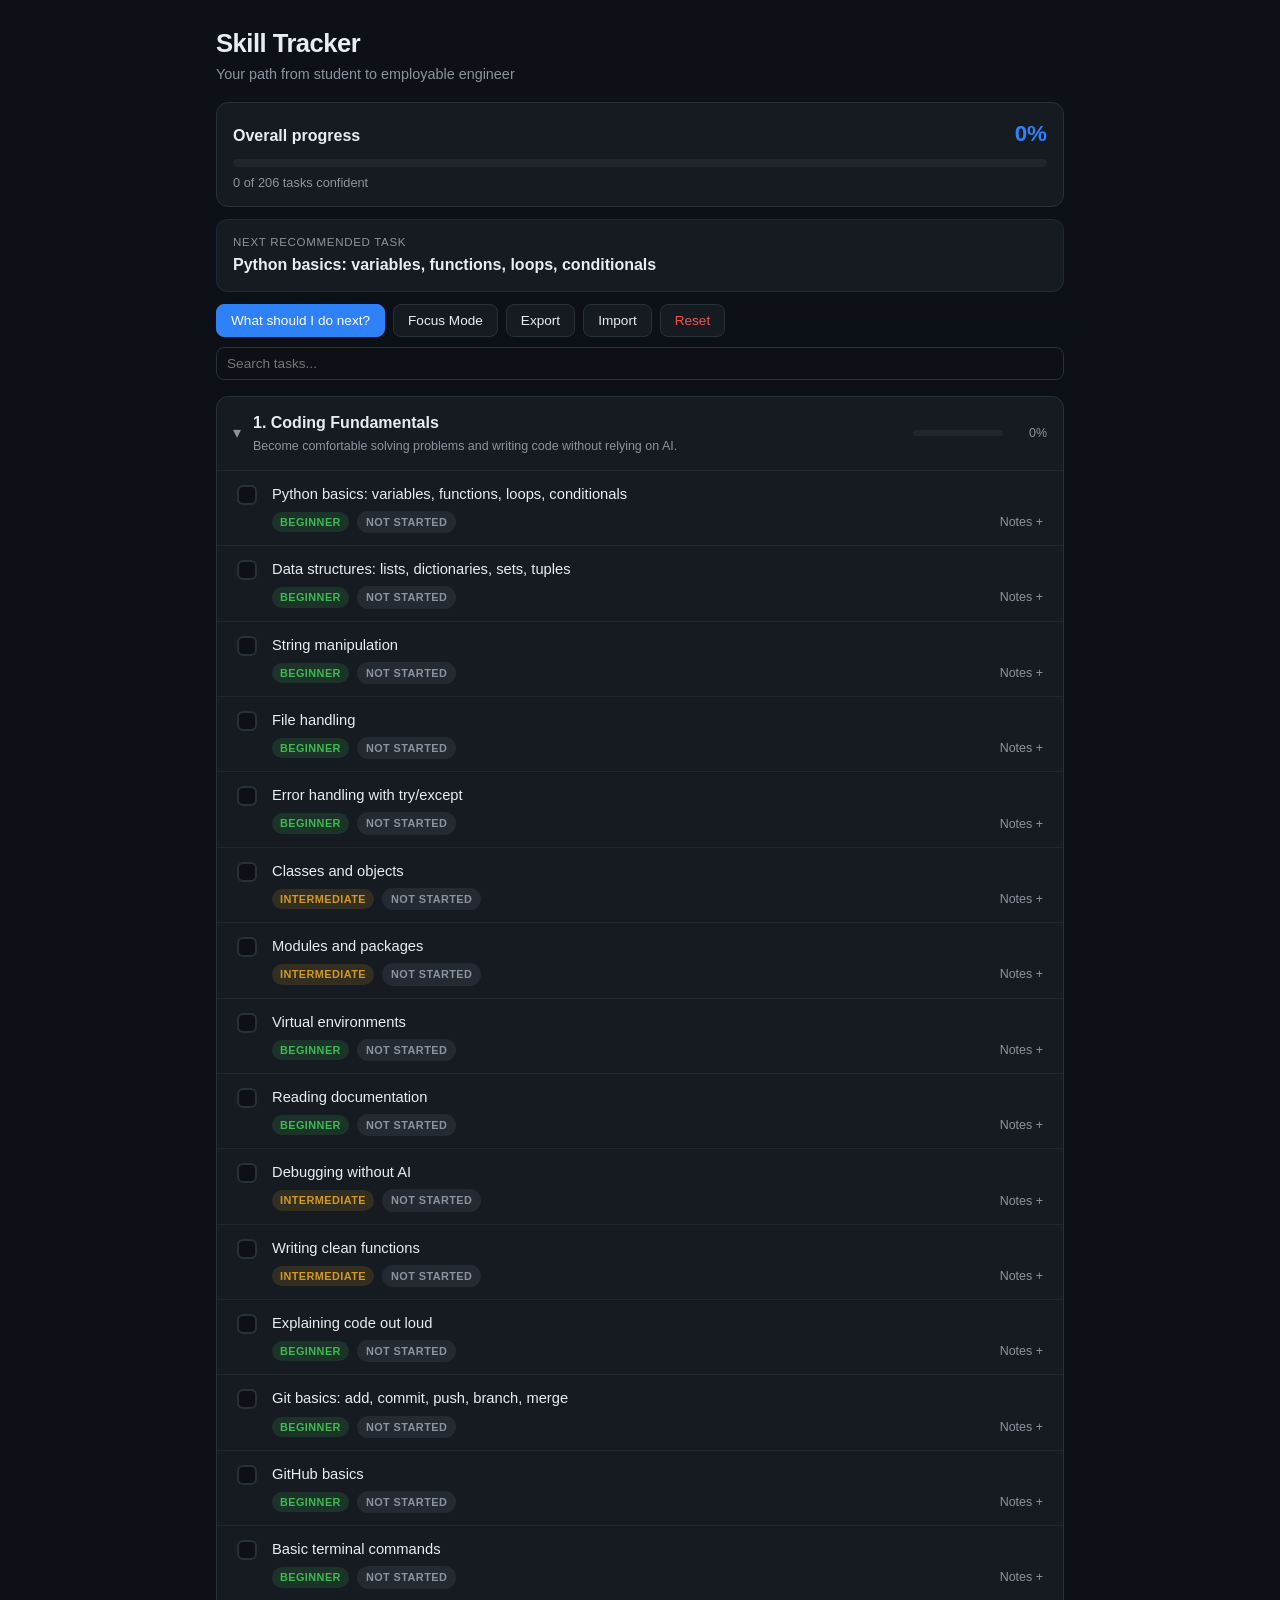
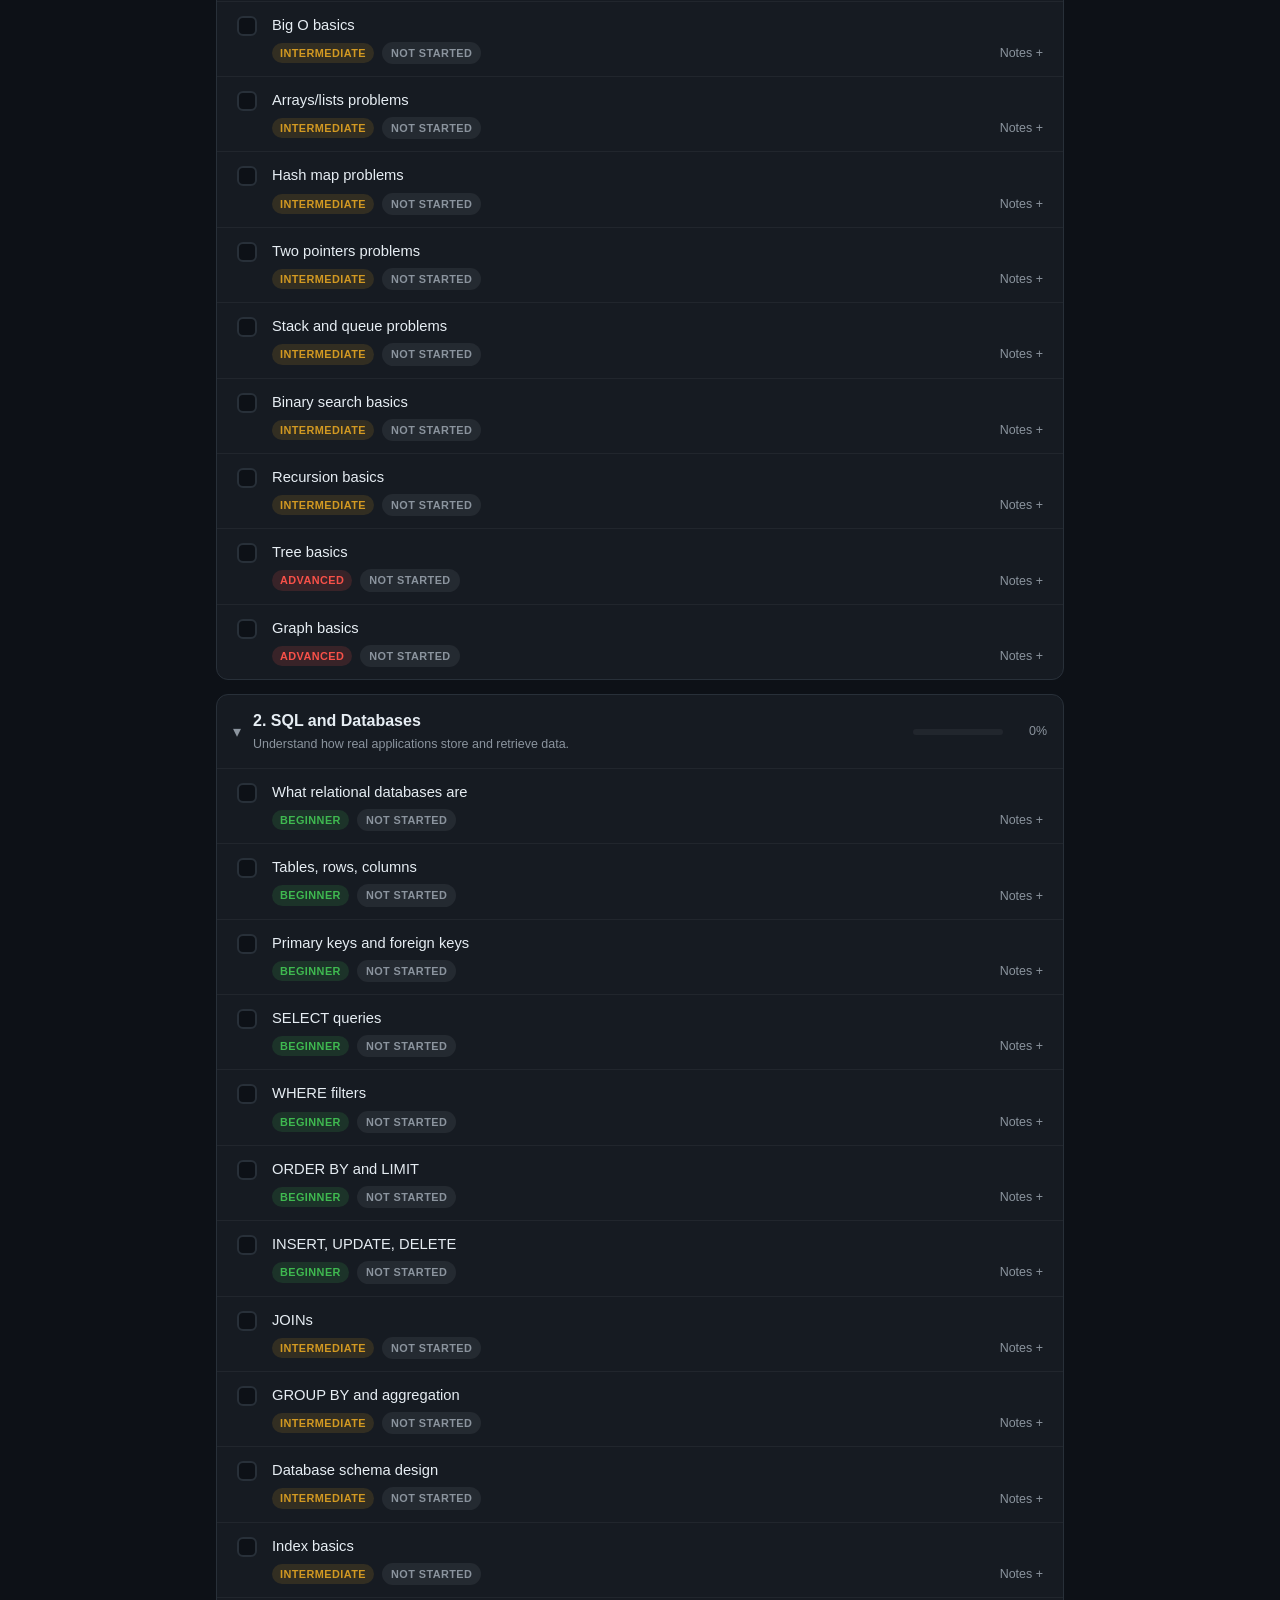
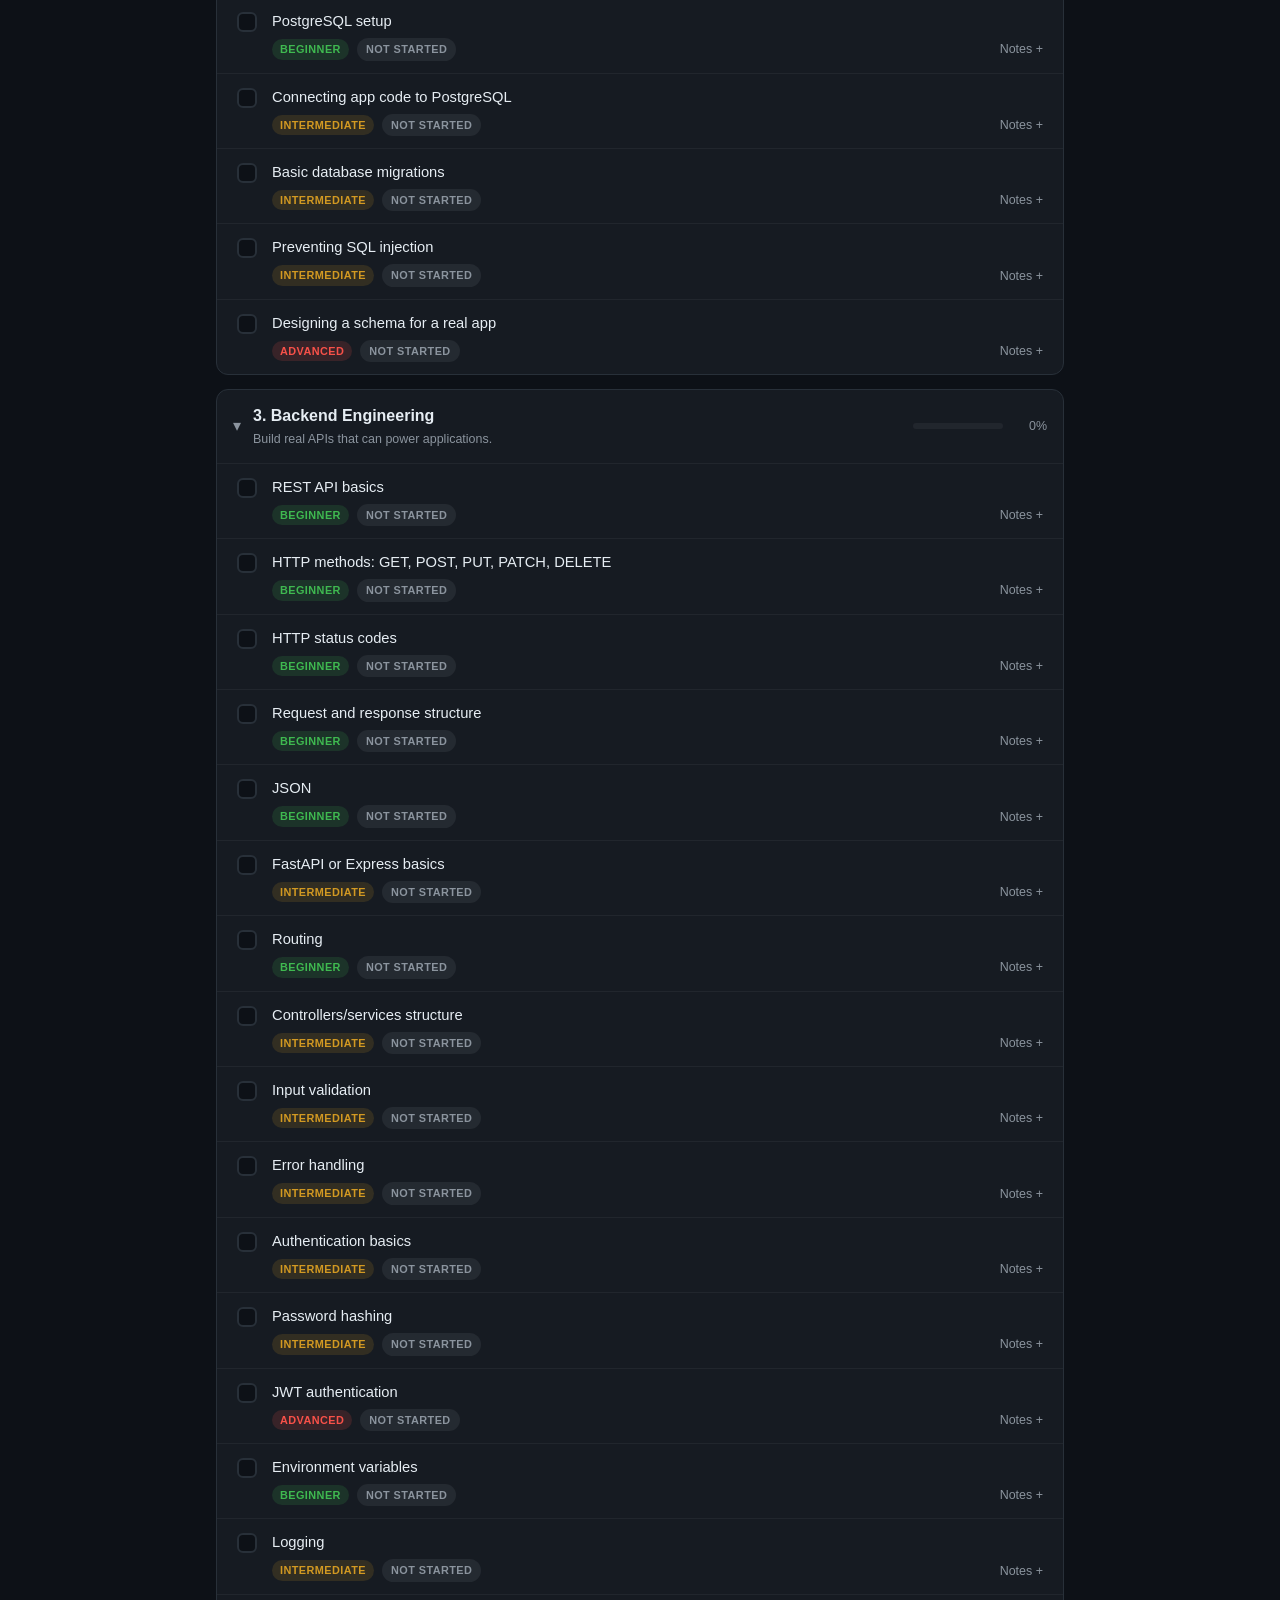
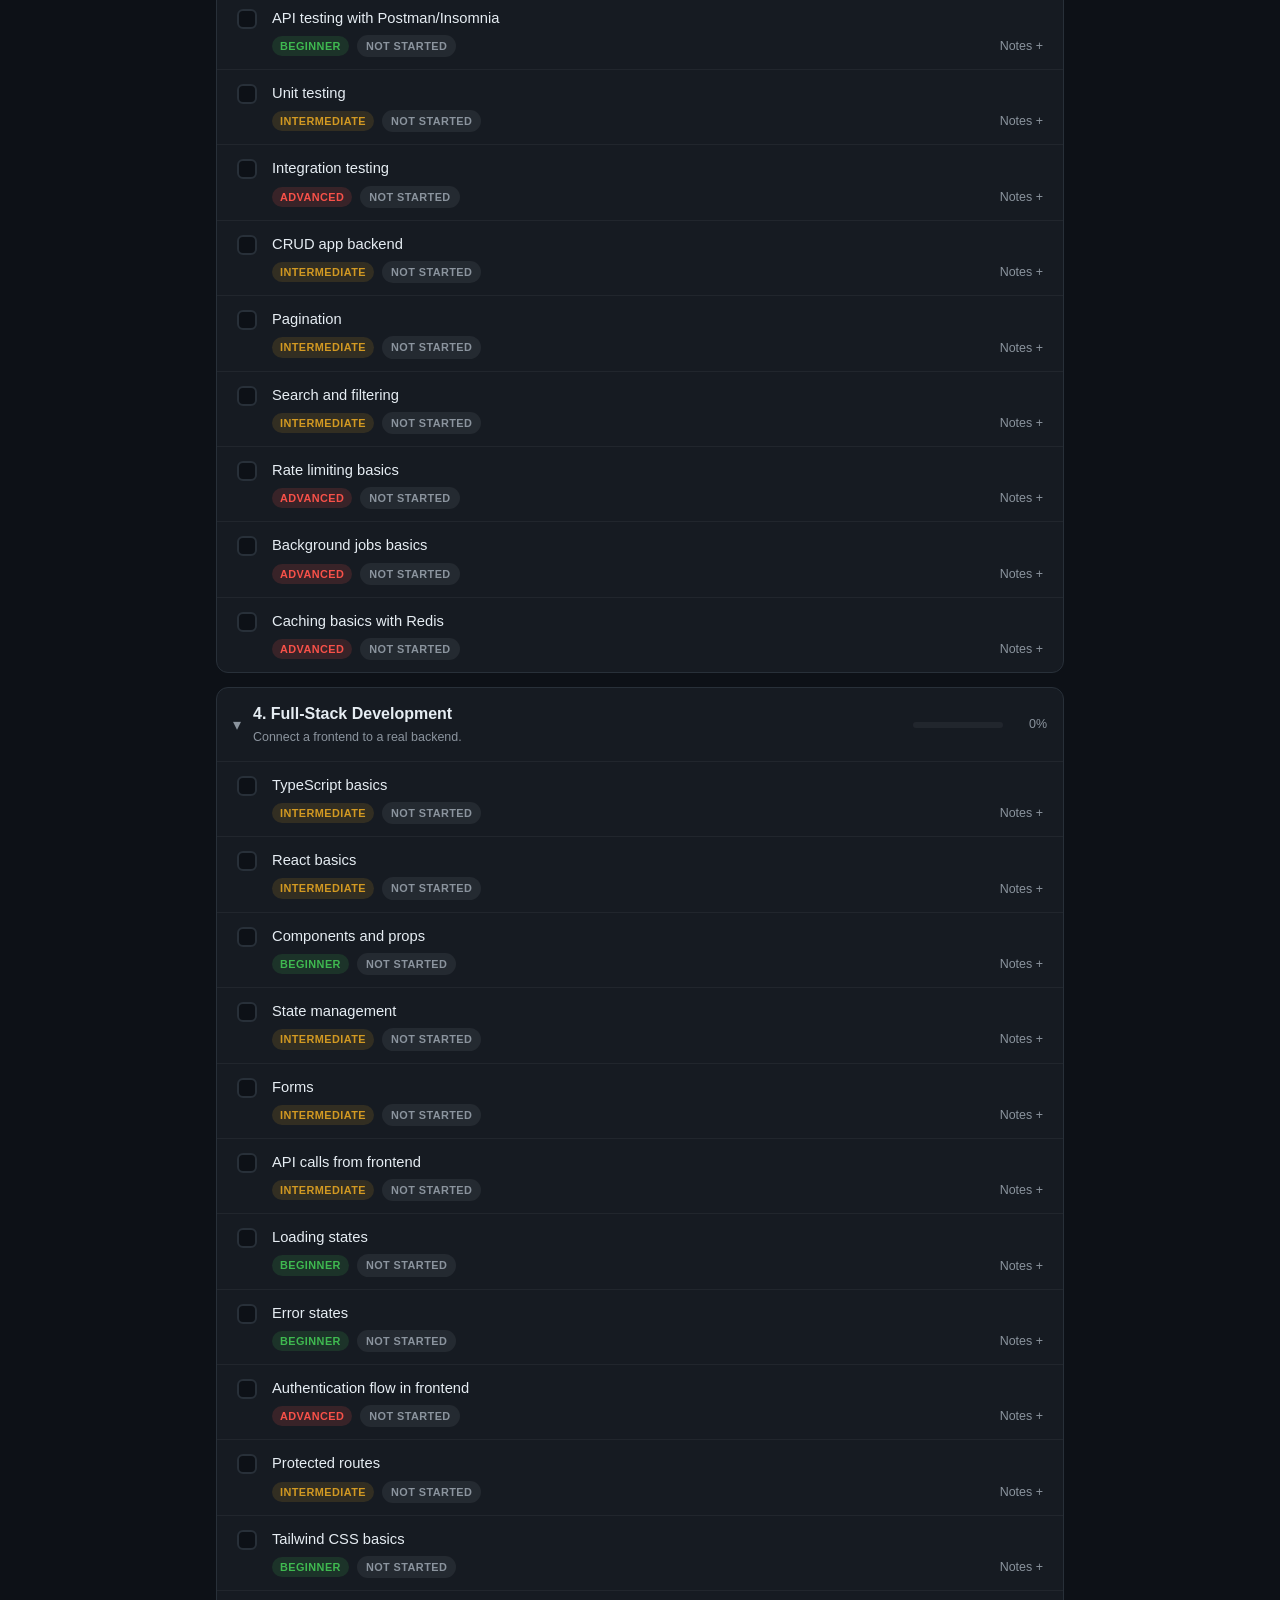
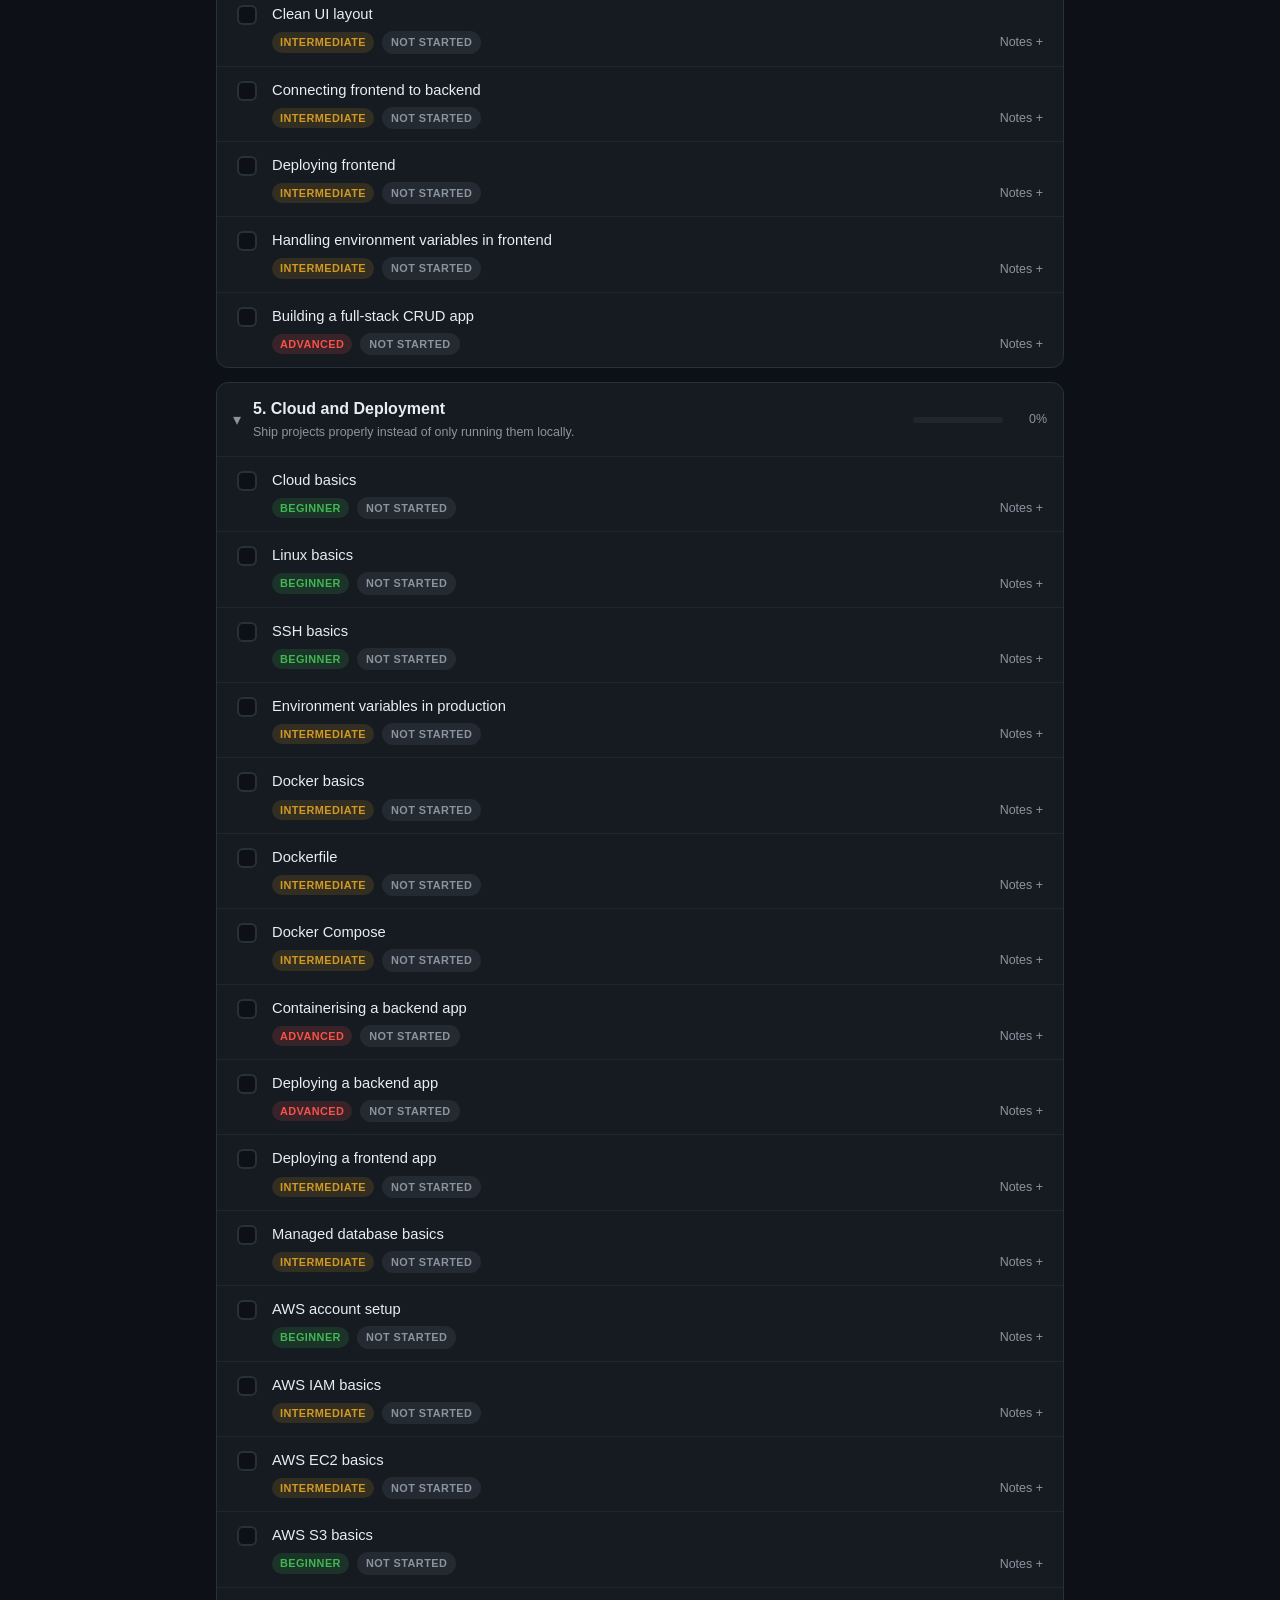
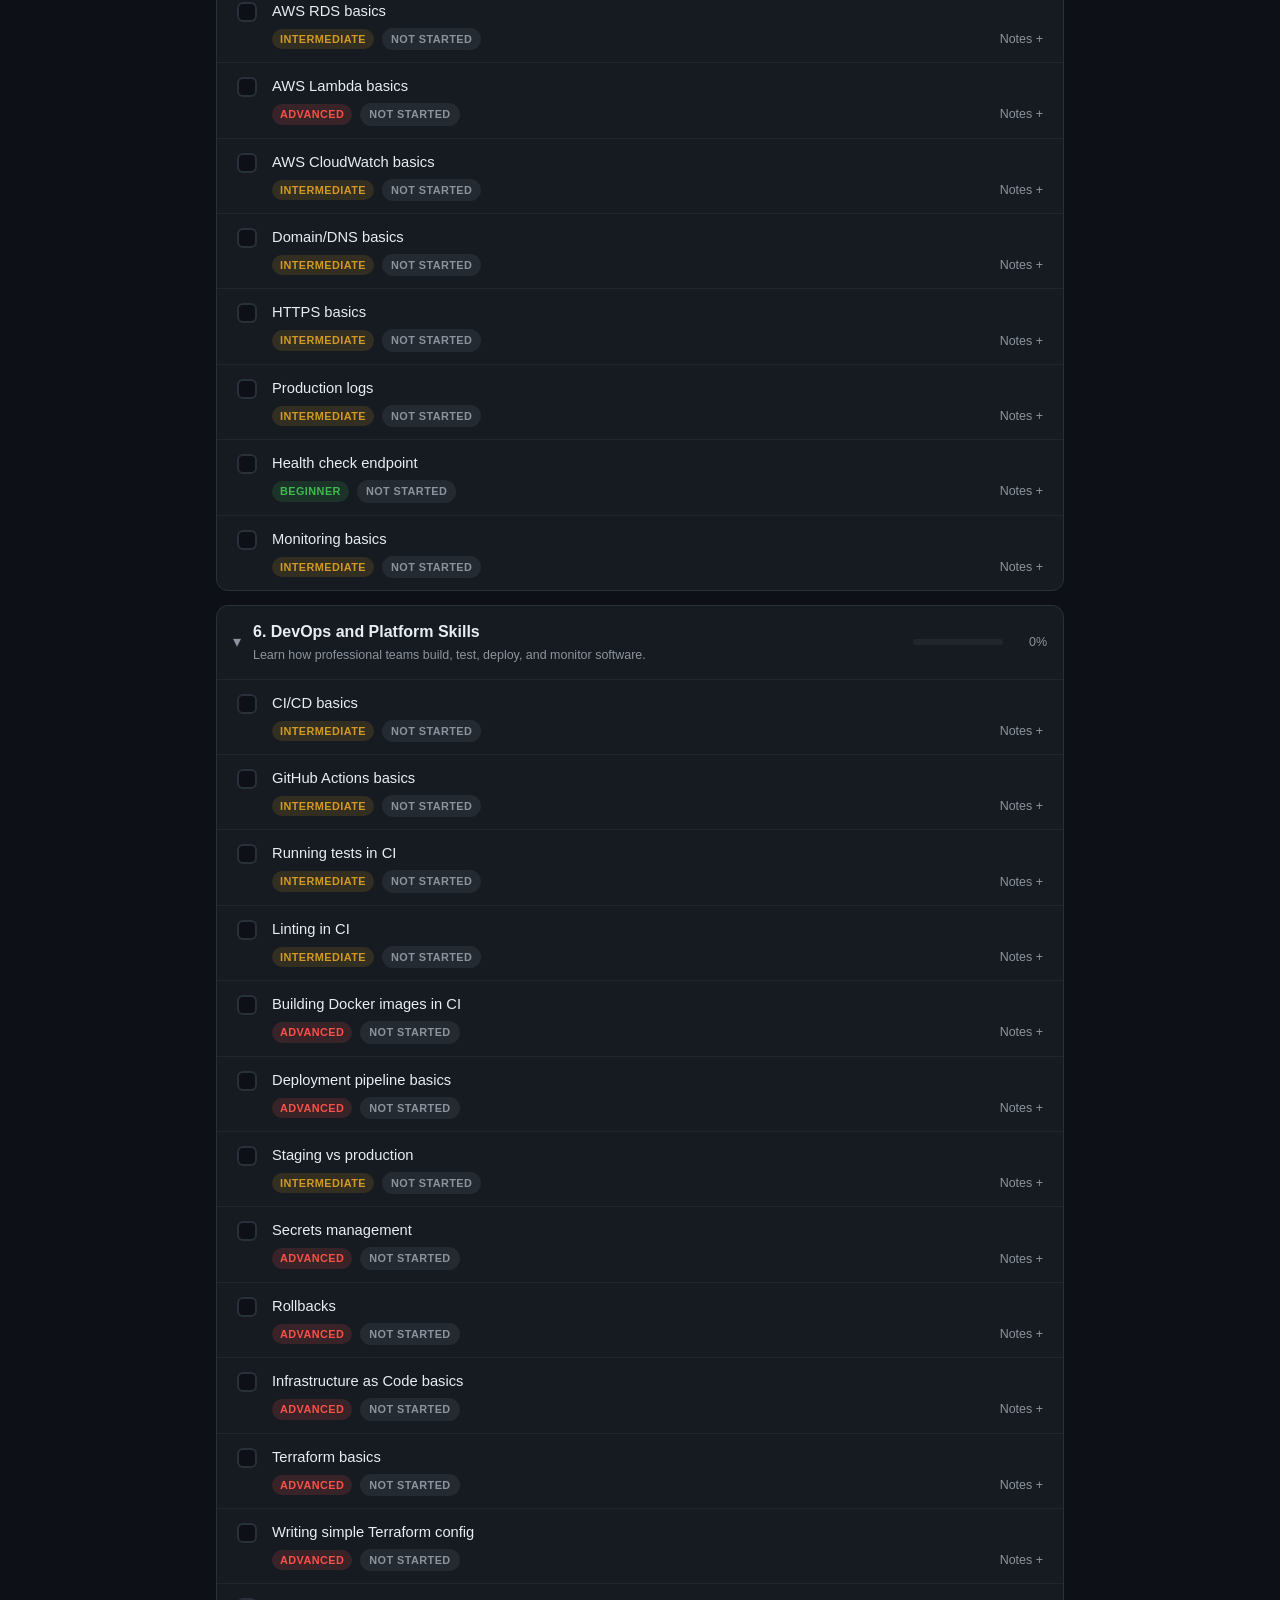
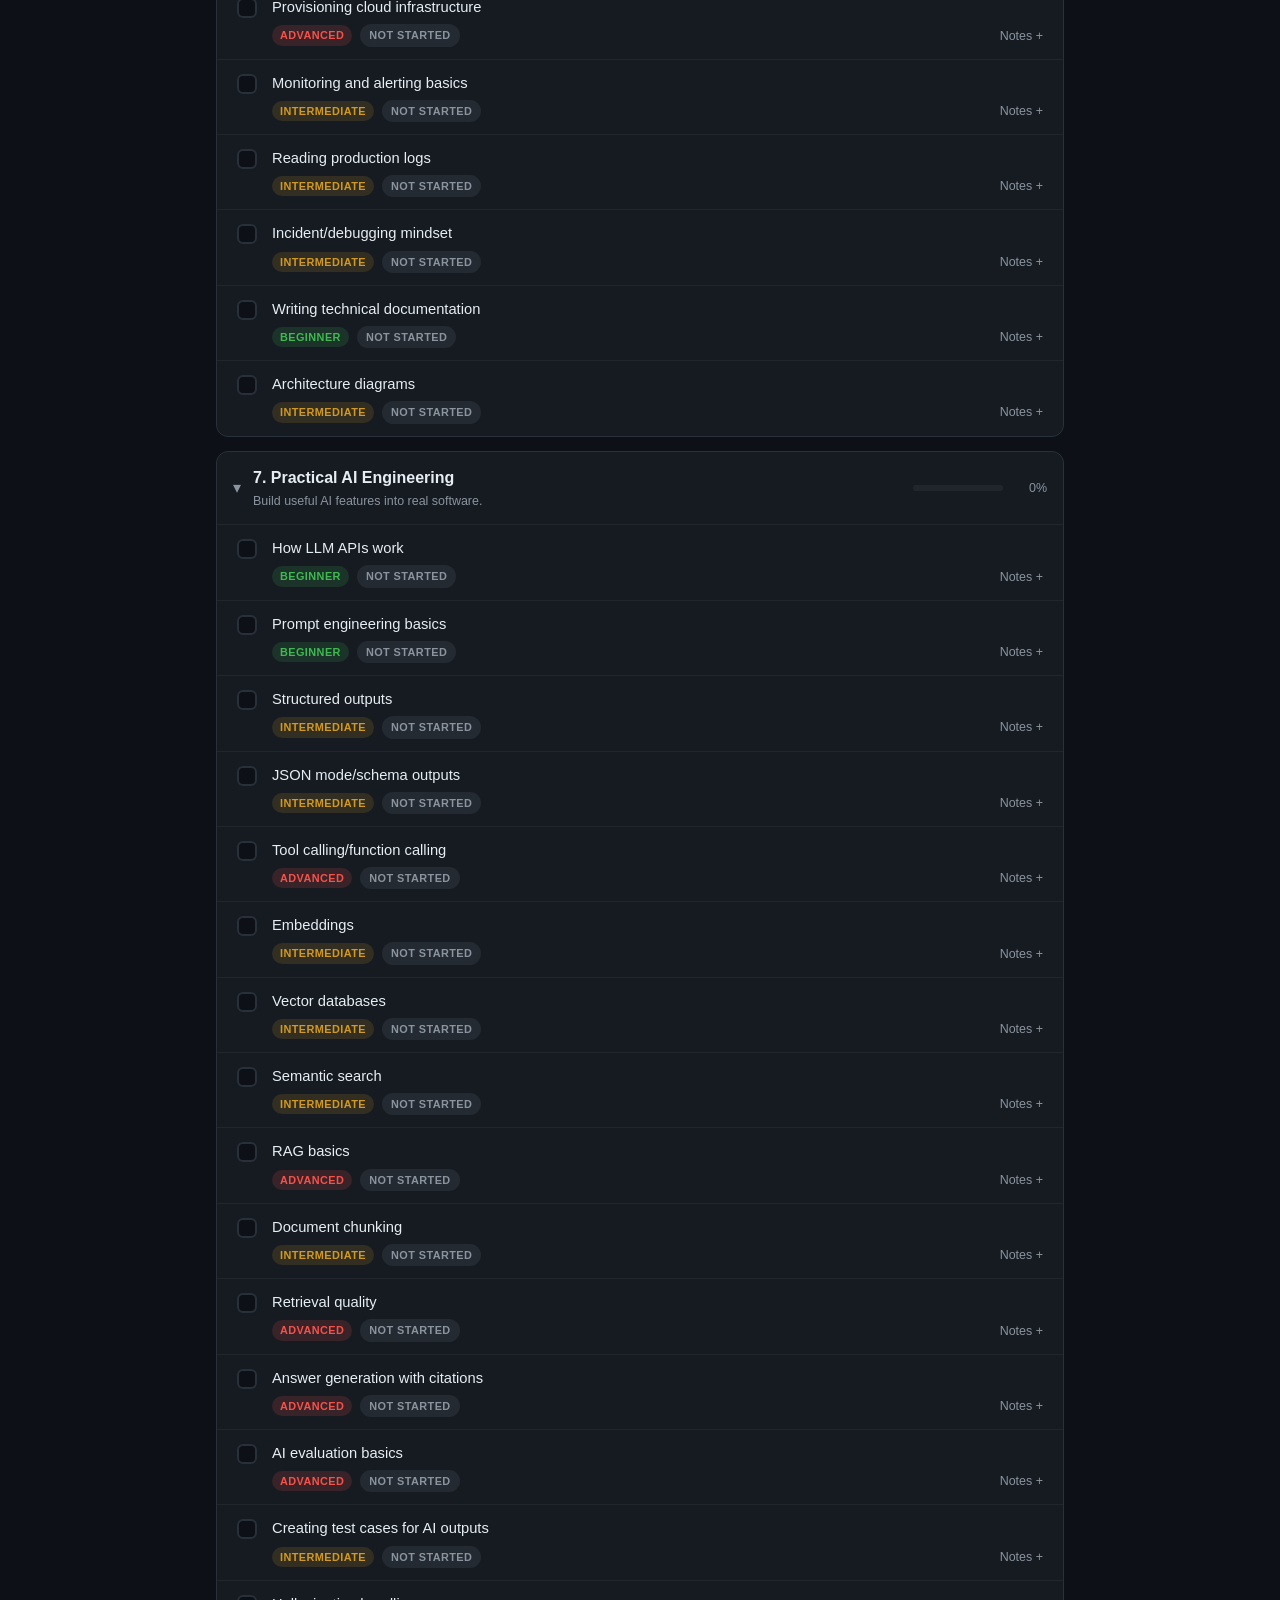
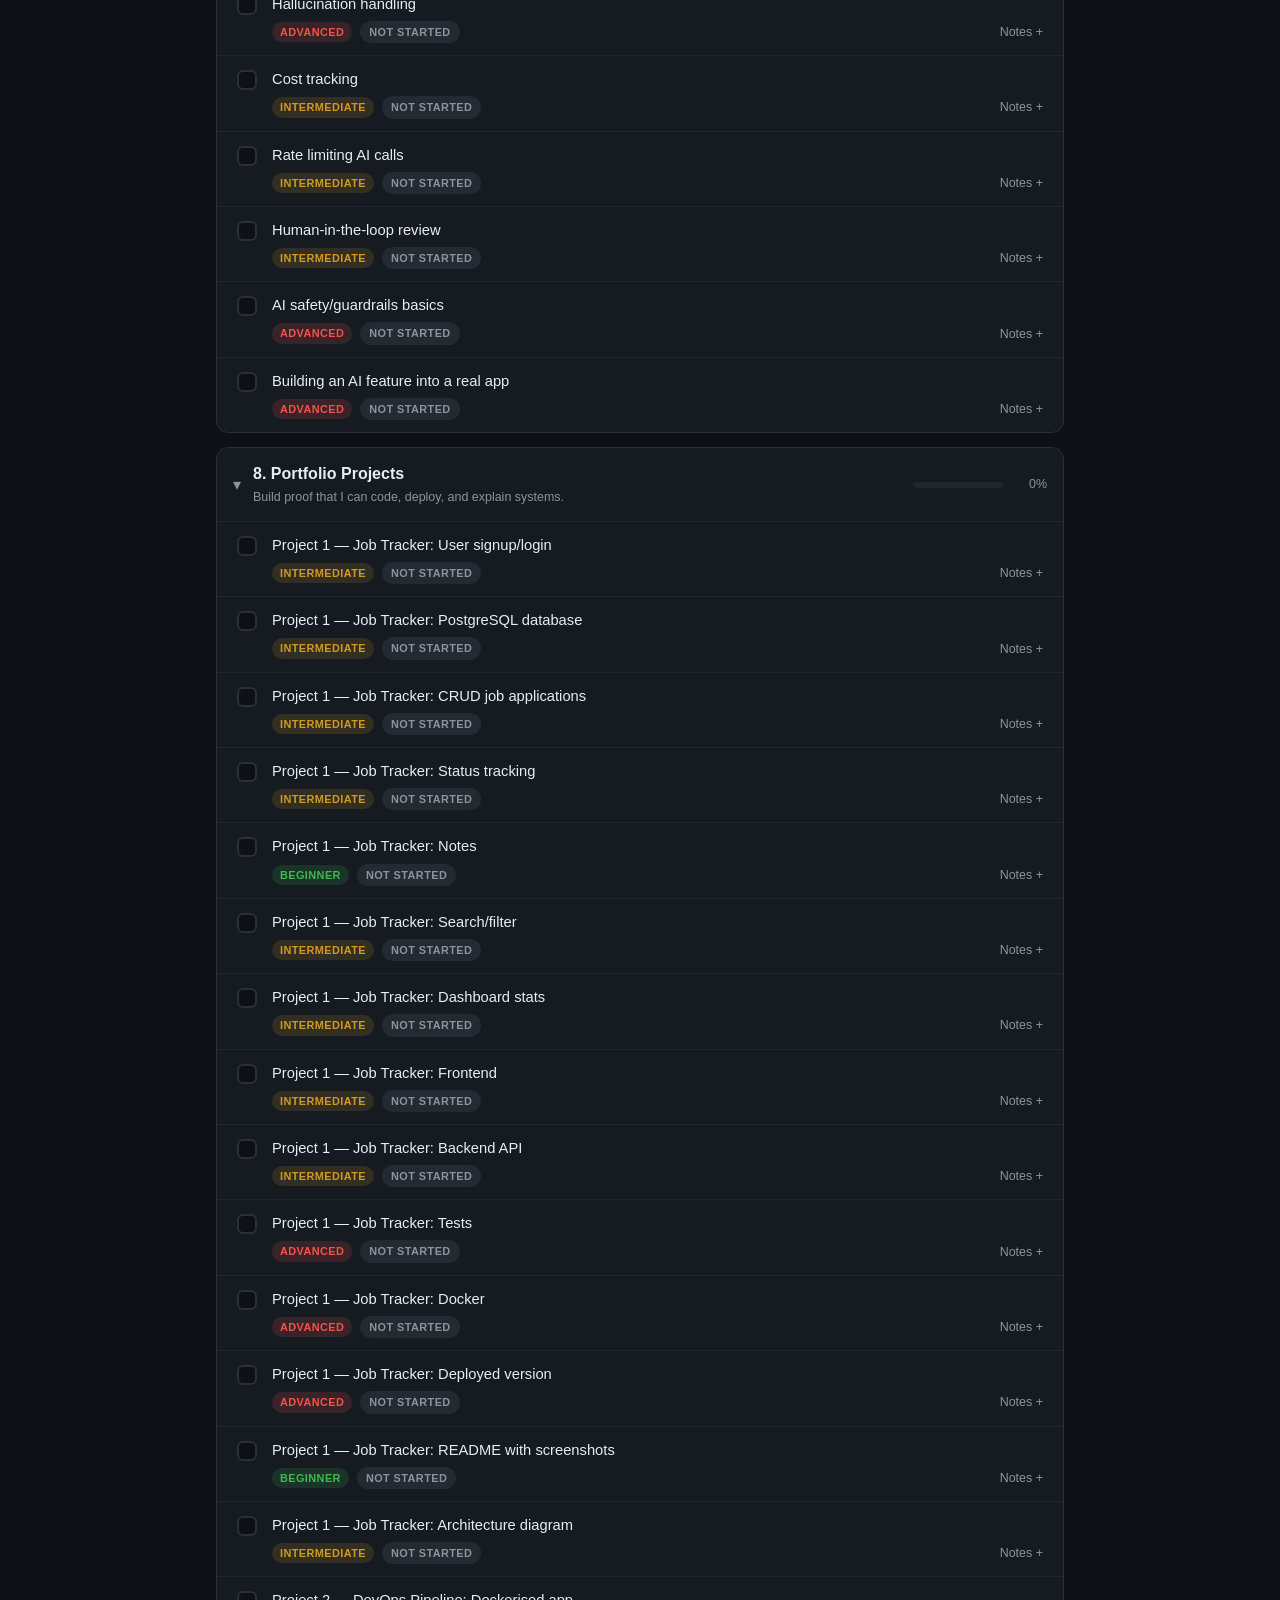
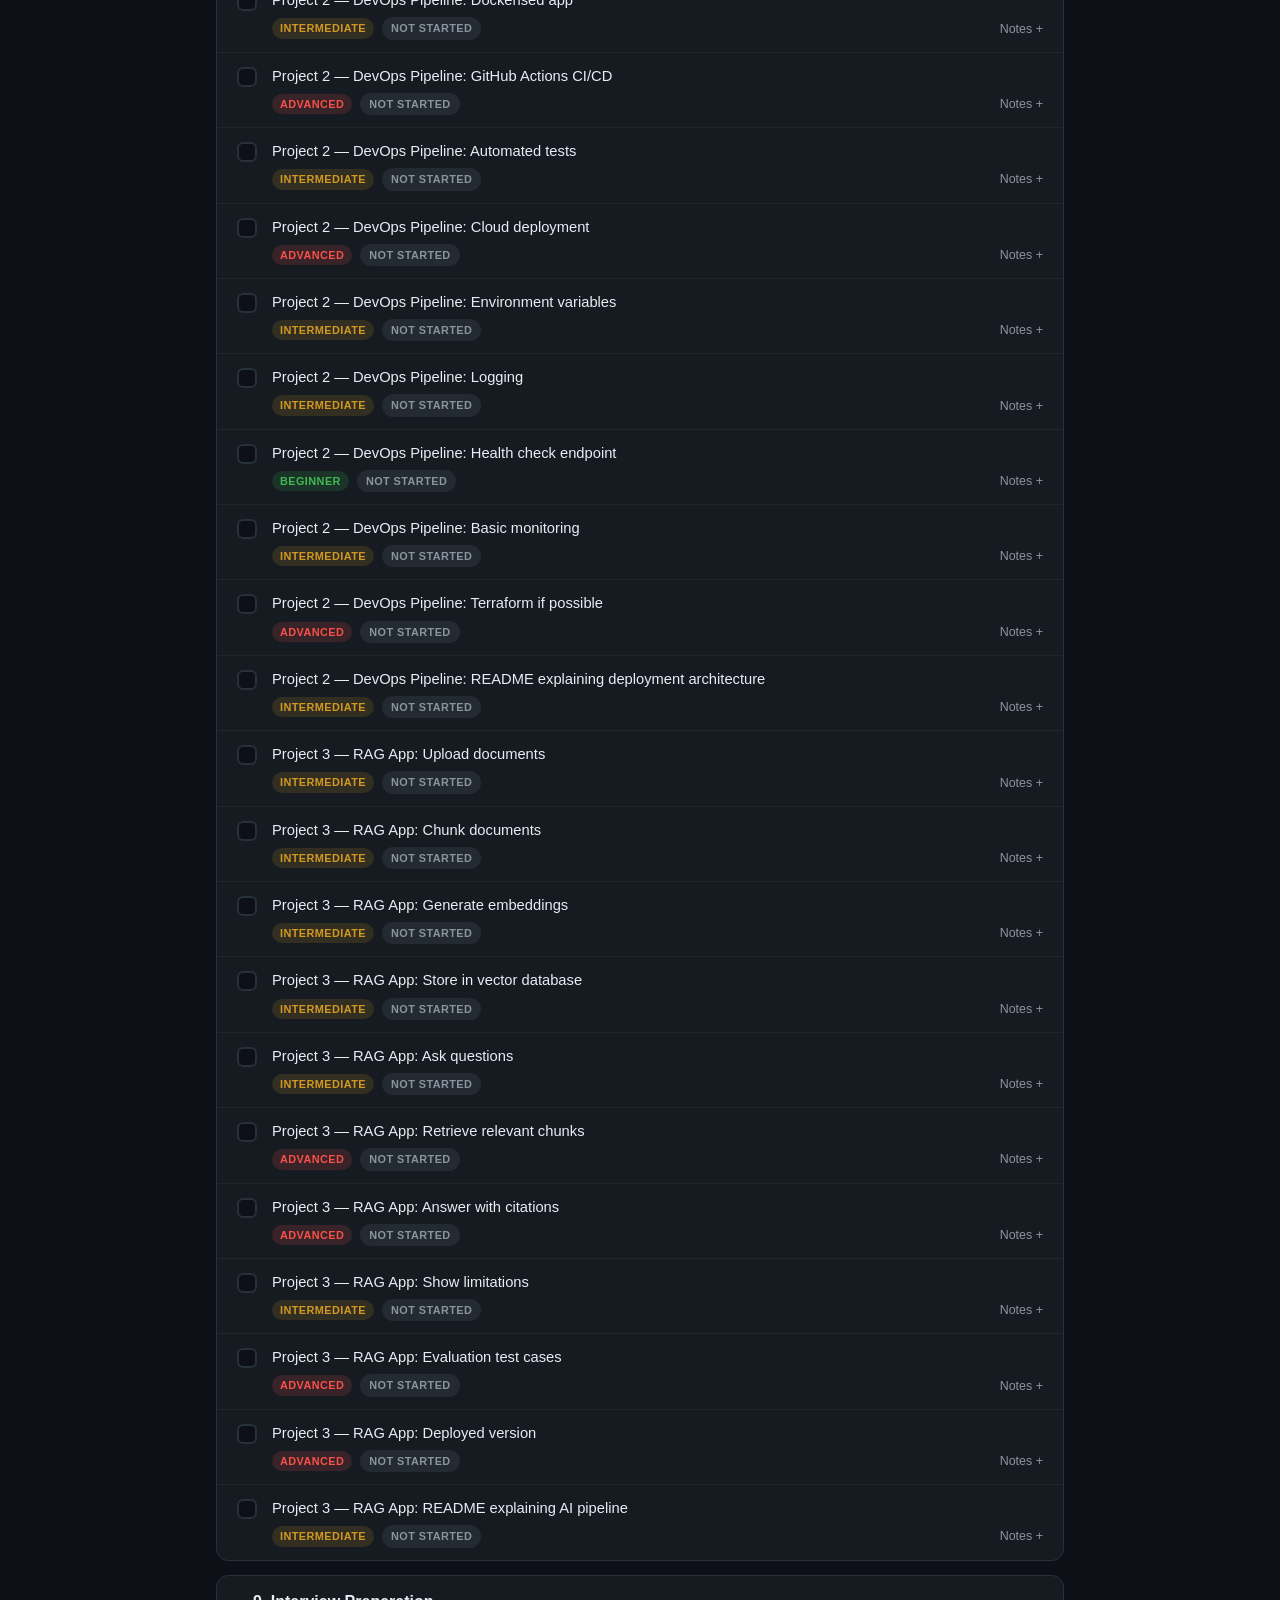
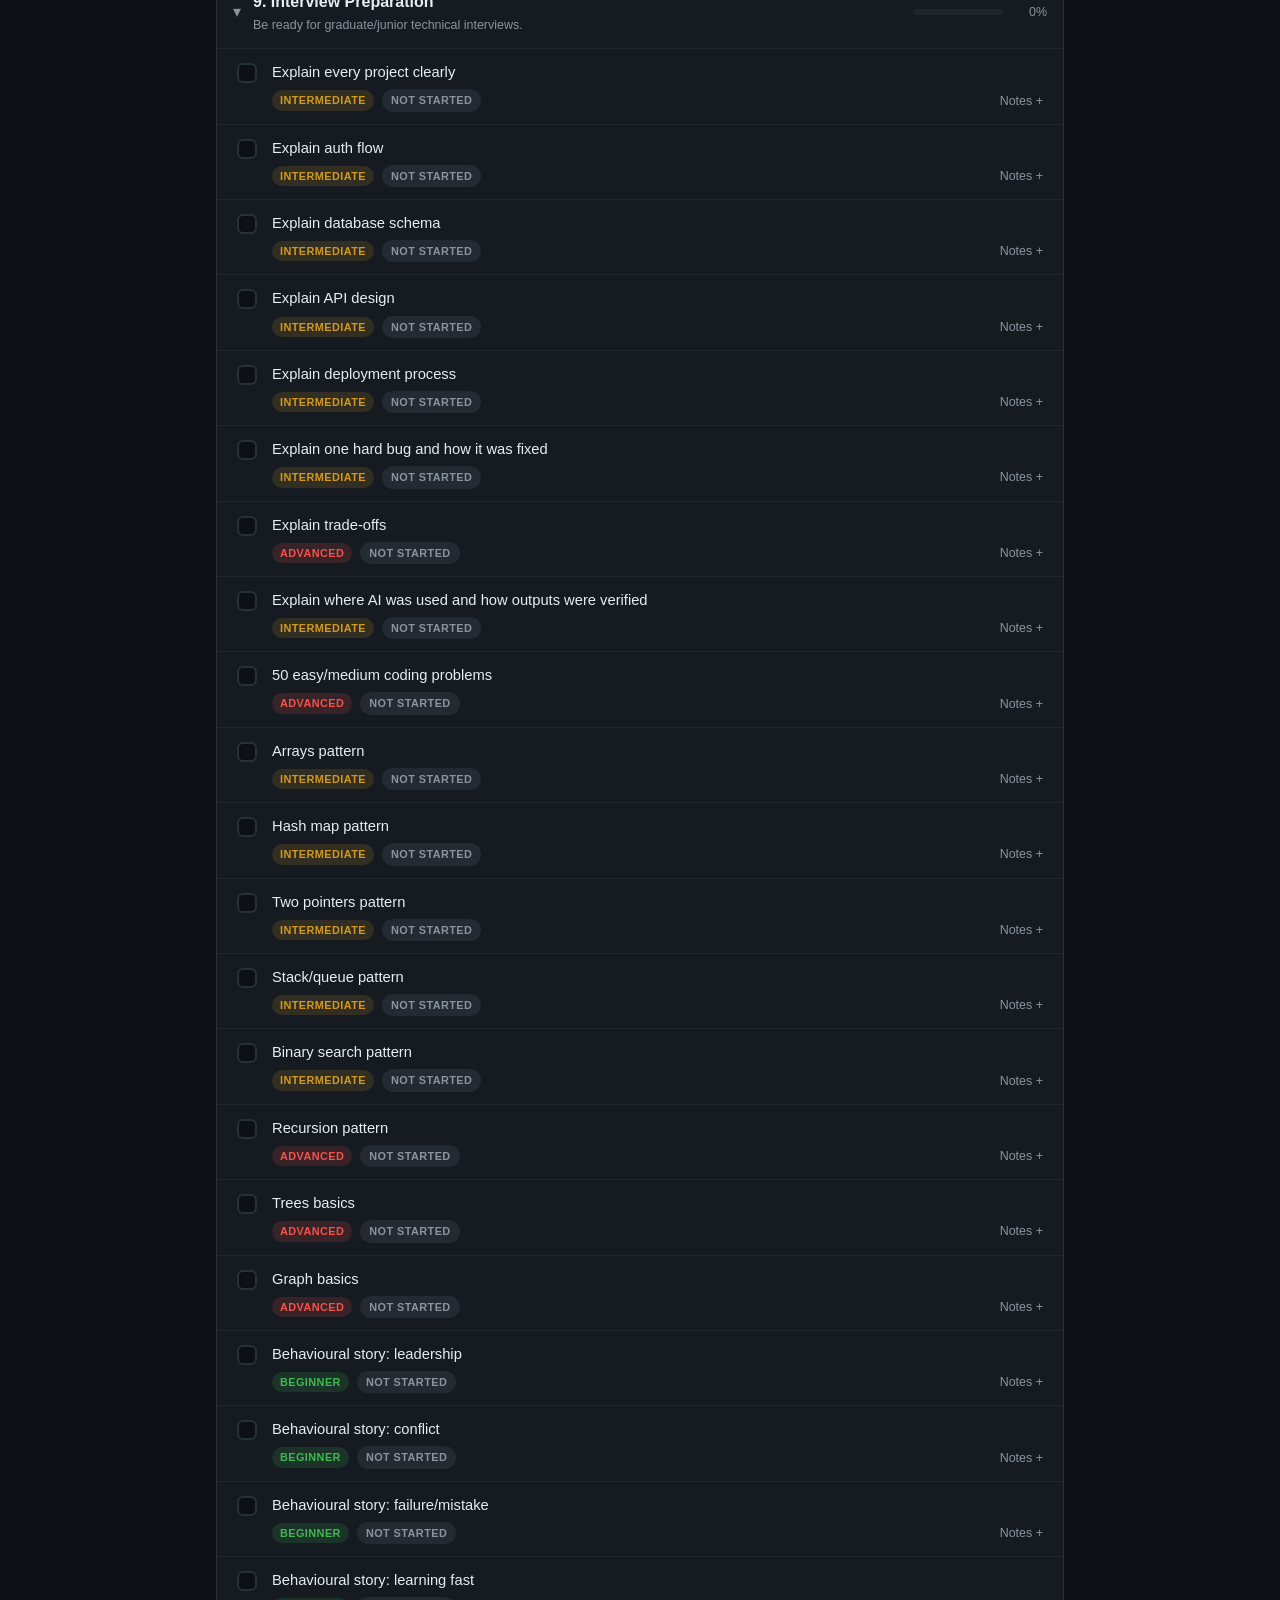
==== index.html @ 2a16c8ee "Add local skill-tracking checklist web app A dependency-free dark-themed static web app (HTML/CSS/JS" ====
<!DOCTYPE html>
<html lang="en">
<head>
  <meta charset="UTF-8" />
  <meta name="viewport" content="width=device-width, initial-scale=1.0" />
  <meta name="theme-color" content="#0d1117" />
  <title>Skill Tracker</title>
  <link rel="stylesheet" href="styles.css" />
</head>
<body>
  <header class="app-header">
    <div class="header-top">
      <h1>Skill Tracker</h1>
      <p class="subtitle">Your path from student to employable engineer</p>
    </div>

    <!-- Overall progress -->
    <div class="overall card">
      <div class="overall-row">
        <span class="overall-label">Overall progress</span>
        <span class="overall-pct" id="overallPct">0%</span>
      </div>
      <div class="progress-track">
        <div class="progress-fill" id="overallFill" style="width:0%"></div>
      </div>
      <div class="overall-meta" id="overallMeta">0 of 0 tasks confident</div>
    </div>

    <!-- Next recommended task -->
    <div class="next-task card" id="nextTaskCard">
      <span class="next-label">Next recommended task</span>
      <span class="next-text" id="nextTaskText">All done! 🎉</span>
    </div>

    <!-- Controls -->
    <div class="controls">
      <button id="btnNext" class="btn btn-primary">What should I do next?</button>
      <button id="btnFocus" class="btn">Focus Mode</button>
      <button id="btnExport" class="btn">Export</button>
      <button id="btnImport" class="btn">Import</button>
      <button id="btnReset" class="btn btn-danger">Reset</button>
      <input type="file" id="importFile" accept="application/json" hidden />
    </div>
    <div class="search-row">
      <input type="search" id="searchInput" class="search-input" placeholder="Search tasks..." />
    </div>
  </header>

  <main id="categories"></main>

  <footer class="app-footer">
    <p>Progress is saved automatically in this browser (localStorage). Use Export to back it up.</p>
  </footer>

  <!-- Toast for small confirmations -->
  <div id="toast" class="toast" hidden></div>

  <script src="data.js"></script>
  <script src="app.js"></script>
</body>
</html>
---- styles.css ----
/* styles.css — clean, modern dark theme for the Skill Tracker */

:root {
  --bg: #0d1117;
  --bg-elevated: #161b22;
  --bg-card: #161b22;
  --bg-input: #0d1117;
  --border: #283039;
  --border-soft: #21262d;
  --text: #e6edf3;
  --text-muted: #8b949e;
  --accent: #2f81f7;
  --accent-soft: rgba(47, 129, 247, 0.15);
  --success: #3fb950;
  --danger: #f85149;

  /* status colours */
  --st-not: #8b949e;
  --st-learning: #d29922;
  --st-practicing: #2f81f7;
  --st-confident: #3fb950;

  /* difficulty colours */
  --diff-beginner: #3fb950;
  --diff-intermediate: #d29922;
  --diff-advanced: #f85149;

  --radius: 12px;
  --radius-sm: 8px;
}

* { box-sizing: border-box; }

html, body {
  margin: 0;
  padding: 0;
  background: var(--bg);
  color: var(--text);
  font-family: -apple-system, BlinkMacSystemFont, "Segoe UI", Roboto, Helvetica, Arial, sans-serif;
  line-height: 1.5;
  -webkit-font-smoothing: antialiased;
}

.app-header {
  max-width: 880px;
  margin: 0 auto;
  padding: 24px 16px 8px;
  position: sticky;
  top: 0;
  background: linear-gradient(var(--bg) 80%, rgba(13,17,23,0));
  z-index: 10;
}

.header-top h1 {
  margin: 0;
  font-size: 1.6rem;
  letter-spacing: -0.02em;
}
.subtitle {
  margin: 2px 0 16px;
  color: var(--text-muted);
  font-size: 0.9rem;
}

.card {
  background: var(--bg-card);
  border: 1px solid var(--border);
  border-radius: var(--radius);
  padding: 14px 16px;
}

/* Overall progress */
.overall { margin-bottom: 12px; }
.overall-row {
  display: flex;
  justify-content: space-between;
  align-items: baseline;
  margin-bottom: 8px;
}
.overall-label { font-weight: 600; }
.overall-pct {
  font-size: 1.4rem;
  font-weight: 700;
  color: var(--accent);
}
.overall-meta {
  margin-top: 6px;
  font-size: 0.8rem;
  color: var(--text-muted);
}

/* Progress bars */
.progress-track {
  height: 8px;
  background: var(--border-soft);
  border-radius: 999px;
  overflow: hidden;
}
.progress-fill {
  height: 100%;
  background: linear-gradient(90deg, var(--accent), var(--success));
  border-radius: 999px;
  transition: width 0.35s ease;
}

/* Next task */
.next-task {
  display: flex;
  flex-direction: column;
  gap: 2px;
  margin-bottom: 12px;
  border-color: var(--accent-soft);
}
.next-label {
  font-size: 0.72rem;
  text-transform: uppercase;
  letter-spacing: 0.06em;
  color: var(--text-muted);
}
.next-text { font-weight: 600; }
.next-task.flash { animation: flash 0.8s ease; }
@keyframes flash {
  0% { border-color: var(--accent); box-shadow: 0 0 0 3px var(--accent-soft); }
  100% { border-color: var(--accent-soft); box-shadow: none; }
}

/* Controls */
.controls {
  display: flex;
  flex-wrap: wrap;
  gap: 8px;
  margin-bottom: 10px;
}
.btn {
  background: var(--bg-elevated);
  color: var(--text);
  border: 1px solid var(--border);
  border-radius: var(--radius-sm);
  padding: 8px 14px;
  font-size: 0.85rem;
  font-weight: 500;
  cursor: pointer;
  transition: background 0.15s, border-color 0.15s, transform 0.05s;
}
.btn:hover { background: #1f2630; border-color: #3a434e; }
.btn:active { transform: translateY(1px); }
.btn-primary {
  background: var(--accent);
  border-color: var(--accent);
  color: #fff;
}
.btn-primary:hover { background: #4a93f8; }
.btn-danger { color: var(--danger); }
.btn-danger:hover { border-color: var(--danger); }
.btn.active { background: var(--accent-soft); border-color: var(--accent); color: var(--text); }

.search-row { margin-bottom: 8px; }
.search-input,
.text-input,
.status-select {
  background: var(--bg-input);
  border: 1px solid var(--border);
  color: var(--text);
  border-radius: var(--radius-sm);
  padding: 8px 10px;
  font-size: 0.85rem;
  font-family: inherit;
  width: 100%;
}
.search-input:focus,
.text-input:focus,
.status-select:focus {
  outline: none;
  border-color: var(--accent);
}

/* Main */
main {
  max-width: 880px;
  margin: 0 auto;
  padding: 0 16px 40px;
}

/* Category */
.category {
  border: 1px solid var(--border);
  border-radius: var(--radius);
  margin-bottom: 14px;
  overflow: hidden;
  background: var(--bg-card);
}
.cat-header {
  display: flex;
  align-items: center;
  gap: 12px;
  padding: 14px 16px;
  cursor: pointer;
  user-select: none;
}
.cat-header:hover { background: #1b212a; }
.cat-caret {
  transition: transform 0.2s;
  color: var(--text-muted);
  flex-shrink: 0;
}
.category.collapsed .cat-caret { transform: rotate(-90deg); }
.cat-title-wrap { flex: 1; min-width: 0; }
.cat-title {
  font-weight: 600;
  font-size: 1rem;
}
.cat-goal {
  font-size: 0.78rem;
  color: var(--text-muted);
  margin-top: 2px;
}
.cat-progress-wrap {
  display: flex;
  align-items: center;
  gap: 10px;
  flex-shrink: 0;
}
.cat-progress-bar {
  width: 90px;
  height: 6px;
  background: var(--border-soft);
  border-radius: 999px;
  overflow: hidden;
}
.cat-progress-fill {
  height: 100%;
  background: linear-gradient(90deg, var(--accent), var(--success));
  border-radius: 999px;
  transition: width 0.35s ease;
}
.cat-pct {
  font-size: 0.78rem;
  color: var(--text-muted);
  min-width: 34px;
  text-align: right;
}

.cat-body {
  border-top: 1px solid var(--border-soft);
}
.category.collapsed .cat-body { display: none; }

/* Item */
.item {
  padding: 12px 16px;
  border-bottom: 1px solid var(--border-soft);
}
.item:last-child { border-bottom: none; }
.item.done .item-task { color: var(--text-muted); text-decoration: line-through; }
.item.hidden { display: none; }

.item-main {
  display: flex;
  align-items: flex-start;
  gap: 12px;
}
.item-check {
  appearance: none;
  -webkit-appearance: none;
  width: 20px;
  height: 20px;
  border: 2px solid var(--border);
  border-radius: 6px;
  cursor: pointer;
  flex-shrink: 0;
  margin-top: 2px;
  position: relative;
  background: var(--bg-input);
  transition: background 0.15s, border-color 0.15s;
}
.item-check:checked {
  background: var(--success);
  border-color: var(--success);
}
.item-check:checked::after {
  content: "";
  position: absolute;
  left: 5px;
  top: 1px;
  width: 5px;
  height: 10px;
  border: solid #0d1117;
  border-width: 0 2px 2px 0;
  transform: rotate(45deg);
}
.item-content { flex: 1; min-width: 0; }
.item-task { font-size: 0.92rem; }

.item-tags {
  display: flex;
  align-items: center;
  gap: 8px;
  margin-top: 6px;
  flex-wrap: wrap;
}

.badge {
  font-size: 0.68rem;
  font-weight: 600;
  padding: 2px 8px;
  border-radius: 999px;
  text-transform: uppercase;
  letter-spacing: 0.04em;
  white-space: nowrap;
}
.diff-Beginner { background: rgba(63,185,80,0.15); color: var(--diff-beginner); }
.diff-Intermediate { background: rgba(210,153,34,0.15); color: var(--diff-intermediate); }
.diff-Advanced { background: rgba(248,81,73,0.15); color: var(--diff-advanced); }

.status-badge { border: 1px solid transparent; }
.status-NotStarted { background: rgba(139,148,158,0.12); color: var(--st-not); }
.status-Learning { background: rgba(210,153,34,0.15); color: var(--st-learning); }
.status-Practicing { background: rgba(47,129,247,0.15); color: var(--st-practicing); }
.status-Confident { background: rgba(63,185,80,0.15); color: var(--st-confident); }

.btn-expand {
  background: none;
  border: none;
  color: var(--text-muted);
  font-size: 0.78rem;
  cursor: pointer;
  padding: 2px 4px;
  margin-left: auto;
}
.btn-expand:hover { color: var(--text); }

/* Item details (notes, status, link) */
.item-details {
  margin-top: 10px;
  padding-top: 10px;
  border-top: 1px dashed var(--border-soft);
  display: grid;
  gap: 8px;
}
.item-details.collapsed { display: none; }
.field-label {
  font-size: 0.72rem;
  color: var(--text-muted);
  margin-bottom: 3px;
  display: block;
}
.detail-row { display: flex; gap: 10px; flex-wrap: wrap; }
.detail-row > div { flex: 1; min-width: 160px; }
.notes-input { min-height: 54px; resize: vertical; }
.resource-link {
  font-size: 0.8rem;
  color: var(--accent);
  margin-top: 4px;
  word-break: break-all;
  display: inline-block;
}

/* Focus mode */
body.focus-mode .category { display: none; }
body.focus-mode .category.focus-visible { display: block; }
body.focus-mode .item:not(.focus-item) { display: none; }
body.focus-mode .cat-body { display: block !important; }
.focus-banner {
  display: none;
  max-width: 880px;
  margin: 0 auto 12px;
  padding: 10px 16px;
  background: var(--accent-soft);
  border: 1px solid var(--accent);
  border-radius: var(--radius-sm);
  font-size: 0.85rem;
  align-items: center;
  justify-content: space-between;
  gap: 10px;
}
body.focus-mode .focus-banner { display: flex; }

/* Toast */
.toast {
  position: fixed;
  bottom: 20px;
  left: 50%;
  transform: translateX(-50%);
  background: var(--bg-elevated);
  border: 1px solid var(--border);
  color: var(--text);
  padding: 10px 18px;
  border-radius: var(--radius-sm);
  font-size: 0.85rem;
  box-shadow: 0 6px 24px rgba(0,0,0,0.4);
  z-index: 50;
  animation: toastIn 0.2s ease;
}
@keyframes toastIn {
  from { opacity: 0; transform: translate(-50%, 8px); }
  to { opacity: 1; transform: translate(-50%, 0); }
}

.app-footer {
  max-width: 880px;
  margin: 0 auto;
  padding: 0 16px 40px;
  color: var(--text-muted);
  font-size: 0.78rem;
  text-align: center;
}

.weekly-reset {
  margin: 4px 16px 12px;
  display: flex;
  justify-content: flex-end;
}

@media (max-width: 560px) {
  .cat-goal { display: none; }
  .cat-progress-bar { width: 56px; }
  .overall-pct { font-size: 1.2rem; }
}
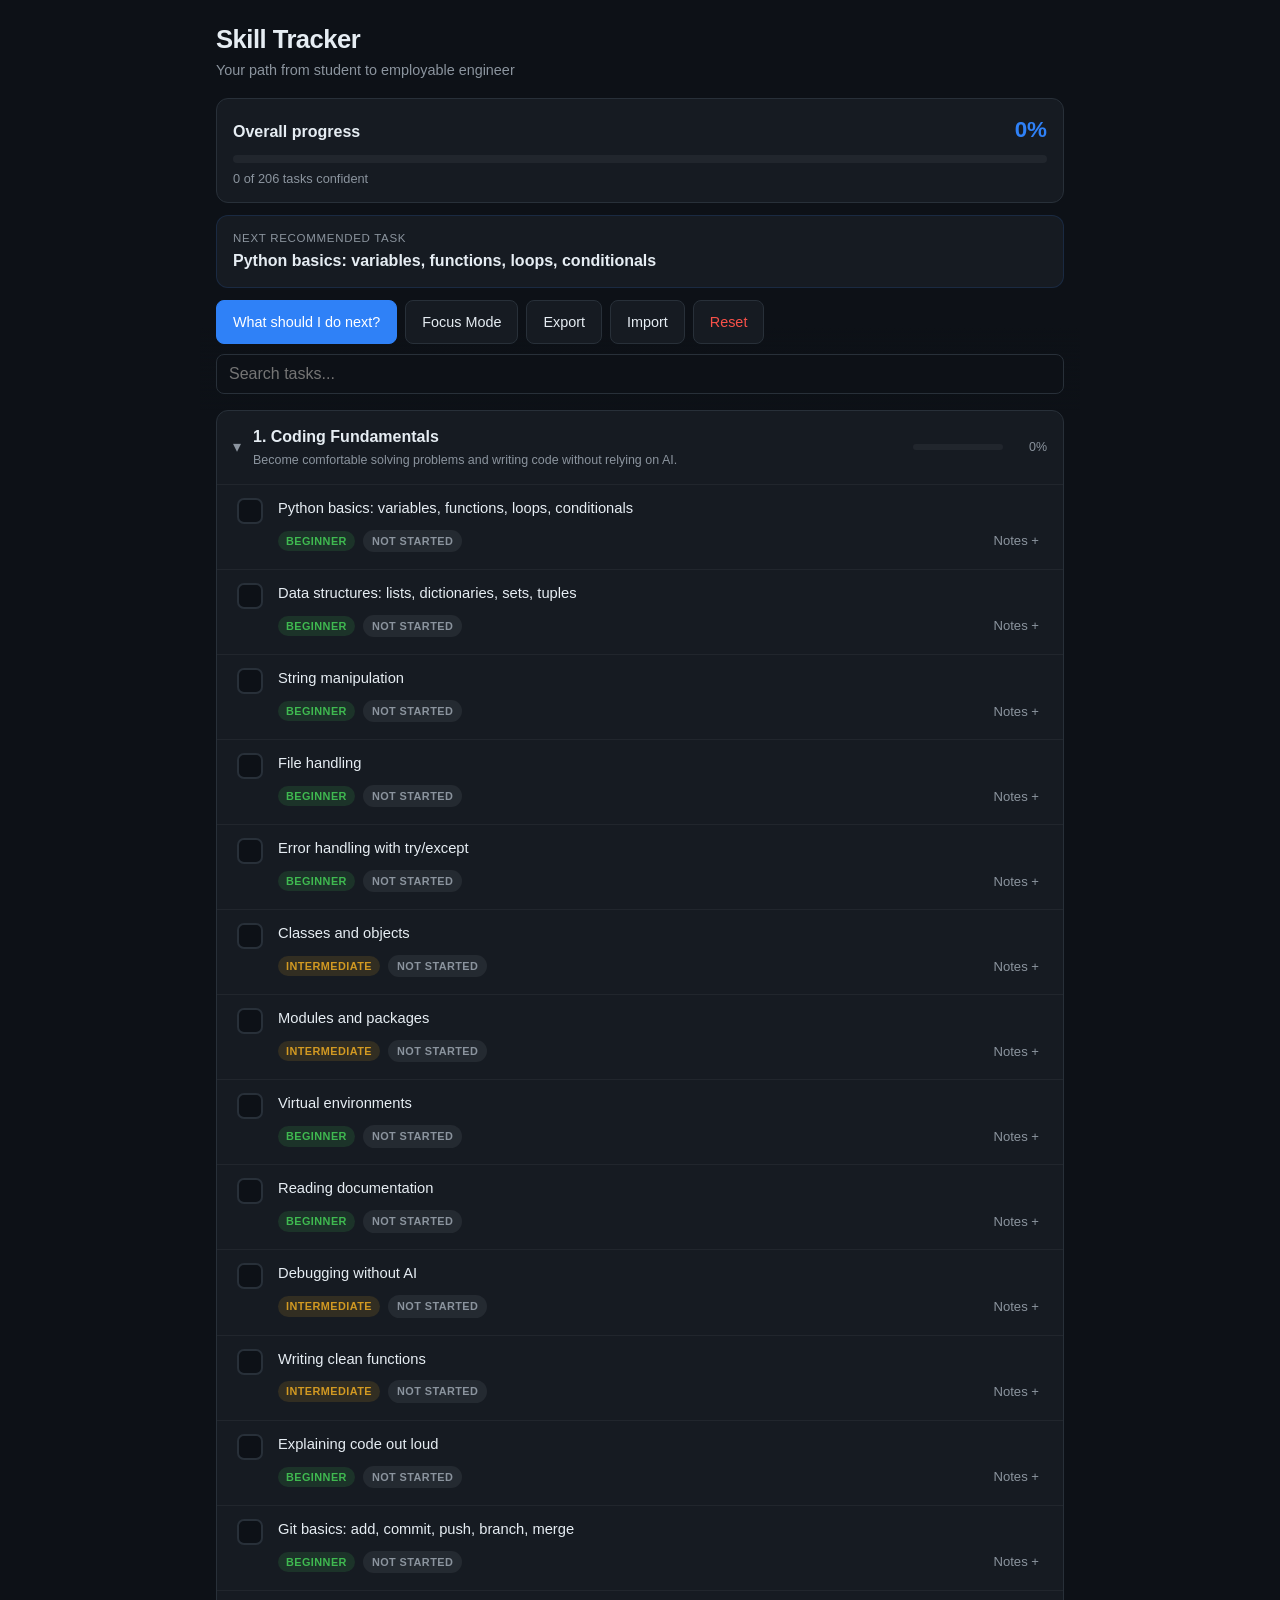
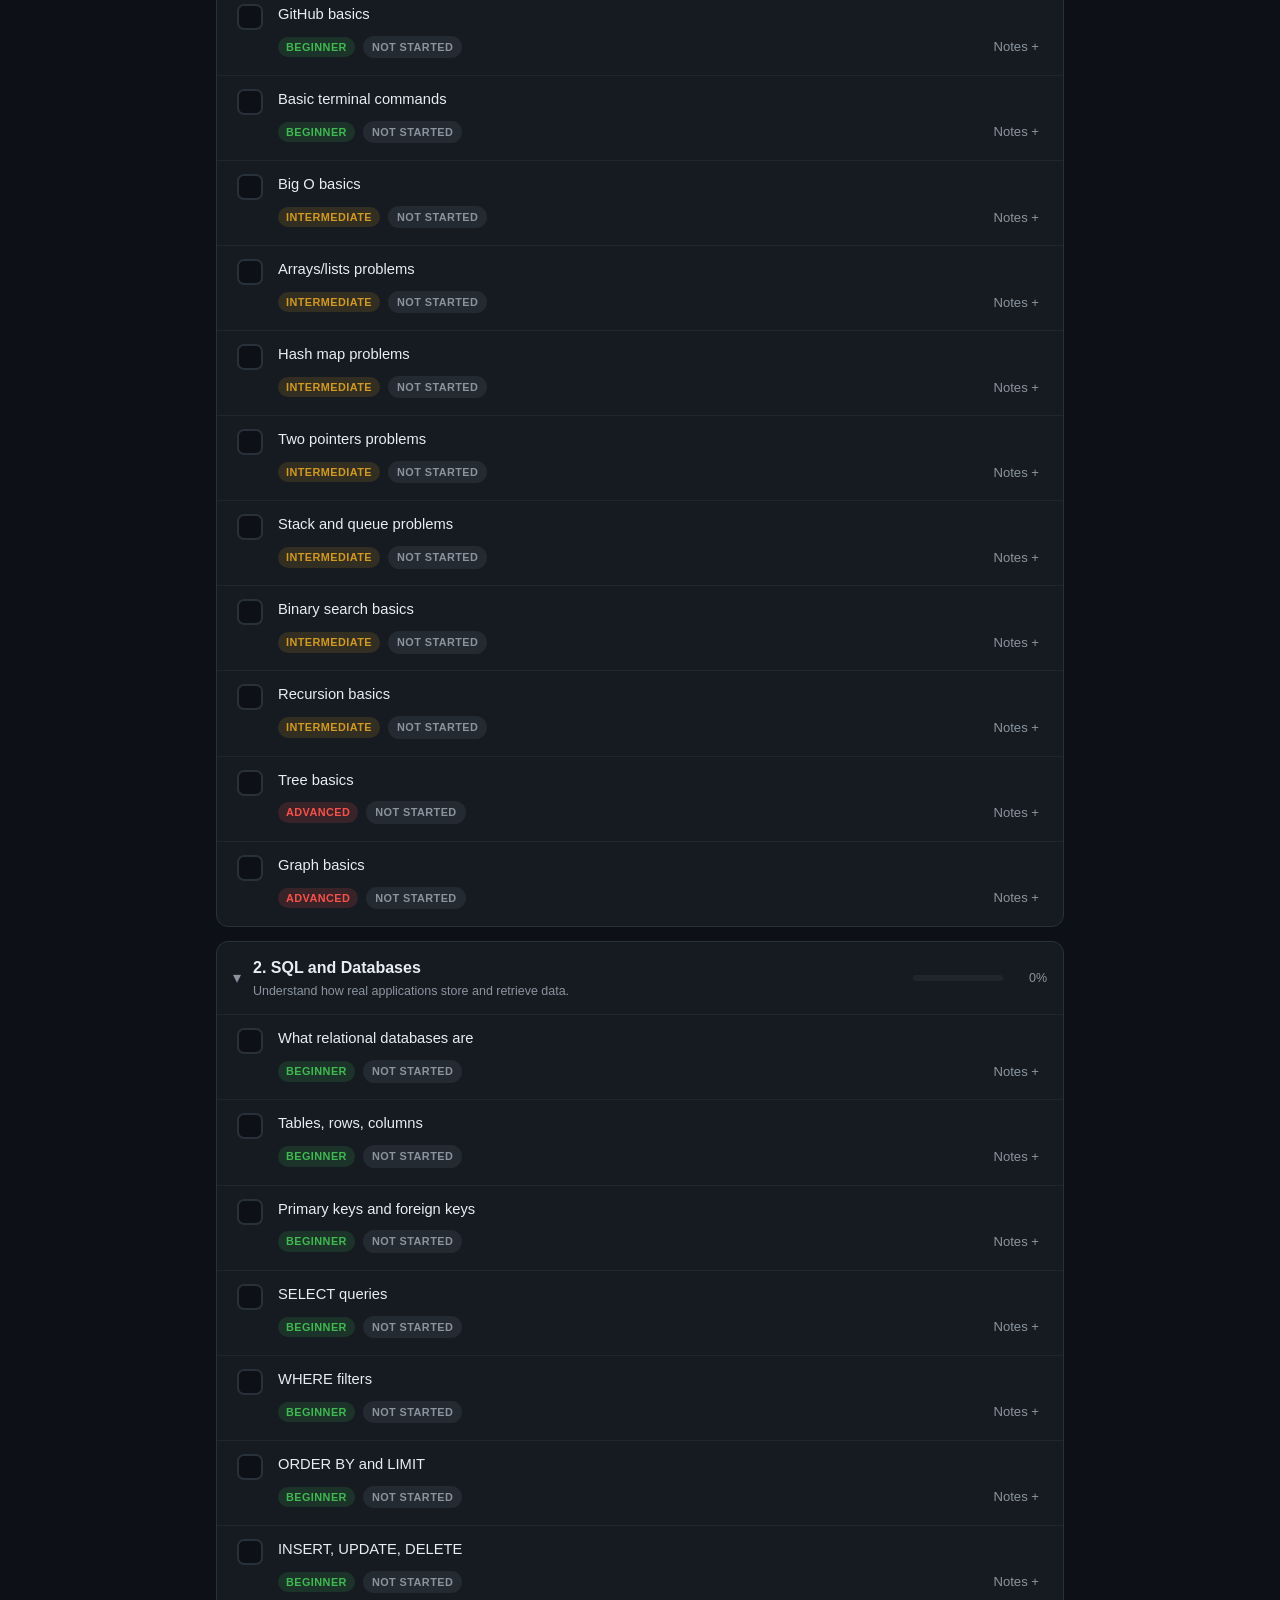
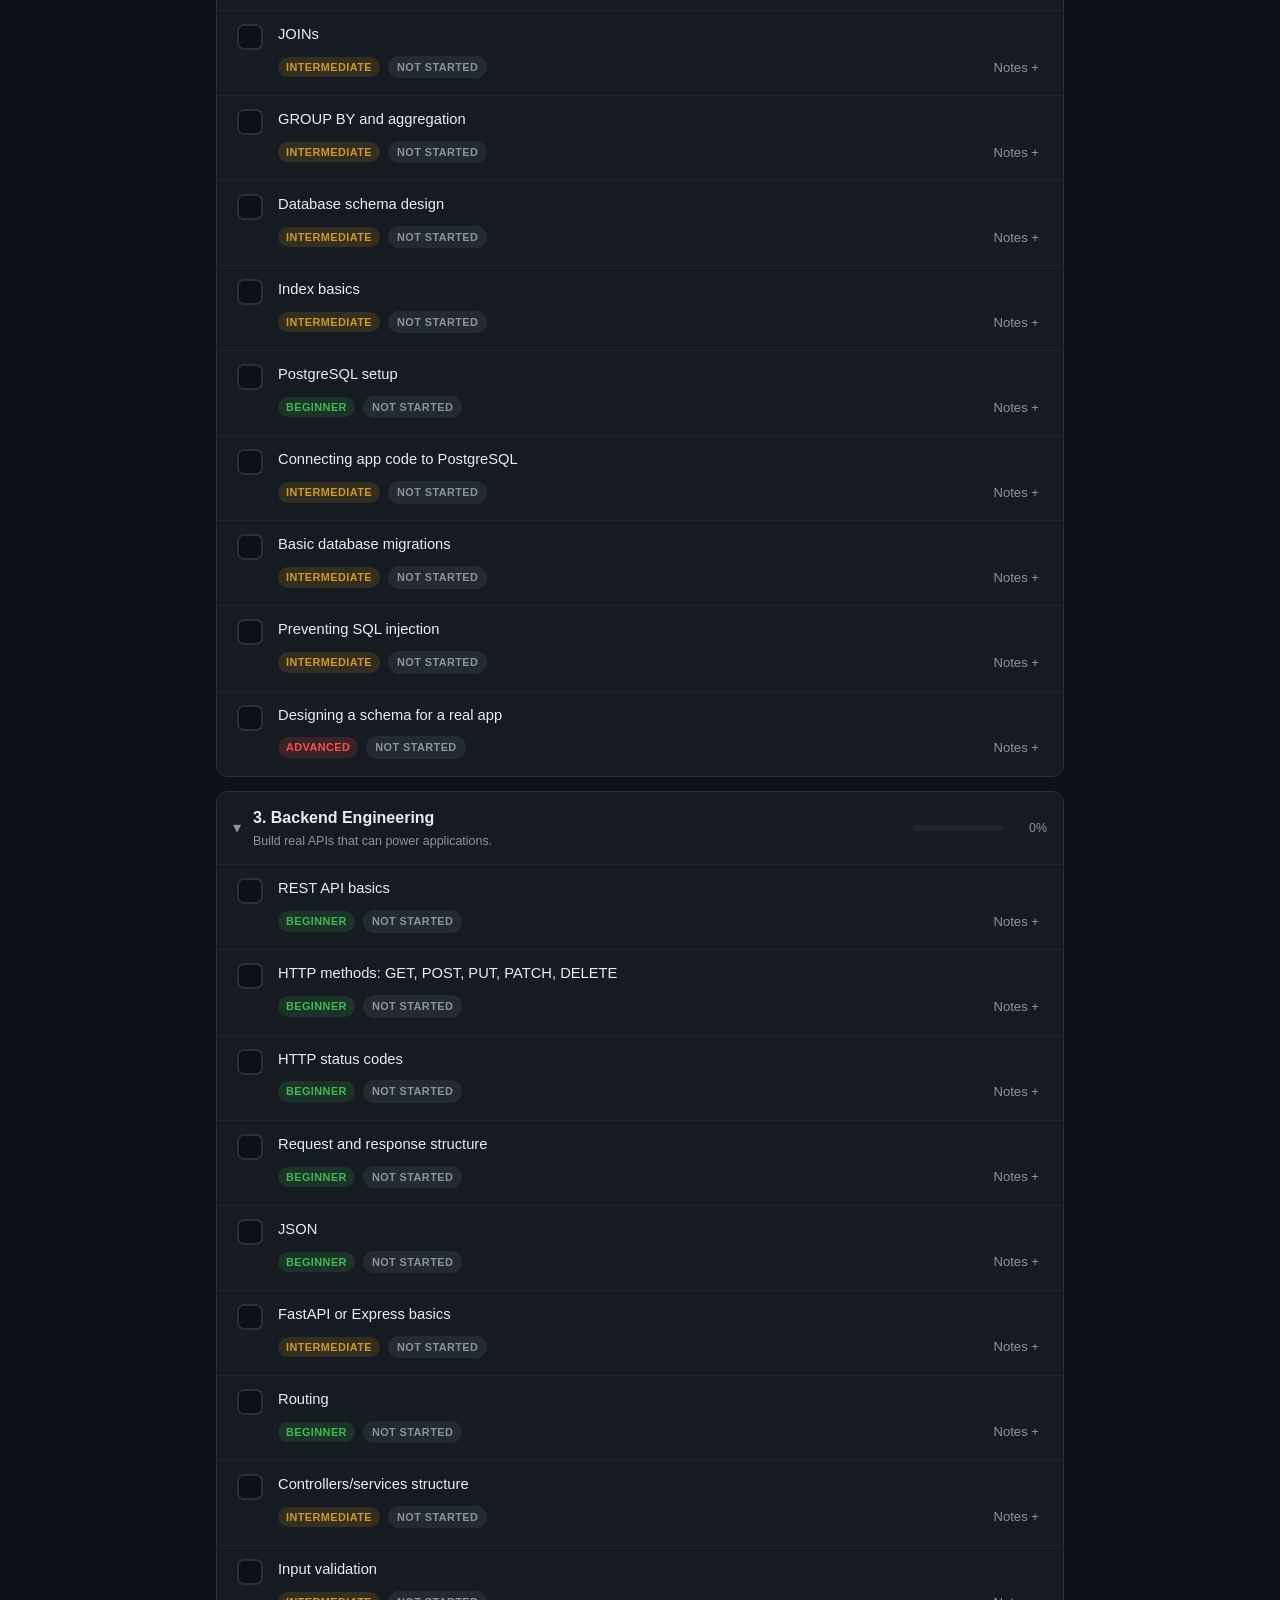
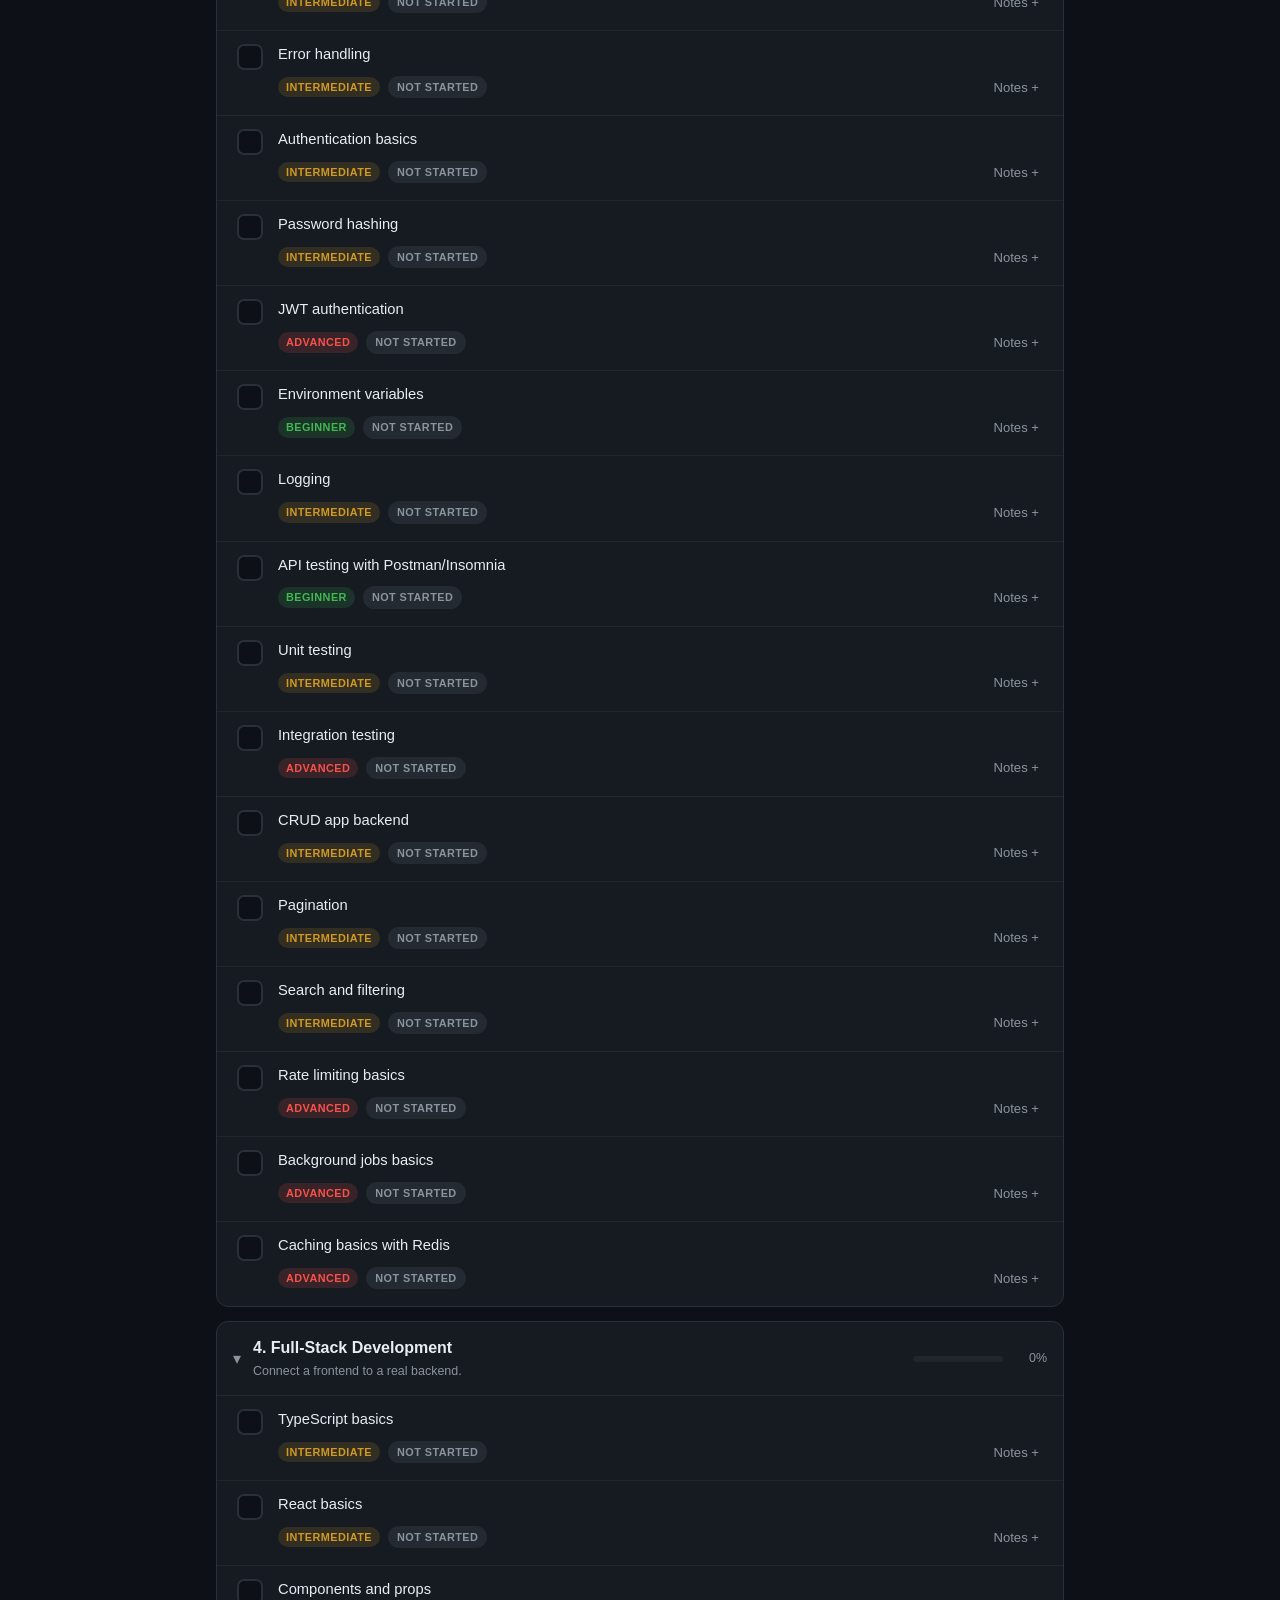
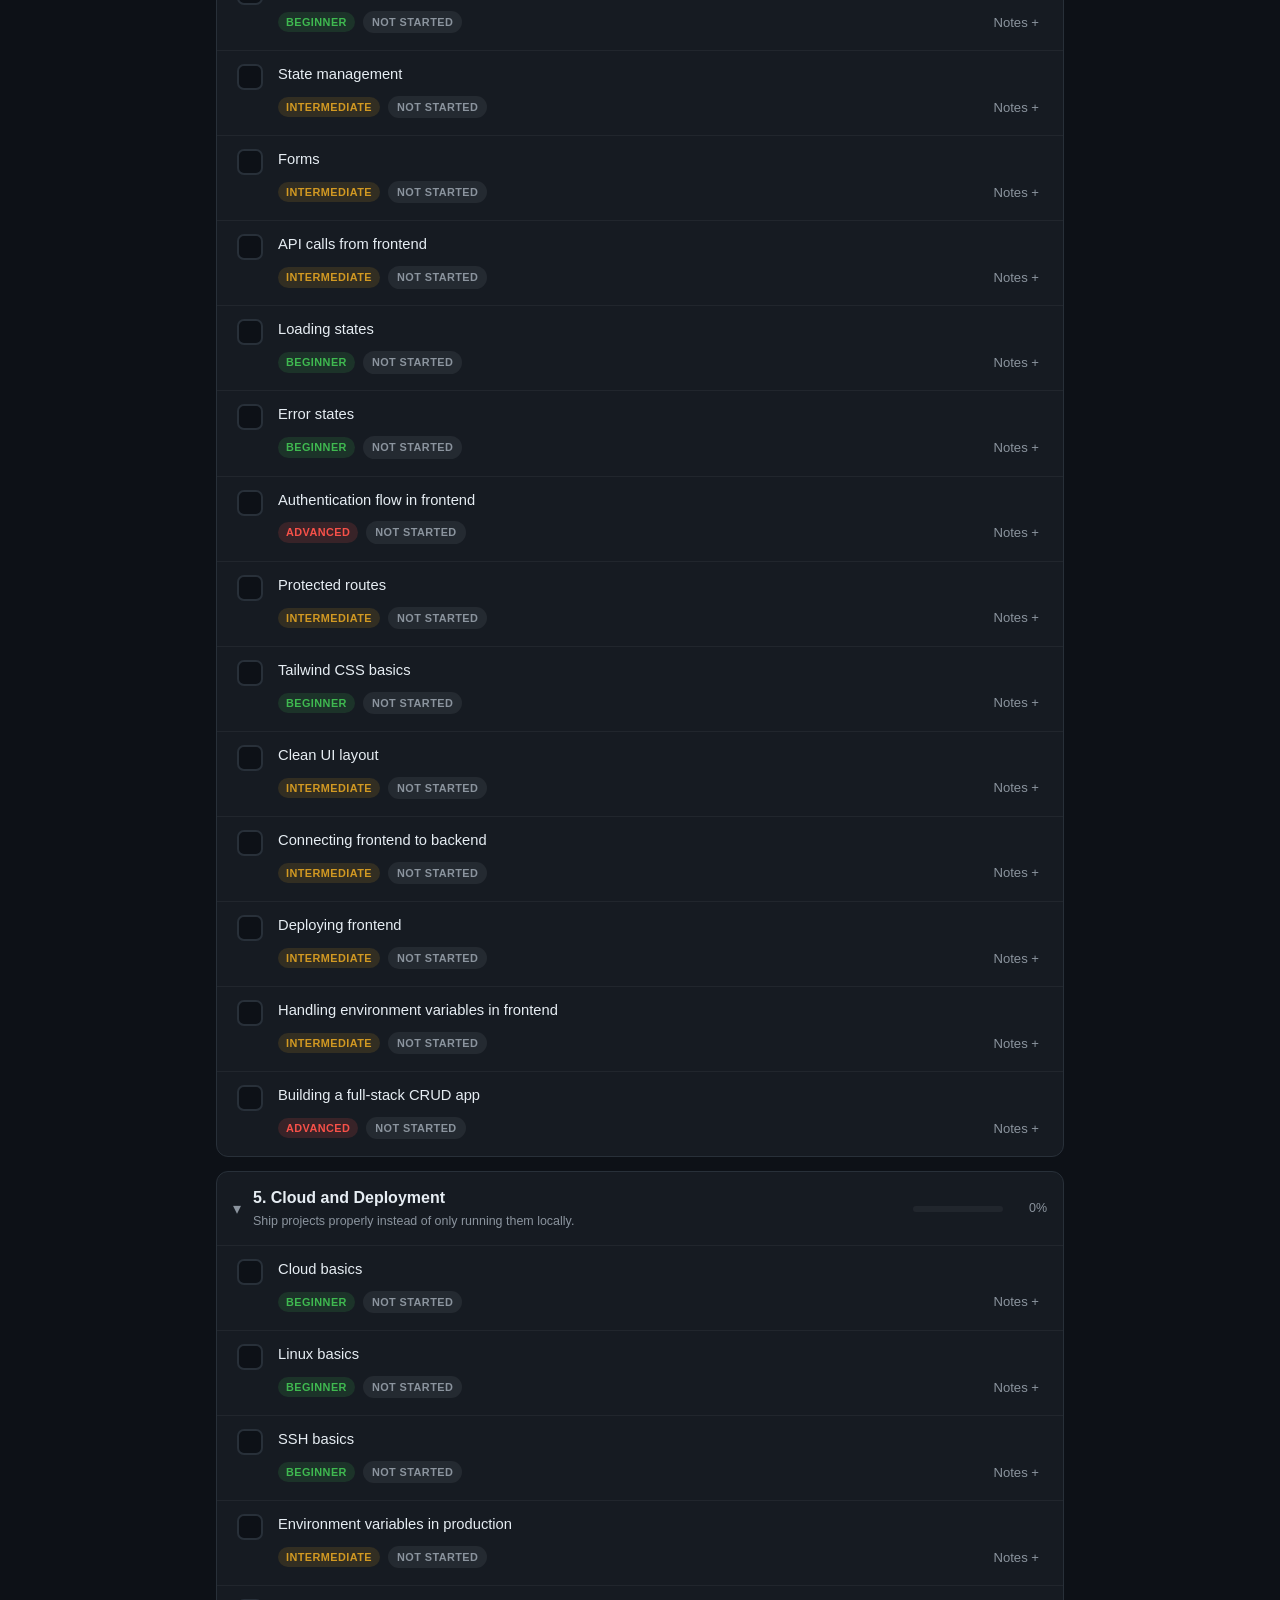
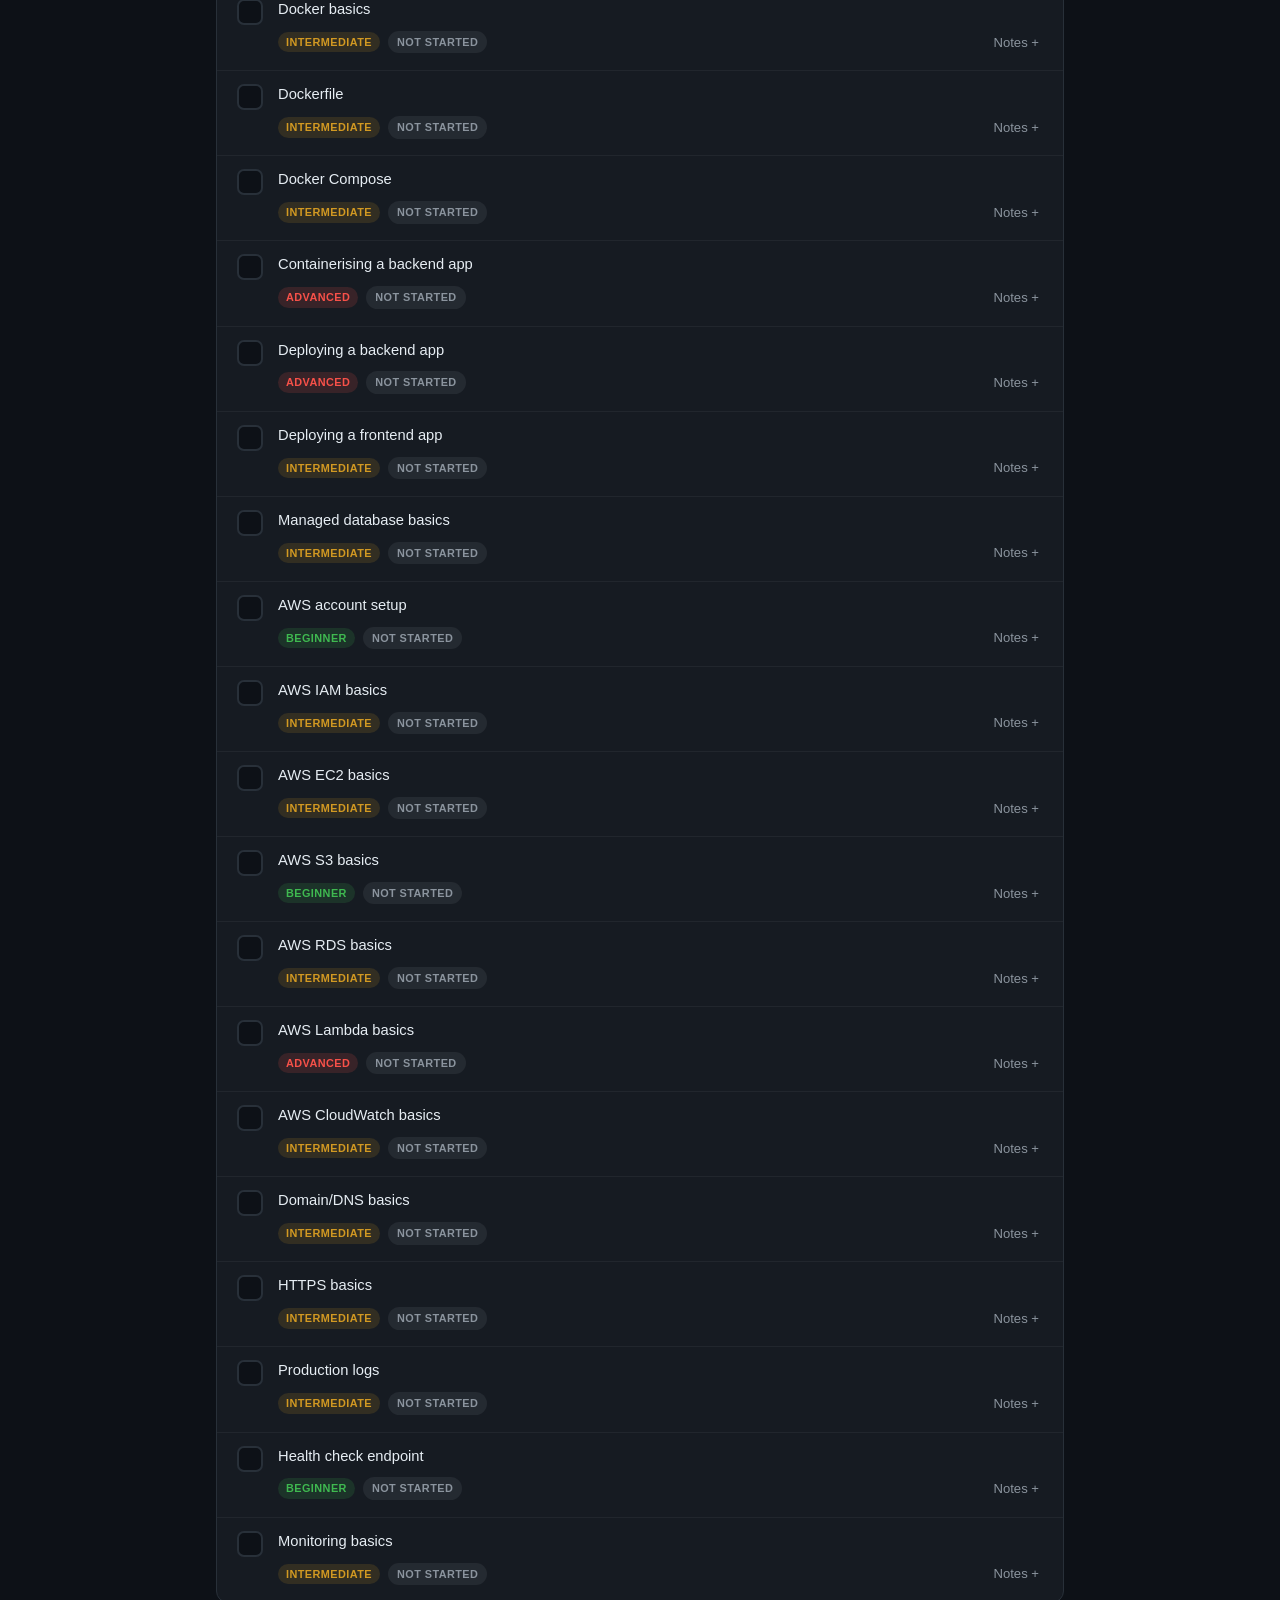
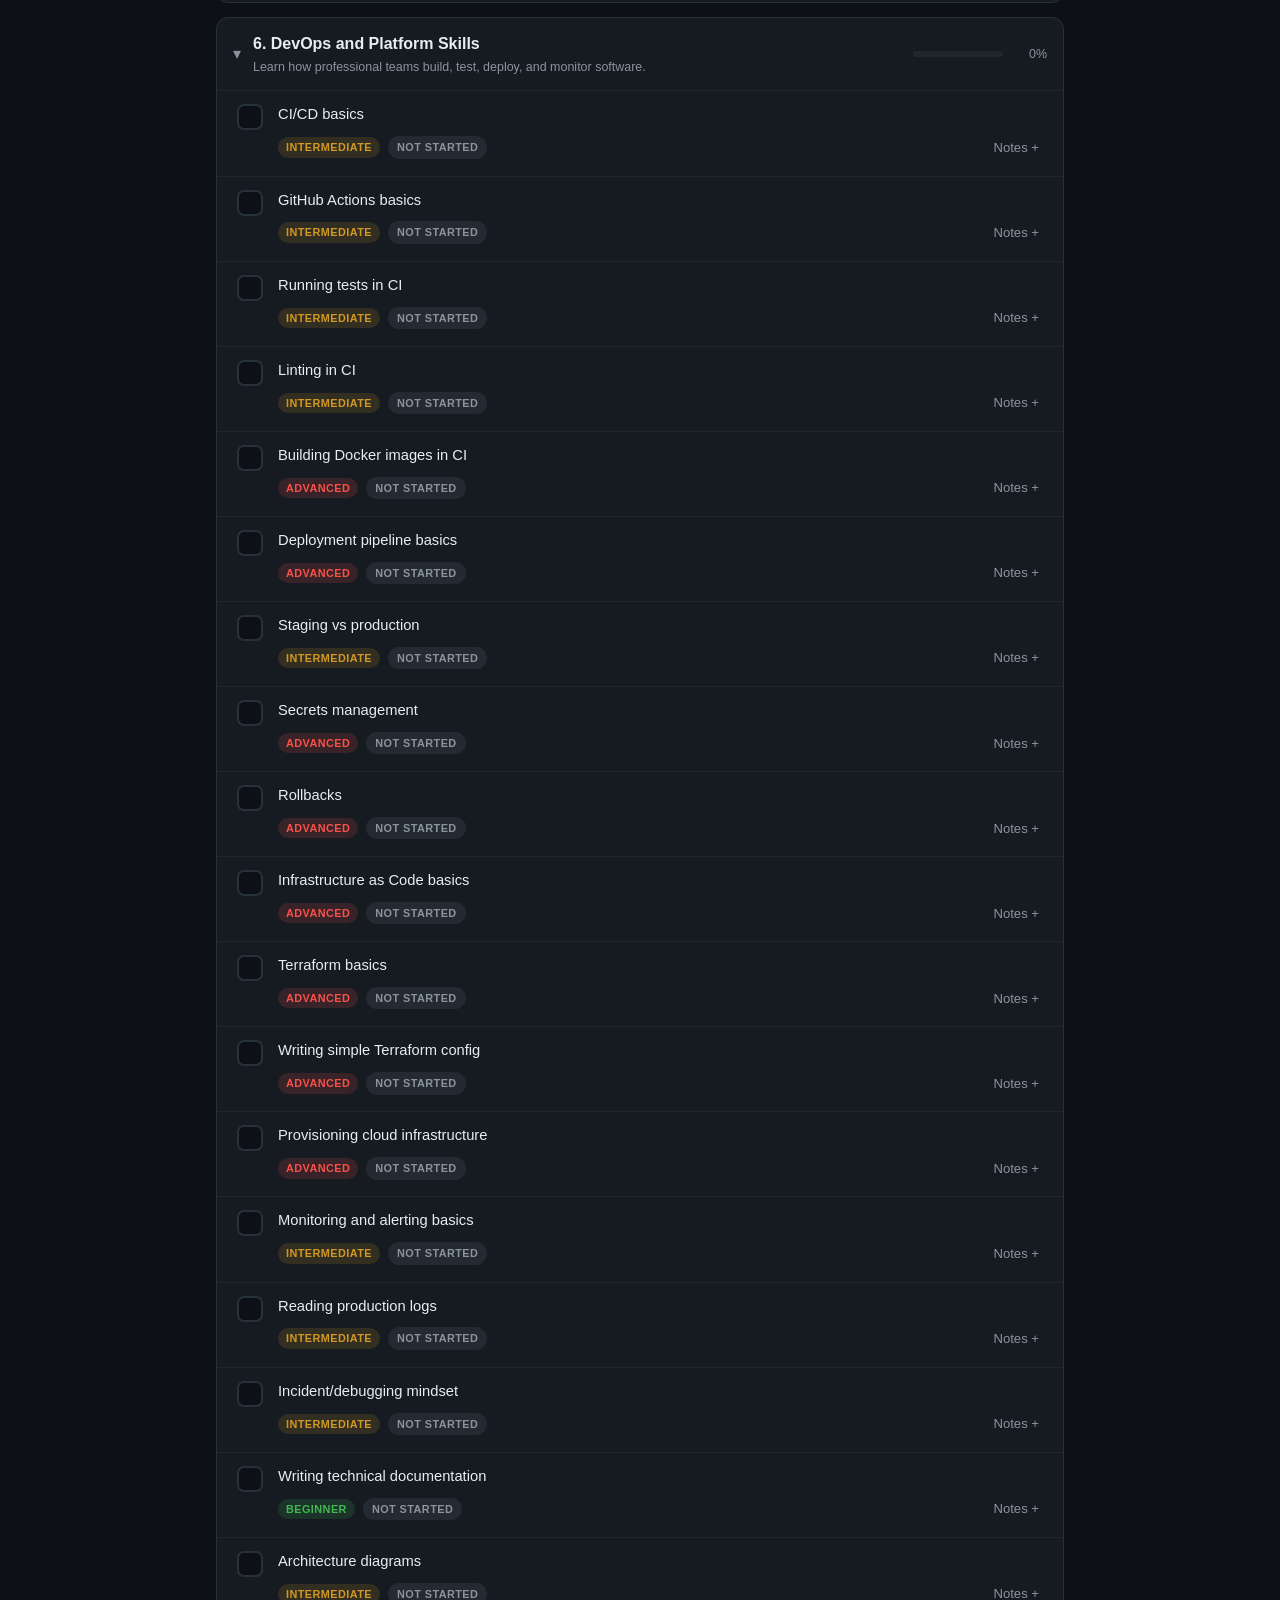
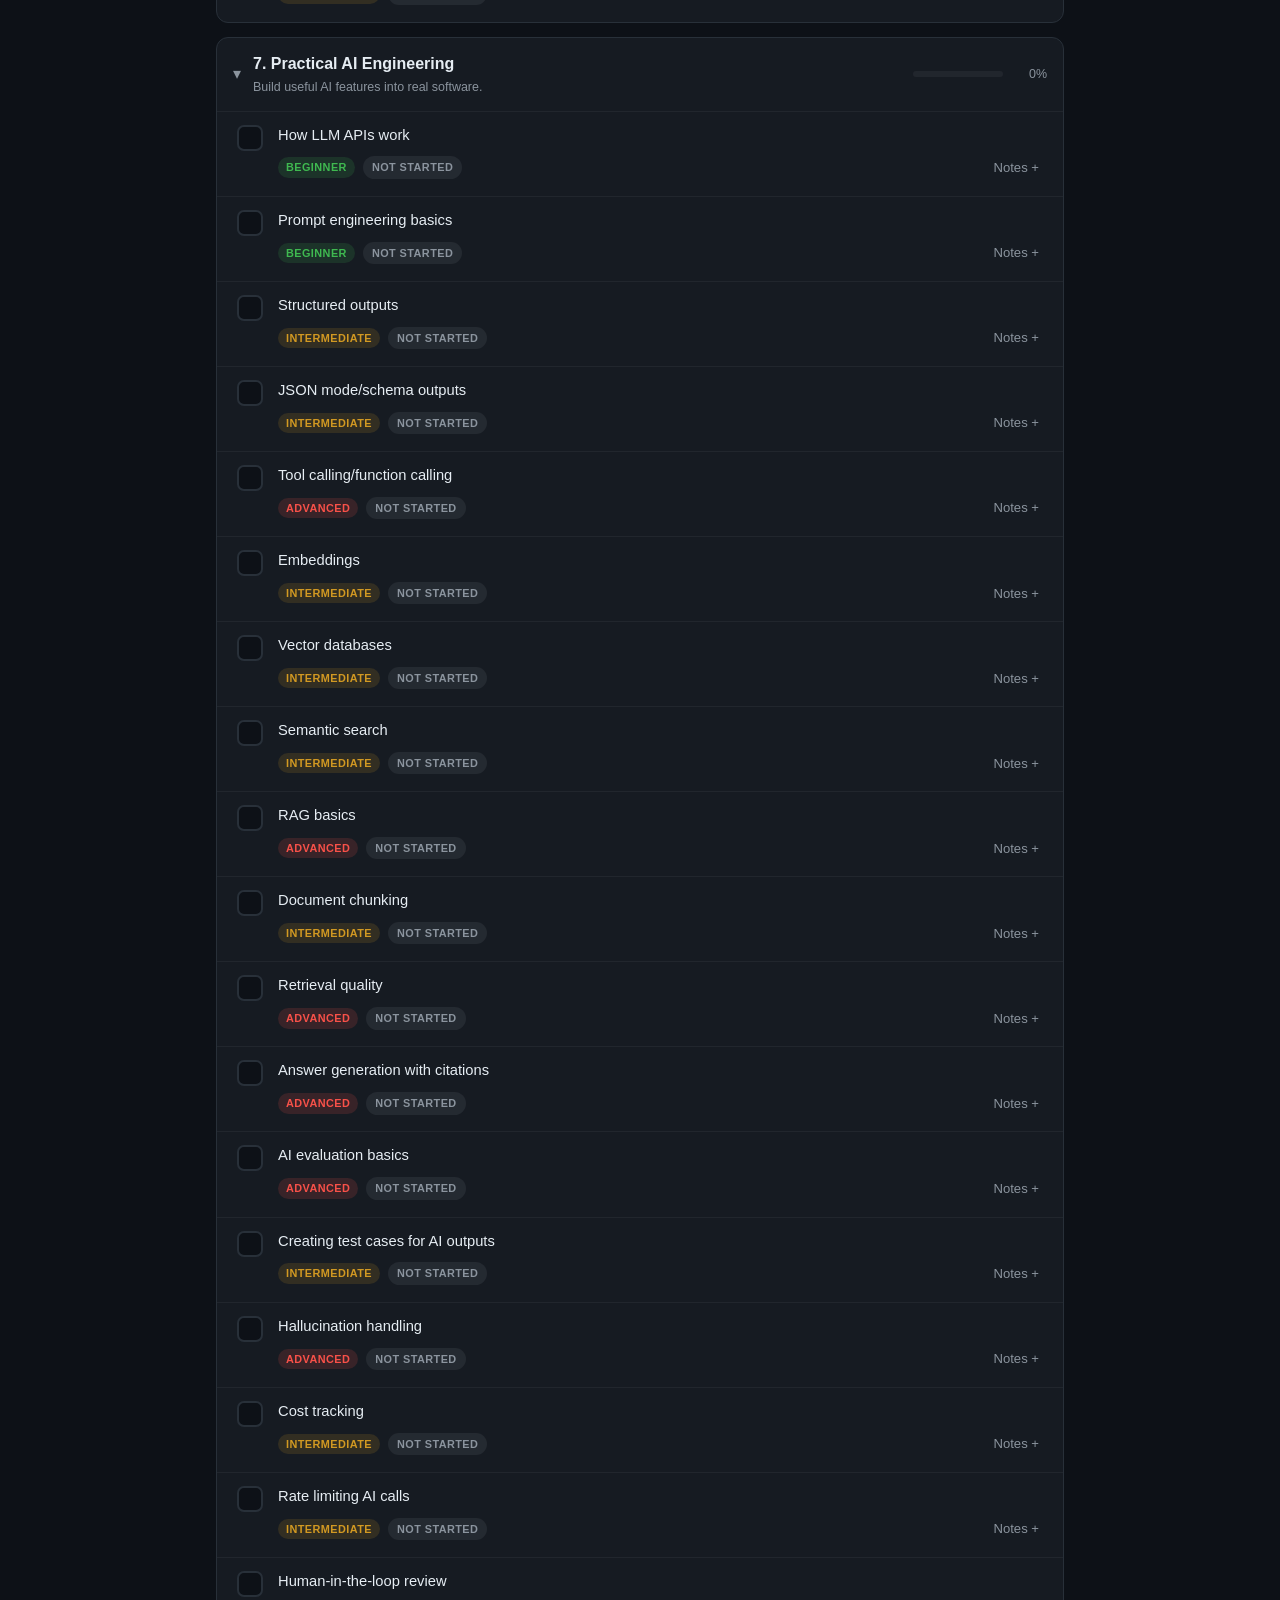
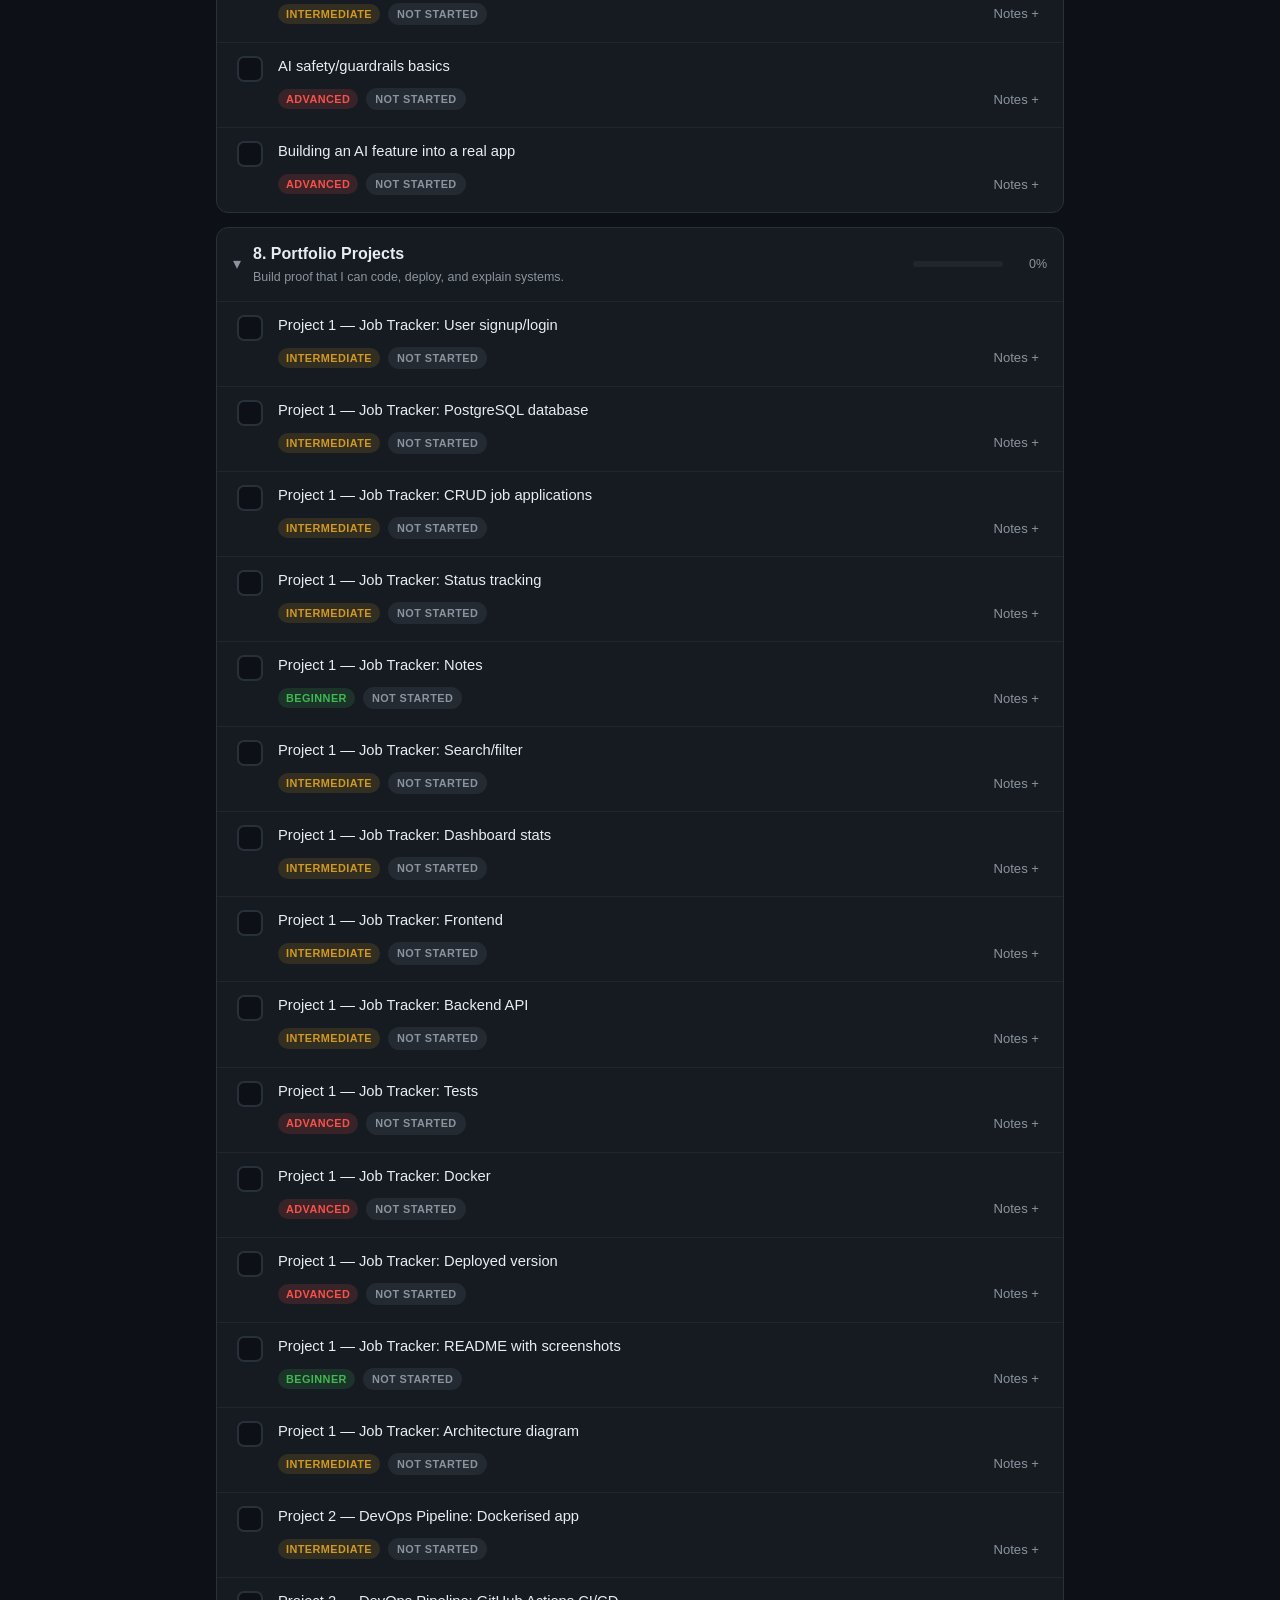
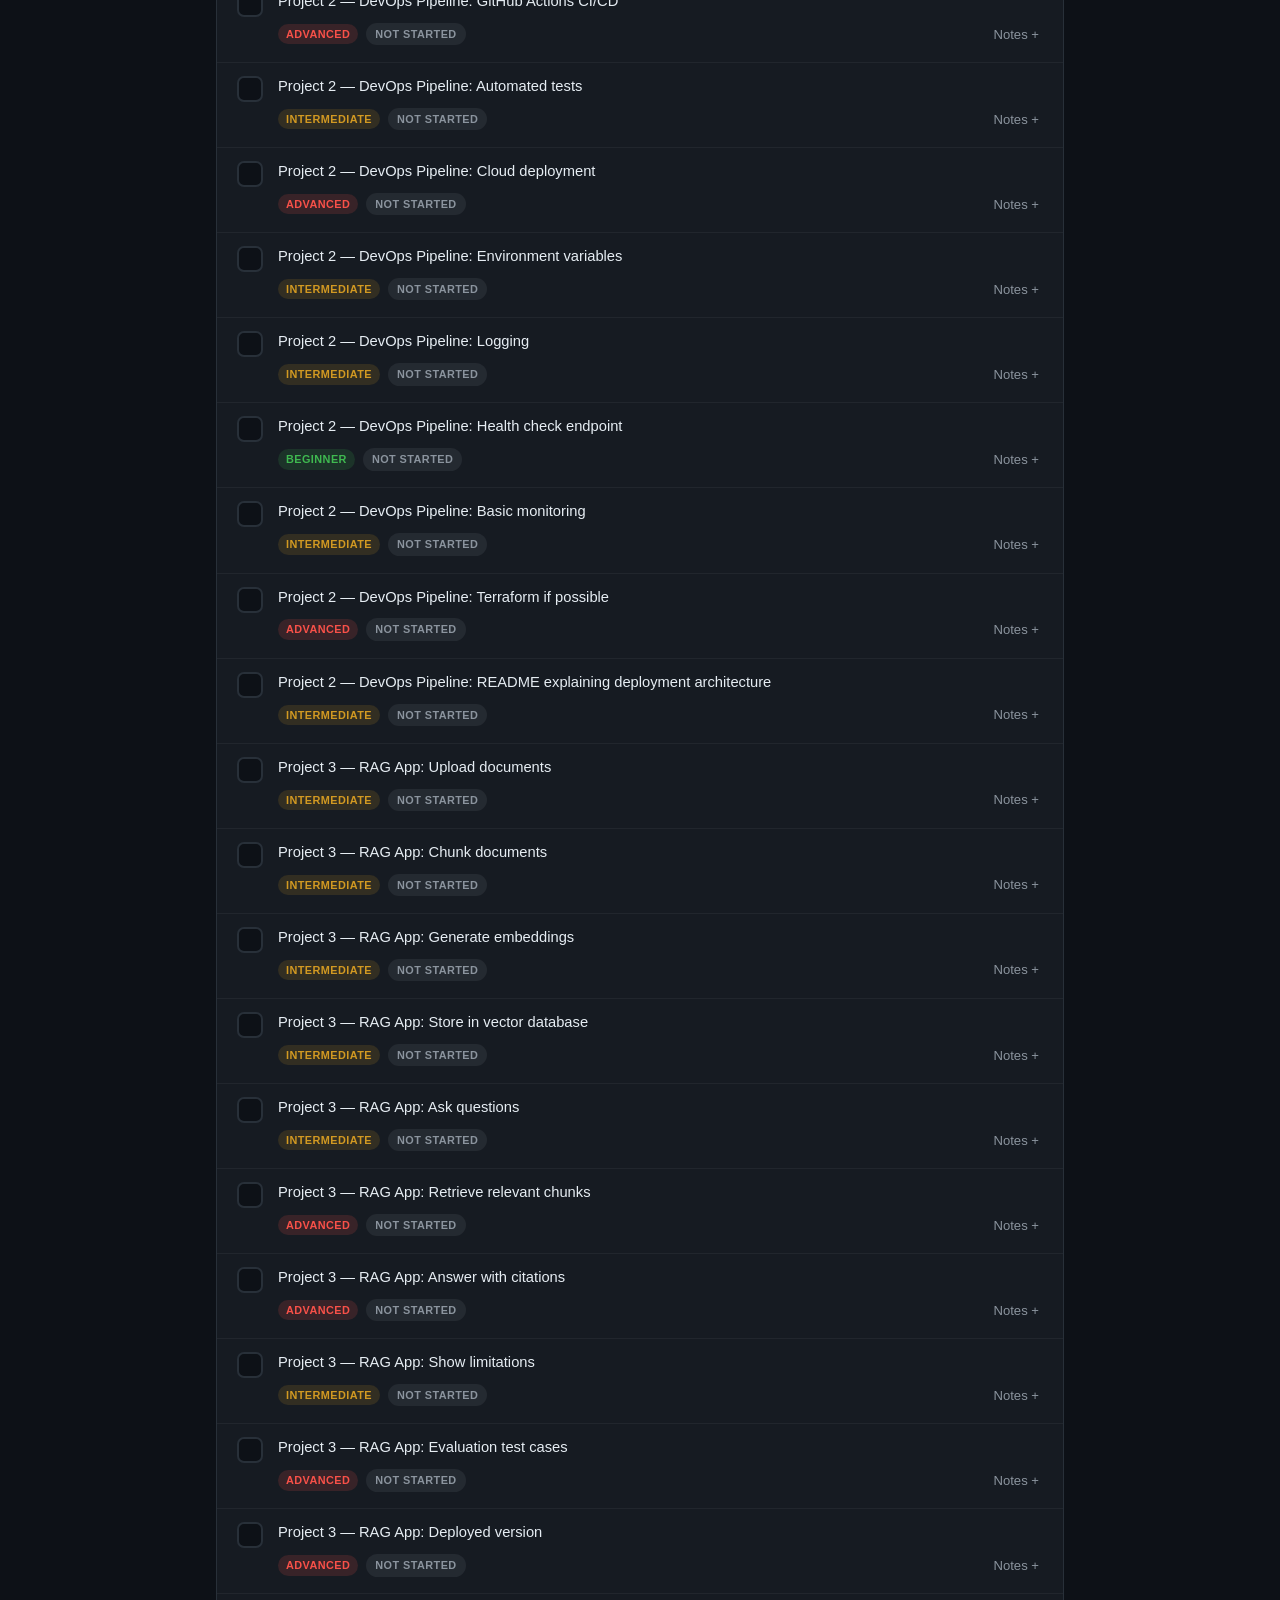
==== commit d7277e10: "Make tracker reliable on iPhone: self-contained index.html + mobile polish - index.html is now a sin" ====
--- a/index.html
+++ b/index.html
@@ -2,10 +2,468 @@
 <html lang="en">
 <head>
   <meta charset="UTF-8" />
-  <meta name="viewport" content="width=device-width, initial-scale=1.0" />
+  <!-- Responsive + iOS notch support. viewport-fit=cover lets us use safe-area insets. -->
+  <meta name="viewport" content="width=device-width, initial-scale=1.0, viewport-fit=cover" />
   <meta name="theme-color" content="#0d1117" />
+  <!-- iOS "Add to Home Screen" support -->
+  <meta name="apple-mobile-web-app-capable" content="yes" />
+  <meta name="apple-mobile-web-app-status-bar-style" content="black-translucent" />
+  <meta name="apple-mobile-web-app-title" content="Skill Tracker" />
+  <meta name="mobile-web-app-capable" content="yes" />
   <title>Skill Tracker</title>
-  <link rel="stylesheet" href="styles.css" />
+  <style>
+/* styles.css — clean, modern dark theme for the Skill Tracker */
+
+:root {
+  --bg: #0d1117;
+  --bg-elevated: #161b22;
+  --bg-card: #161b22;
+  --bg-input: #0d1117;
+  --border: #283039;
+  --border-soft: #21262d;
+  --text: #e6edf3;
+  --text-muted: #8b949e;
+  --accent: #2f81f7;
+  --accent-soft: rgba(47, 129, 247, 0.15);
+  --success: #3fb950;
+  --danger: #f85149;
+
+  /* status colours */
+  --st-not: #8b949e;
+  --st-learning: #d29922;
+  --st-practicing: #2f81f7;
+  --st-confident: #3fb950;
+
+  /* difficulty colours */
+  --diff-beginner: #3fb950;
+  --diff-intermediate: #d29922;
+  --diff-advanced: #f85149;
+
+  --radius: 12px;
+  --radius-sm: 8px;
+}
+
+* { box-sizing: border-box; }
+
+html, body {
+  margin: 0;
+  padding: 0;
+  background: var(--bg);
+  color: var(--text);
+  font-family: -apple-system, BlinkMacSystemFont, "Segoe UI", Roboto, Helvetica, Arial, sans-serif;
+  line-height: 1.5;
+  -webkit-font-smoothing: antialiased;
+  /* Stop iOS from auto-resizing text on rotate */
+  -webkit-text-size-adjust: 100%;
+  text-size-adjust: 100%;
+}
+
+.app-header {
+  max-width: 880px;
+  margin: 0 auto;
+  /* Add the notch / status-bar safe area on top + sides (iPhone) */
+  padding: calc(20px + env(safe-area-inset-top)) calc(16px + env(safe-area-inset-right)) 8px calc(16px + env(safe-area-inset-left));
+  position: sticky;
+  top: 0;
+  background: linear-gradient(var(--bg) 80%, rgba(13,17,23,0));
+  z-index: 10;
+}
+
+.header-top h1 {
+  margin: 0;
+  font-size: 1.6rem;
+  letter-spacing: -0.02em;
+}
+.subtitle {
+  margin: 2px 0 16px;
+  color: var(--text-muted);
+  font-size: 0.9rem;
+}
+
+.card {
+  background: var(--bg-card);
+  border: 1px solid var(--border);
+  border-radius: var(--radius);
+  padding: 14px 16px;
+}
+
+/* Overall progress */
+.overall { margin-bottom: 12px; }
+.overall-row {
+  display: flex;
+  justify-content: space-between;
+  align-items: baseline;
+  margin-bottom: 8px;
+}
+.overall-label { font-weight: 600; }
+.overall-pct {
+  font-size: 1.4rem;
+  font-weight: 700;
+  color: var(--accent);
+}
+.overall-meta {
+  margin-top: 6px;
+  font-size: 0.8rem;
+  color: var(--text-muted);
+}
+
+/* Progress bars */
+.progress-track {
+  height: 8px;
+  background: var(--border-soft);
+  border-radius: 999px;
+  overflow: hidden;
+}
+.progress-fill {
+  height: 100%;
+  background: linear-gradient(90deg, var(--accent), var(--success));
+  border-radius: 999px;
+  transition: width 0.35s ease;
+}
+
+/* Next task */
+.next-task {
+  display: flex;
+  flex-direction: column;
+  gap: 2px;
+  margin-bottom: 12px;
+  border-color: var(--accent-soft);
+}
+.next-label {
+  font-size: 0.72rem;
+  text-transform: uppercase;
+  letter-spacing: 0.06em;
+  color: var(--text-muted);
+}
+.next-text { font-weight: 600; }
+.next-task.flash { animation: flash 0.8s ease; }
+@keyframes flash {
+  0% { border-color: var(--accent); box-shadow: 0 0 0 3px var(--accent-soft); }
+  100% { border-color: var(--accent-soft); box-shadow: none; }
+}
+
+/* Controls */
+.controls {
+  display: flex;
+  flex-wrap: wrap;
+  gap: 8px;
+  margin-bottom: 10px;
+}
+.btn {
+  background: var(--bg-elevated);
+  color: var(--text);
+  border: 1px solid var(--border);
+  border-radius: var(--radius-sm);
+  padding: 10px 16px;
+  min-height: 44px; /* comfortable iPhone tap target */
+  font-size: 0.9rem;
+  font-weight: 500;
+  cursor: pointer;
+  transition: background 0.15s, border-color 0.15s, transform 0.05s;
+  -webkit-tap-highlight-color: transparent;
+  touch-action: manipulation; /* remove 300ms tap delay on iOS */
+}
+.btn:hover { background: #1f2630; border-color: #3a434e; }
+.btn:active { transform: translateY(1px); }
+.btn-primary {
+  background: var(--accent);
+  border-color: var(--accent);
+  color: #fff;
+}
+.btn-primary:hover { background: #4a93f8; }
+.btn-danger { color: var(--danger); }
+.btn-danger:hover { border-color: var(--danger); }
+.btn.active { background: var(--accent-soft); border-color: var(--accent); color: var(--text); }
+
+.search-row { margin-bottom: 8px; }
+.search-input,
+.text-input,
+.status-select {
+  background: var(--bg-input);
+  border: 1px solid var(--border);
+  color: var(--text);
+  border-radius: var(--radius-sm);
+  padding: 10px 12px;
+  /* 16px is the magic number: iOS Safari zooms the page when you focus an
+     input smaller than 16px, which feels broken. Keep all inputs at 16px. */
+  font-size: 16px;
+  font-family: inherit;
+  width: 100%;
+  -webkit-appearance: none;
+  appearance: none;
+}
+.status-select {
+  /* keep the native dropdown chevron usable on the select */
+  -webkit-appearance: menulist;
+  appearance: menulist;
+}
+.search-input:focus,
+.text-input:focus,
+.status-select:focus {
+  outline: none;
+  border-color: var(--accent);
+}
+
+/* Main */
+main {
+  max-width: 880px;
+  margin: 0 auto;
+  padding: 0 calc(16px + env(safe-area-inset-right)) 40px calc(16px + env(safe-area-inset-left));
+}
+
+/* Category */
+.category {
+  border: 1px solid var(--border);
+  border-radius: var(--radius);
+  margin-bottom: 14px;
+  overflow: hidden;
+  background: var(--bg-card);
+}
+.cat-header {
+  display: flex;
+  align-items: center;
+  gap: 12px;
+  padding: 14px 16px;
+  cursor: pointer;
+  user-select: none;
+}
+.cat-header:hover { background: #1b212a; }
+.cat-caret {
+  transition: transform 0.2s;
+  color: var(--text-muted);
+  flex-shrink: 0;
+}
+.category.collapsed .cat-caret { transform: rotate(-90deg); }
+.cat-title-wrap { flex: 1; min-width: 0; }
+.cat-title {
+  font-weight: 600;
+  font-size: 1rem;
+}
+.cat-goal {
+  font-size: 0.78rem;
+  color: var(--text-muted);
+  margin-top: 2px;
+}
+.cat-progress-wrap {
+  display: flex;
+  align-items: center;
+  gap: 10px;
+  flex-shrink: 0;
+}
+.cat-progress-bar {
+  width: 90px;
+  height: 6px;
+  background: var(--border-soft);
+  border-radius: 999px;
+  overflow: hidden;
+}
+.cat-progress-fill {
+  height: 100%;
+  background: linear-gradient(90deg, var(--accent), var(--success));
+  border-radius: 999px;
+  transition: width 0.35s ease;
+}
+.cat-pct {
+  font-size: 0.78rem;
+  color: var(--text-muted);
+  min-width: 34px;
+  text-align: right;
+}
+
+.cat-body {
+  border-top: 1px solid var(--border-soft);
+}
+.category.collapsed .cat-body { display: none; }
+
+/* Item */
+.item {
+  padding: 12px 16px;
+  border-bottom: 1px solid var(--border-soft);
+}
+.item:last-child { border-bottom: none; }
+.item.done .item-task { color: var(--text-muted); text-decoration: line-through; }
+.item.hidden { display: none; }
+
+.item-main {
+  display: flex;
+  align-items: flex-start;
+  gap: 12px;
+}
+.item-check {
+  appearance: none;
+  -webkit-appearance: none;
+  width: 26px;
+  height: 26px;
+  border: 2px solid var(--border);
+  border-radius: 7px;
+  cursor: pointer;
+  flex-shrink: 0;
+  margin-top: 1px;
+  position: relative;
+  background: var(--bg-input);
+  transition: background 0.15s, border-color 0.15s;
+  -webkit-tap-highlight-color: transparent;
+  touch-action: manipulation;
+}
+.item-check:checked {
+  background: var(--success);
+  border-color: var(--success);
+}
+.item-check:checked::after {
+  content: "";
+  position: absolute;
+  left: 8px;
+  top: 3px;
+  width: 6px;
+  height: 12px;
+  border: solid #0d1117;
+  border-width: 0 2.5px 2.5px 0;
+  transform: rotate(45deg);
+}
+.item-content { flex: 1; min-width: 0; }
+.item-task { font-size: 0.92rem; }
+
+.item-tags {
+  display: flex;
+  align-items: center;
+  gap: 8px;
+  margin-top: 6px;
+  flex-wrap: wrap;
+}
+
+.badge {
+  font-size: 0.68rem;
+  font-weight: 600;
+  padding: 2px 8px;
+  border-radius: 999px;
+  text-transform: uppercase;
+  letter-spacing: 0.04em;
+  white-space: nowrap;
+}
+.diff-Beginner { background: rgba(63,185,80,0.15); color: var(--diff-beginner); }
+.diff-Intermediate { background: rgba(210,153,34,0.15); color: var(--diff-intermediate); }
+.diff-Advanced { background: rgba(248,81,73,0.15); color: var(--diff-advanced); }
+
+.status-badge { border: 1px solid transparent; }
+.status-NotStarted { background: rgba(139,148,158,0.12); color: var(--st-not); }
+.status-Learning { background: rgba(210,153,34,0.15); color: var(--st-learning); }
+.status-Practicing { background: rgba(47,129,247,0.15); color: var(--st-practicing); }
+.status-Confident { background: rgba(63,185,80,0.15); color: var(--st-confident); }
+
+.btn-expand {
+  background: none;
+  border: none;
+  color: var(--text-muted);
+  font-size: 0.82rem;
+  cursor: pointer;
+  padding: 6px 8px;
+  min-height: 32px;
+  margin-left: auto;
+  -webkit-tap-highlight-color: transparent;
+  touch-action: manipulation;
+}
+.btn-expand:hover { color: var(--text); }
+
+/* Item details (notes, status, link) */
+.item-details {
+  margin-top: 10px;
+  padding-top: 10px;
+  border-top: 1px dashed var(--border-soft);
+  display: grid;
+  gap: 8px;
+}
+.item-details.collapsed { display: none; }
+.field-label {
+  font-size: 0.72rem;
+  color: var(--text-muted);
+  margin-bottom: 3px;
+  display: block;
+}
+.detail-row { display: flex; gap: 10px; flex-wrap: wrap; }
+.detail-row > div { flex: 1; min-width: 160px; }
+.notes-input { min-height: 54px; resize: vertical; }
+.resource-link {
+  font-size: 0.8rem;
+  color: var(--accent);
+  margin-top: 4px;
+  word-break: break-all;
+  display: inline-block;
+}
+
+/* Focus mode */
+body.focus-mode .category { display: none; }
+body.focus-mode .category.focus-visible { display: block; }
+body.focus-mode .item:not(.focus-item) { display: none; }
+body.focus-mode .cat-body { display: block !important; }
+.focus-banner {
+  display: none;
+  max-width: 880px;
+  margin: 0 auto 12px;
+  padding: 10px 16px;
+  background: var(--accent-soft);
+  border: 1px solid var(--accent);
+  border-radius: var(--radius-sm);
+  font-size: 0.85rem;
+  align-items: center;
+  justify-content: space-between;
+  gap: 10px;
+}
+body.focus-mode .focus-banner { display: flex; }
+
+/* Toast */
+.toast {
+  position: fixed;
+  bottom: 20px;
+  left: 50%;
+  transform: translateX(-50%);
+  background: var(--bg-elevated);
+  border: 1px solid var(--border);
+  color: var(--text);
+  padding: 10px 18px;
+  border-radius: var(--radius-sm);
+  font-size: 0.85rem;
+  box-shadow: 0 6px 24px rgba(0,0,0,0.4);
+  z-index: 50;
+  animation: toastIn 0.2s ease;
+}
+@keyframes toastIn {
+  from { opacity: 0; transform: translate(-50%, 8px); }
+  to { opacity: 1; transform: translate(-50%, 0); }
+}
+
+.app-footer {
+  max-width: 880px;
+  margin: 0 auto;
+  padding: 0 16px calc(40px + env(safe-area-inset-bottom));
+  color: var(--text-muted);
+  font-size: 0.78rem;
+  text-align: center;
+}
+
+.weekly-reset {
+  margin: 4px 16px 12px;
+  display: flex;
+  justify-content: flex-end;
+}
+
+@media (max-width: 560px) {
+  .cat-goal { display: none; }
+  .cat-progress-bar { width: 56px; }
+  .overall-pct { font-size: 1.2rem; }
+  /* On phones, let the primary action span the row and others share evenly */
+  .controls { gap: 8px; }
+  #btnNext { flex: 1 0 100%; }
+  .controls .btn:not(#btnNext) { flex: 1 1 auto; }
+  .item-task { font-size: 0.95rem; }
+  .header-top h1 { font-size: 1.4rem; }
+}
+
+/* Respect users who reduce motion */
+@media (prefers-reduced-motion: reduce) {
+  * { transition: none !important; animation: none !important; scroll-behavior: auto !important; }
+}
+
+  </style>
 </head>
 <body>
   <header class="app-header">
@@ -54,8 +512,900 @@
 
   <!-- Toast for small confirmations -->
   <div id="toast" class="toast" hidden></div>
-
-  <script src="data.js"></script>
-  <script src="app.js"></script>
+  <script>
+/*
+ * data.js
+ * -------
+ * The complete learning path for the Skill Tracker.
+ *
+ * The order of categories and the order of items inside each category
+ * defines the recommended learning sequence (first -> last). This order is
+ * used by the "What should I do next?" feature and "Focus Mode", so it should
+ * not be reordered casually.
+ *
+ * Each item has:
+ *   - task:       short description of the skill/task
+ *   - difficulty: "Beginner" | "Intermediate" | "Advanced"
+ *
+ * "type" on a category:
+ *   - "skills"   : normal learn-and-track items
+ *   - "project"  : a portfolio project (items are required features)
+ *   - "weekly"   : recurring weekly discipline checklist
+ *
+ * Item IDs are generated from category + item index at runtime (see app.js),
+ * so saved progress stays stable as long as the order here is preserved.
+ */
+
+const LEARNING_PATH = [
+  {
+    name: "1. Coding Fundamentals",
+    goal: "Become comfortable solving problems and writing code without relying on AI.",
+    type: "skills",
+    items: [
+      { task: "Python basics: variables, functions, loops, conditionals", difficulty: "Beginner" },
+      { task: "Data structures: lists, dictionaries, sets, tuples", difficulty: "Beginner" },
+      { task: "String manipulation", difficulty: "Beginner" },
+      { task: "File handling", difficulty: "Beginner" },
+      { task: "Error handling with try/except", difficulty: "Beginner" },
+      { task: "Classes and objects", difficulty: "Intermediate" },
+      { task: "Modules and packages", difficulty: "Intermediate" },
+      { task: "Virtual environments", difficulty: "Beginner" },
+      { task: "Reading documentation", difficulty: "Beginner" },
+      { task: "Debugging without AI", difficulty: "Intermediate" },
+      { task: "Writing clean functions", difficulty: "Intermediate" },
+      { task: "Explaining code out loud", difficulty: "Beginner" },
+      { task: "Git basics: add, commit, push, branch, merge", difficulty: "Beginner" },
+      { task: "GitHub basics", difficulty: "Beginner" },
+      { task: "Basic terminal commands", difficulty: "Beginner" },
+      { task: "Big O basics", difficulty: "Intermediate" },
+      { task: "Arrays/lists problems", difficulty: "Intermediate" },
+      { task: "Hash map problems", difficulty: "Intermediate" },
+      { task: "Two pointers problems", difficulty: "Intermediate" },
+      { task: "Stack and queue problems", difficulty: "Intermediate" },
+      { task: "Binary search basics", difficulty: "Intermediate" },
+      { task: "Recursion basics", difficulty: "Intermediate" },
+      { task: "Tree basics", difficulty: "Advanced" },
+      { task: "Graph basics", difficulty: "Advanced" }
+    ]
+  },
+  {
+    name: "2. SQL and Databases",
+    goal: "Understand how real applications store and retrieve data.",
+    type: "skills",
+    items: [
+      { task: "What relational databases are", difficulty: "Beginner" },
+      { task: "Tables, rows, columns", difficulty: "Beginner" },
+      { task: "Primary keys and foreign keys", difficulty: "Beginner" },
+      { task: "SELECT queries", difficulty: "Beginner" },
+      { task: "WHERE filters", difficulty: "Beginner" },
+      { task: "ORDER BY and LIMIT", difficulty: "Beginner" },
+      { task: "INSERT, UPDATE, DELETE", difficulty: "Beginner" },
+      { task: "JOINs", difficulty: "Intermediate" },
+      { task: "GROUP BY and aggregation", difficulty: "Intermediate" },
+      { task: "Database schema design", difficulty: "Intermediate" },
+      { task: "Index basics", difficulty: "Intermediate" },
+      { task: "PostgreSQL setup", difficulty: "Beginner" },
+      { task: "Connecting app code to PostgreSQL", difficulty: "Intermediate" },
+      { task: "Basic database migrations", difficulty: "Intermediate" },
+      { task: "Preventing SQL injection", difficulty: "Intermediate" },
+      { task: "Designing a schema for a real app", difficulty: "Advanced" }
+    ]
+  },
+  {
+    name: "3. Backend Engineering",
+    goal: "Build real APIs that can power applications.",
+    type: "skills",
+    items: [
+      { task: "REST API basics", difficulty: "Beginner" },
+      { task: "HTTP methods: GET, POST, PUT, PATCH, DELETE", difficulty: "Beginner" },
+      { task: "HTTP status codes", difficulty: "Beginner" },
+      { task: "Request and response structure", difficulty: "Beginner" },
+      { task: "JSON", difficulty: "Beginner" },
+      { task: "FastAPI or Express basics", difficulty: "Intermediate" },
+      { task: "Routing", difficulty: "Beginner" },
+      { task: "Controllers/services structure", difficulty: "Intermediate" },
+      { task: "Input validation", difficulty: "Intermediate" },
+      { task: "Error handling", difficulty: "Intermediate" },
+      { task: "Authentication basics", difficulty: "Intermediate" },
+      { task: "Password hashing", difficulty: "Intermediate" },
+      { task: "JWT authentication", difficulty: "Advanced" },
+      { task: "Environment variables", difficulty: "Beginner" },
+      { task: "Logging", difficulty: "Intermediate" },
+      { task: "API testing with Postman/Insomnia", difficulty: "Beginner" },
+      { task: "Unit testing", difficulty: "Intermediate" },
+      { task: "Integration testing", difficulty: "Advanced" },
+      { task: "CRUD app backend", difficulty: "Intermediate" },
+      { task: "Pagination", difficulty: "Intermediate" },
+      { task: "Search and filtering", difficulty: "Intermediate" },
+      { task: "Rate limiting basics", difficulty: "Advanced" },
+      { task: "Background jobs basics", difficulty: "Advanced" },
+      { task: "Caching basics with Redis", difficulty: "Advanced" }
+    ]
+  },
+  {
+    name: "4. Full-Stack Development",
+    goal: "Connect a frontend to a real backend.",
+    type: "skills",
+    items: [
+      { task: "TypeScript basics", difficulty: "Intermediate" },
+      { task: "React basics", difficulty: "Intermediate" },
+      { task: "Components and props", difficulty: "Beginner" },
+      { task: "State management", difficulty: "Intermediate" },
+      { task: "Forms", difficulty: "Intermediate" },
+      { task: "API calls from frontend", difficulty: "Intermediate" },
+      { task: "Loading states", difficulty: "Beginner" },
+      { task: "Error states", difficulty: "Beginner" },
+      { task: "Authentication flow in frontend", difficulty: "Advanced" },
+      { task: "Protected routes", difficulty: "Intermediate" },
+      { task: "Tailwind CSS basics", difficulty: "Beginner" },
+      { task: "Clean UI layout", difficulty: "Intermediate" },
+      { task: "Connecting frontend to backend", difficulty: "Intermediate" },
+      { task: "Deploying frontend", difficulty: "Intermediate" },
+      { task: "Handling environment variables in frontend", difficulty: "Intermediate" },
+      { task: "Building a full-stack CRUD app", difficulty: "Advanced" }
+    ]
+  },
+  {
+    name: "5. Cloud and Deployment",
+    goal: "Ship projects properly instead of only running them locally.",
+    type: "skills",
+    items: [
+      { task: "Cloud basics", difficulty: "Beginner" },
+      { task: "Linux basics", difficulty: "Beginner" },
+      { task: "SSH basics", difficulty: "Beginner" },
+      { task: "Environment variables in production", difficulty: "Intermediate" },
+      { task: "Docker basics", difficulty: "Intermediate" },
+      { task: "Dockerfile", difficulty: "Intermediate" },
+      { task: "Docker Compose", difficulty: "Intermediate" },
+      { task: "Containerising a backend app", difficulty: "Advanced" },
+      { task: "Deploying a backend app", difficulty: "Advanced" },
+      { task: "Deploying a frontend app", difficulty: "Intermediate" },
+      { task: "Managed database basics", difficulty: "Intermediate" },
+      { task: "AWS account setup", difficulty: "Beginner" },
+      { task: "AWS IAM basics", difficulty: "Intermediate" },
+      { task: "AWS EC2 basics", difficulty: "Intermediate" },
+      { task: "AWS S3 basics", difficulty: "Beginner" },
+      { task: "AWS RDS basics", difficulty: "Intermediate" },
+      { task: "AWS Lambda basics", difficulty: "Advanced" },
+      { task: "AWS CloudWatch basics", difficulty: "Intermediate" },
+      { task: "Domain/DNS basics", difficulty: "Intermediate" },
+      { task: "HTTPS basics", difficulty: "Intermediate" },
+      { task: "Production logs", difficulty: "Intermediate" },
+      { task: "Health check endpoint", difficulty: "Beginner" },
+      { task: "Monitoring basics", difficulty: "Intermediate" }
+    ]
+  },
+  {
+    name: "6. DevOps and Platform Skills",
+    goal: "Learn how professional teams build, test, deploy, and monitor software.",
+    type: "skills",
+    items: [
+      { task: "CI/CD basics", difficulty: "Intermediate" },
+      { task: "GitHub Actions basics", difficulty: "Intermediate" },
+      { task: "Running tests in CI", difficulty: "Intermediate" },
+      { task: "Linting in CI", difficulty: "Intermediate" },
+      { task: "Building Docker images in CI", difficulty: "Advanced" },
+      { task: "Deployment pipeline basics", difficulty: "Advanced" },
+      { task: "Staging vs production", difficulty: "Intermediate" },
+      { task: "Secrets management", difficulty: "Advanced" },
+      { task: "Rollbacks", difficulty: "Advanced" },
+      { task: "Infrastructure as Code basics", difficulty: "Advanced" },
+      { task: "Terraform basics", difficulty: "Advanced" },
+      { task: "Writing simple Terraform config", difficulty: "Advanced" },
+      { task: "Provisioning cloud infrastructure", difficulty: "Advanced" },
+      { task: "Monitoring and alerting basics", difficulty: "Intermediate" },
+      { task: "Reading production logs", difficulty: "Intermediate" },
+      { task: "Incident/debugging mindset", difficulty: "Intermediate" },
+      { task: "Writing technical documentation", difficulty: "Beginner" },
+      { task: "Architecture diagrams", difficulty: "Intermediate" }
+    ]
+  },
+  {
+    name: "7. Practical AI Engineering",
+    goal: "Build useful AI features into real software.",
+    type: "skills",
+    items: [
+      { task: "How LLM APIs work", difficulty: "Beginner" },
+      { task: "Prompt engineering basics", difficulty: "Beginner" },
+      { task: "Structured outputs", difficulty: "Intermediate" },
+      { task: "JSON mode/schema outputs", difficulty: "Intermediate" },
+      { task: "Tool calling/function calling", difficulty: "Advanced" },
+      { task: "Embeddings", difficulty: "Intermediate" },
+      { task: "Vector databases", difficulty: "Intermediate" },
+      { task: "Semantic search", difficulty: "Intermediate" },
+      { task: "RAG basics", difficulty: "Advanced" },
+      { task: "Document chunking", difficulty: "Intermediate" },
+      { task: "Retrieval quality", difficulty: "Advanced" },
+      { task: "Answer generation with citations", difficulty: "Advanced" },
+      { task: "AI evaluation basics", difficulty: "Advanced" },
+      { task: "Creating test cases for AI outputs", difficulty: "Intermediate" },
+      { task: "Hallucination handling", difficulty: "Advanced" },
+      { task: "Cost tracking", difficulty: "Intermediate" },
+      { task: "Rate limiting AI calls", difficulty: "Intermediate" },
+      { task: "Human-in-the-loop review", difficulty: "Intermediate" },
+      { task: "AI safety/guardrails basics", difficulty: "Advanced" },
+      { task: "Building an AI feature into a real app", difficulty: "Advanced" }
+    ]
+  },
+  {
+    name: "8. Portfolio Projects",
+    goal: "Build proof that I can code, deploy, and explain systems.",
+    type: "skills",
+    items: [
+      // Project 1: Full-stack Job Application Tracker
+      { task: "Project 1 — Job Tracker: User signup/login", difficulty: "Intermediate" },
+      { task: "Project 1 — Job Tracker: PostgreSQL database", difficulty: "Intermediate" },
+      { task: "Project 1 — Job Tracker: CRUD job applications", difficulty: "Intermediate" },
+      { task: "Project 1 — Job Tracker: Status tracking", difficulty: "Intermediate" },
+      { task: "Project 1 — Job Tracker: Notes", difficulty: "Beginner" },
+      { task: "Project 1 — Job Tracker: Search/filter", difficulty: "Intermediate" },
+      { task: "Project 1 — Job Tracker: Dashboard stats", difficulty: "Intermediate" },
+      { task: "Project 1 — Job Tracker: Frontend", difficulty: "Intermediate" },
+      { task: "Project 1 — Job Tracker: Backend API", difficulty: "Intermediate" },
+      { task: "Project 1 — Job Tracker: Tests", difficulty: "Advanced" },
+      { task: "Project 1 — Job Tracker: Docker", difficulty: "Advanced" },
+      { task: "Project 1 — Job Tracker: Deployed version", difficulty: "Advanced" },
+      { task: "Project 1 — Job Tracker: README with screenshots", difficulty: "Beginner" },
+      { task: "Project 1 — Job Tracker: Architecture diagram", difficulty: "Intermediate" },
+      // Project 2: Cloud/DevOps Deployment Pipeline
+      { task: "Project 2 — DevOps Pipeline: Dockerised app", difficulty: "Intermediate" },
+      { task: "Project 2 — DevOps Pipeline: GitHub Actions CI/CD", difficulty: "Advanced" },
+      { task: "Project 2 — DevOps Pipeline: Automated tests", difficulty: "Intermediate" },
+      { task: "Project 2 — DevOps Pipeline: Cloud deployment", difficulty: "Advanced" },
+      { task: "Project 2 — DevOps Pipeline: Environment variables", difficulty: "Intermediate" },
+      { task: "Project 2 — DevOps Pipeline: Logging", difficulty: "Intermediate" },
+      { task: "Project 2 — DevOps Pipeline: Health check endpoint", difficulty: "Beginner" },
+      { task: "Project 2 — DevOps Pipeline: Basic monitoring", difficulty: "Intermediate" },
+      { task: "Project 2 — DevOps Pipeline: Terraform if possible", difficulty: "Advanced" },
+      { task: "Project 2 — DevOps Pipeline: README explaining deployment architecture", difficulty: "Intermediate" },
+      // Project 3: AI Study Assistant / RAG App
+      { task: "Project 3 — RAG App: Upload documents", difficulty: "Intermediate" },
+      { task: "Project 3 — RAG App: Chunk documents", difficulty: "Intermediate" },
+      { task: "Project 3 — RAG App: Generate embeddings", difficulty: "Intermediate" },
+      { task: "Project 3 — RAG App: Store in vector database", difficulty: "Intermediate" },
+      { task: "Project 3 — RAG App: Ask questions", difficulty: "Intermediate" },
+      { task: "Project 3 — RAG App: Retrieve relevant chunks", difficulty: "Advanced" },
+      { task: "Project 3 — RAG App: Answer with citations", difficulty: "Advanced" },
+      { task: "Project 3 — RAG App: Show limitations", difficulty: "Intermediate" },
+      { task: "Project 3 — RAG App: Evaluation test cases", difficulty: "Advanced" },
+      { task: "Project 3 — RAG App: Deployed version", difficulty: "Advanced" },
+      { task: "Project 3 — RAG App: README explaining AI pipeline", difficulty: "Intermediate" }
+    ]
+  },
+  {
+    name: "9. Interview Preparation",
+    goal: "Be ready for graduate/junior technical interviews.",
+    type: "skills",
+    items: [
+      { task: "Explain every project clearly", difficulty: "Intermediate" },
+      { task: "Explain auth flow", difficulty: "Intermediate" },
+      { task: "Explain database schema", difficulty: "Intermediate" },
+      { task: "Explain API design", difficulty: "Intermediate" },
+      { task: "Explain deployment process", difficulty: "Intermediate" },
+      { task: "Explain one hard bug and how it was fixed", difficulty: "Intermediate" },
+      { task: "Explain trade-offs", difficulty: "Advanced" },
+      { task: "Explain where AI was used and how outputs were verified", difficulty: "Intermediate" },
+      { task: "50 easy/medium coding problems", difficulty: "Advanced" },
+      { task: "Arrays pattern", difficulty: "Intermediate" },
+      { task: "Hash map pattern", difficulty: "Intermediate" },
+      { task: "Two pointers pattern", difficulty: "Intermediate" },
+      { task: "Stack/queue pattern", difficulty: "Intermediate" },
+      { task: "Binary search pattern", difficulty: "Intermediate" },
+      { task: "Recursion pattern", difficulty: "Advanced" },
+      { task: "Trees basics", difficulty: "Advanced" },
+      { task: "Graph basics", difficulty: "Advanced" },
+      { task: "Behavioural story: leadership", difficulty: "Beginner" },
+      { task: "Behavioural story: conflict", difficulty: "Beginner" },
+      { task: "Behavioural story: failure/mistake", difficulty: "Beginner" },
+      { task: "Behavioural story: learning fast", difficulty: "Beginner" },
+      { task: "Behavioural story: debugging under pressure", difficulty: "Beginner" }
+    ]
+  },
+  {
+    name: "10. Weekly Discipline Tracker",
+    goal: "Build consistency. Reset these each week using the button below.",
+    type: "weekly",
+    items: [
+      { task: "Solve at least 5 coding problems", difficulty: "Beginner" },
+      { task: "Make at least 5 GitHub commits", difficulty: "Beginner" },
+      { task: "Build or improve one project feature", difficulty: "Intermediate" },
+      { task: "Write one technical note in my own words", difficulty: "Beginner" },
+      { task: "Apply to at least 10 roles", difficulty: "Beginner" },
+      { task: "Post one LinkedIn update or project progress post", difficulty: "Beginner" },
+      { task: "Review what I learned this week", difficulty: "Beginner" },
+      { task: "Choose next week's focus", difficulty: "Beginner" }
+    ]
+  }
+];
+
+// Expose for app.js (works when loaded via <script> in the browser).
+if (typeof window !== "undefined") {
+  window.LEARNING_PATH = LEARNING_PATH;
+}
+
+  </script>
+  <script>
+/*
+ * app.js — Skill Tracker logic
+ *
+ * Stores progress in localStorage under STORAGE_KEY. The saved shape is:
+ *   {
+ *     version: 1,
+ *     items: { "<itemId>": { status, notes, link } },
+ *     ui:    { collapsed: { "<catId>": true } }
+ *   }
+ *
+ * itemId is derived from category + item position in data.js, so progress
+ * stays attached to the right task as long as the learning path order is kept.
+ */
+
+(function () {
+  "use strict";
+
+  const STORAGE_KEY = "skillTracker.v1";
+
+  // Status definitions in learning order. weight feeds the progress bars.
+  const STATUSES = [
+    { key: "NotStarted", label: "Not Started", weight: 0 },
+    { key: "Learning", label: "Learning", weight: 0.34 },
+    { key: "Practicing", label: "Practicing", weight: 0.67 },
+    { key: "Confident", label: "Confident", weight: 1 }
+  ];
+  const statusLabel = (key) =>
+    (STATUSES.find((s) => s.key === key) || STATUSES[0]).label;
+  const statusWeight = (key) =>
+    (STATUSES.find((s) => s.key === key) || STATUSES[0]).weight;
+
+  const path = window.LEARNING_PATH || [];
+
+  // ---- State -----------------------------------------------------------
+
+  let state = loadState();
+
+  function defaultState() {
+    return { version: 1, items: {}, ui: { collapsed: {} } };
+  }
+
+  function loadState() {
+    try {
+      const raw = localStorage.getItem(STORAGE_KEY);
+      if (!raw) return defaultState();
+      const parsed = JSON.parse(raw);
+      if (!parsed.items) parsed.items = {};
+      if (!parsed.ui) parsed.ui = { collapsed: {} };
+      if (!parsed.ui.collapsed) parsed.ui.collapsed = {};
+      return parsed;
+    } catch (e) {
+      console.warn("Could not load saved progress, starting fresh.", e);
+      return defaultState();
+    }
+  }
+
+  function saveState() {
+    try {
+      localStorage.setItem(STORAGE_KEY, JSON.stringify(state));
+    } catch (e) {
+      console.error("Could not save progress.", e);
+      toast("Warning: progress could not be saved.");
+    }
+  }
+
+  // Get (and lazily create) the record for an item.
+  function rec(itemId) {
+    if (!state.items[itemId]) {
+      state.items[itemId] = { status: "NotStarted", notes: "", link: "" };
+    }
+    return state.items[itemId];
+  }
+
+  function catId(ci) {
+    return "c" + ci;
+  }
+  function itemId(ci, ii) {
+    return "c" + ci + "-i" + ii;
+  }
+
+  // ---- Progress helpers ------------------------------------------------
+
+  function categoryProgress(ci) {
+    const items = path[ci].items;
+    if (!items.length) return { pct: 0, confident: 0, total: 0, weighted: 0 };
+    let confident = 0;
+    let weighted = 0;
+    items.forEach((_, ii) => {
+      const r = rec(itemId(ci, ii));
+      weighted += statusWeight(r.status);
+      if (r.status === "Confident") confident++;
+    });
+    return {
+      pct: Math.round((weighted / items.length) * 100),
+      confident,
+      total: items.length,
+      weighted
+    };
+  }
+
+  function overallProgress() {
+    let totalItems = 0;
+    let weighted = 0;
+    let confident = 0;
+    path.forEach((cat, ci) => {
+      cat.items.forEach((_, ii) => {
+        totalItems++;
+        const r = rec(itemId(ci, ii));
+        weighted += statusWeight(r.status);
+        if (r.status === "Confident") confident++;
+      });
+    });
+    return {
+      pct: totalItems ? Math.round((weighted / totalItems) * 100) : 0,
+      confident,
+      total: totalItems
+    };
+  }
+
+  // First incomplete (not Confident) task in learning order. Skips the
+  // recurring weekly category so it doesn't dominate recommendations.
+  function findNextTasks(limit) {
+    const out = [];
+    for (let ci = 0; ci < path.length; ci++) {
+      if (path[ci].type === "weekly") continue;
+      const cat = path[ci];
+      for (let ii = 0; ii < cat.items.length; ii++) {
+        const r = rec(itemId(ci, ii));
+        if (r.status !== "Confident") {
+          out.push({ ci, ii, task: cat.items[ii].task, catName: cat.name });
+          if (limit && out.length >= limit) return out;
+        }
+      }
+    }
+    return out;
+  }
+
+  // ---- Rendering -------------------------------------------------------
+
+  const elCategories = document.getElementById("categories");
+
+  function render() {
+    elCategories.innerHTML = "";
+    path.forEach((cat, ci) => elCategories.appendChild(renderCategory(cat, ci)));
+    updateProgressUI();
+    applySearch();
+  }
+
+  function renderCategory(cat, ci) {
+    const wrap = document.createElement("section");
+    wrap.className = "category";
+    wrap.dataset.ci = ci;
+    if (state.ui.collapsed[catId(ci)]) wrap.classList.add("collapsed");
+
+    const prog = categoryProgress(ci);
+
+    const header = document.createElement("div");
+    header.className = "cat-header";
+    header.innerHTML = `
+      <span class="cat-caret">▾</span>
+      <div class="cat-title-wrap">
+        <div class="cat-title">${escapeHtml(cat.name)}</div>
+        <div class="cat-goal">${escapeHtml(cat.goal)}</div>
+      </div>
+      <div class="cat-progress-wrap">
+        <div class="cat-progress-bar"><div class="cat-progress-fill" style="width:${prog.pct}%"></div></div>
+        <span class="cat-pct">${prog.pct}%</span>
+      </div>`;
+    header.addEventListener("click", () => toggleCategory(ci, wrap));
+    wrap.appendChild(header);
+
+    const body = document.createElement("div");
+    body.className = "cat-body";
+
+    if (cat.type === "weekly") {
+      const resetWrap = document.createElement("div");
+      resetWrap.className = "weekly-reset";
+      const btn = document.createElement("button");
+      btn.className = "btn";
+      btn.textContent = "Reset weekly checklist";
+      btn.addEventListener("click", (e) => {
+        e.stopPropagation();
+        resetWeekly(ci);
+      });
+      resetWrap.appendChild(btn);
+      body.appendChild(resetWrap);
+    }
+
+    cat.items.forEach((item, ii) => body.appendChild(renderItem(cat, ci, item, ii)));
+    wrap.appendChild(body);
+    return wrap;
+  }
+
+  function renderItem(cat, ci, item, ii) {
+    const id = itemId(ci, ii);
+    const r = rec(id);
+
+    const el = document.createElement("div");
+    el.className = "item";
+    el.dataset.id = id;
+    el.dataset.task = item.task.toLowerCase();
+    if (r.status === "Confident") el.classList.add("done");
+
+    // checkbox
+    const check = document.createElement("input");
+    check.type = "checkbox";
+    check.className = "item-check";
+    check.checked = r.status === "Confident";
+    check.title = "Mark as Confident / done";
+    check.addEventListener("change", () => {
+      setStatus(id, check.checked ? "Confident" : "NotStarted");
+    });
+
+    // content
+    const content = document.createElement("div");
+    content.className = "item-content";
+
+    const taskLine = document.createElement("div");
+    taskLine.className = "item-task";
+    taskLine.textContent = item.task;
+    content.appendChild(taskLine);
+
+    const tags = document.createElement("div");
+    tags.className = "item-tags";
+    tags.innerHTML = `
+      <span class="badge diff-${item.difficulty}">${item.difficulty}</span>
+      <span class="badge status-badge status-${r.status}" data-role="statusBadge">${statusLabel(r.status)}</span>`;
+    const expandBtn = document.createElement("button");
+    expandBtn.className = "btn-expand";
+    expandBtn.textContent = hasDetails(r) ? "Notes ✎" : "Notes +";
+    tags.appendChild(expandBtn);
+    content.appendChild(tags);
+
+    // details
+    const details = document.createElement("div");
+    details.className = "item-details collapsed";
+    details.innerHTML = `
+      <div class="detail-row">
+        <div>
+          <label class="field-label">Status</label>
+          <select class="status-select" data-role="statusSelect"></select>
+        </div>
+        <div>
+          <label class="field-label">Resource / link (optional)</label>
+          <input type="url" class="text-input" data-role="link" placeholder="https://..." />
+          <a class="resource-link" data-role="linkPreview" target="_blank" rel="noopener"></a>
+        </div>
+      </div>
+      <div>
+        <label class="field-label">Notes</label>
+        <textarea class="text-input notes-input" data-role="notes" placeholder="What you learned, questions, links..."></textarea>
+      </div>`;
+
+    // populate status select
+    const sel = details.querySelector('[data-role="statusSelect"]');
+    STATUSES.forEach((s) => {
+      const opt = document.createElement("option");
+      opt.value = s.key;
+      opt.textContent = s.label;
+      if (s.key === r.status) opt.selected = true;
+      sel.appendChild(opt);
+    });
+    sel.addEventListener("change", () => setStatus(id, sel.value));
+
+    // notes
+    const notes = details.querySelector('[data-role="notes"]');
+    notes.value = r.notes || "";
+    notes.addEventListener("input", () => {
+      rec(id).notes = notes.value;
+      debouncedSave();
+    });
+
+    // link
+    const link = details.querySelector('[data-role="link"]');
+    const linkPreview = details.querySelector('[data-role="linkPreview"]');
+    link.value = r.link || "";
+    updateLinkPreview(linkPreview, r.link);
+    link.addEventListener("input", () => {
+      rec(id).link = link.value.trim();
+      updateLinkPreview(linkPreview, link.value.trim());
+      expandBtn.textContent = hasDetails(rec(id)) ? "Notes ✎" : "Notes +";
+      debouncedSave();
+    });
+
+    expandBtn.addEventListener("click", () => {
+      details.classList.toggle("collapsed");
+    });
+
+    const main = document.createElement("div");
+    main.className = "item-main";
+    main.appendChild(check);
+    main.appendChild(content);
+
+    el.appendChild(main);
+    el.appendChild(details);
+    return el;
+  }
+
+  function updateLinkPreview(anchor, url) {
+    if (url) {
+      anchor.textContent = url;
+      anchor.href = url;
+      anchor.style.display = "inline-block";
+    } else {
+      anchor.textContent = "";
+      anchor.removeAttribute("href");
+      anchor.style.display = "none";
+    }
+  }
+
+  function hasDetails(r) {
+    return (r.notes && r.notes.trim()) || (r.link && r.link.trim());
+  }
+
+  // ---- Mutations -------------------------------------------------------
+
+  function setStatus(id, status) {
+    rec(id).status = status;
+    saveState();
+    refreshItem(id);
+    updateProgressUI();
+  }
+
+  // Update a single item's visible bits without a full re-render.
+  function refreshItem(id) {
+    const el = elCategories.querySelector(`.item[data-id="${id}"]`);
+    if (!el) return;
+    const r = rec(id);
+    el.classList.toggle("done", r.status === "Confident");
+
+    const check = el.querySelector(".item-check");
+    if (check) check.checked = r.status === "Confident";
+
+    const badge = el.querySelector('[data-role="statusBadge"]');
+    if (badge) {
+      badge.className = "badge status-badge status-" + r.status;
+      badge.textContent = statusLabel(r.status);
+    }
+    const sel = el.querySelector('[data-role="statusSelect"]');
+    if (sel) sel.value = r.status;
+  }
+
+  function updateProgressUI() {
+    const o = overallProgress();
+    document.getElementById("overallPct").textContent = o.pct + "%";
+    document.getElementById("overallFill").style.width = o.pct + "%";
+    document.getElementById("overallMeta").textContent =
+      `${o.confident} of ${o.total} tasks confident`;
+
+    // per-category bars
+    path.forEach((cat, ci) => {
+      const wrap = elCategories.querySelector(`.category[data-ci="${ci}"]`);
+      if (!wrap) return;
+      const prog = categoryProgress(ci);
+      const fill = wrap.querySelector(".cat-progress-fill");
+      const pct = wrap.querySelector(".cat-pct");
+      if (fill) fill.style.width = prog.pct + "%";
+      if (pct) pct.textContent = prog.pct + "%";
+    });
+
+    updateNextTaskCard();
+  }
+
+  function updateNextTaskCard() {
+    const next = findNextTasks(1);
+    const txt = document.getElementById("nextTaskText");
+    if (next.length) {
+      txt.textContent = next[0].task;
+    } else {
+      txt.textContent = "Everything is marked Confident! 🎉";
+    }
+  }
+
+  function toggleCategory(ci, wrap) {
+    wrap.classList.toggle("collapsed");
+    state.ui.collapsed[catId(ci)] = wrap.classList.contains("collapsed");
+    saveState();
+  }
+
+  function resetWeekly(ci) {
+    if (!confirm("Reset all weekly checklist items to Not Started?")) return;
+    path[ci].items.forEach((_, ii) => {
+      rec(itemId(ci, ii)).status = "NotStarted";
+    });
+    saveState();
+    render();
+    toast("Weekly checklist reset.");
+  }
+
+  // ---- Controls --------------------------------------------------------
+
+  function whatNext() {
+    const next = findNextTasks(1);
+    const card = document.getElementById("nextTaskCard");
+    if (!next.length) {
+      toast("No incomplete tasks — you're done!");
+      return;
+    }
+    const { ci } = next[0];
+    // expand the category and scroll the item into view
+    const wrap = elCategories.querySelector(`.category[data-ci="${ci}"]`);
+    if (wrap && wrap.classList.contains("collapsed")) toggleCategory(ci, wrap);
+    const el = elCategories.querySelector(`.item[data-id="${itemId(next[0].ci, next[0].ii)}"]`);
+    if (el) {
+      el.scrollIntoView({ behavior: "smooth", block: "center" });
+      el.style.transition = "background 0.4s";
+      el.style.background = "var(--accent-soft)";
+      setTimeout(() => (el.style.background = ""), 1200);
+    }
+    card.classList.remove("flash");
+    void card.offsetWidth; // restart animation
+    card.classList.add("flash");
+  }
+
+  let focusOn = false;
+  function toggleFocus() {
+    focusOn = !focusOn;
+    document.body.classList.toggle("focus-mode", focusOn);
+    document.getElementById("btnFocus").classList.toggle("active", focusOn);
+
+    // clear previous focus markers
+    elCategories.querySelectorAll(".focus-visible").forEach((e) => e.classList.remove("focus-visible"));
+    elCategories.querySelectorAll(".focus-item").forEach((e) => e.classList.remove("focus-item"));
+
+    if (focusOn) {
+      const next = findNextTasks(3);
+      if (!next.length) {
+        toast("Nothing left to focus on — all done!");
+        focusOn = false;
+        document.body.classList.remove("focus-mode");
+        document.getElementById("btnFocus").classList.remove("active");
+        return;
+      }
+      next.forEach((n) => {
+        const wrap = elCategories.querySelector(`.category[data-ci="${n.ci}"]`);
+        if (wrap) wrap.classList.add("focus-visible");
+        const el = elCategories.querySelector(`.item[data-id="${itemId(n.ci, n.ii)}"]`);
+        if (el) el.classList.add("focus-item");
+      });
+      window.scrollTo({ top: 0, behavior: "smooth" });
+    }
+  }
+
+  function exportProgress() {
+    const data = JSON.stringify(state, null, 2);
+    const blob = new Blob([data], { type: "application/json" });
+    const url = URL.createObjectURL(blob);
+    const a = document.createElement("a");
+    const date = new Date().toISOString().slice(0, 10);
+    a.href = url;
+    a.download = `skill-tracker-progress-${date}.json`;
+    document.body.appendChild(a);
+    a.click();
+    document.body.removeChild(a);
+    URL.revokeObjectURL(url);
+    toast("Progress exported.");
+  }
+
+  function importProgress(file) {
+    const reader = new FileReader();
+    reader.onload = () => {
+      try {
+        const parsed = JSON.parse(reader.result);
+        if (!parsed || typeof parsed !== "object" || !parsed.items) {
+          throw new Error("Not a valid progress file.");
+        }
+        if (!confirm("Importing will replace your current progress. Continue?")) return;
+        state = {
+          version: 1,
+          items: parsed.items || {},
+          ui: parsed.ui && parsed.ui.collapsed ? parsed.ui : { collapsed: {} }
+        };
+        saveState();
+        render();
+        toast("Progress imported.");
+      } catch (e) {
+        alert("Could not import file: " + e.message);
+      }
+    };
+    reader.readAsText(file);
+  }
+
+  function resetAll() {
+    if (!confirm("Reset ALL progress, notes and links? This cannot be undone.")) return;
+    state = defaultState();
+    saveState();
+    render();
+    toast("Everything reset.");
+  }
+
+  // ---- Search ----------------------------------------------------------
+
+  function applySearch() {
+    const q = (document.getElementById("searchInput").value || "").trim().toLowerCase();
+    elCategories.querySelectorAll(".item").forEach((el) => {
+      const match = !q || el.dataset.task.includes(q);
+      el.classList.toggle("hidden", !match);
+    });
+    // when searching, expand categories that have matches
+    if (q) {
+      elCategories.querySelectorAll(".category").forEach((wrap) => {
+        const anyVisible = wrap.querySelector(".item:not(.hidden)");
+        wrap.classList.toggle("collapsed", !anyVisible);
+      });
+    } else {
+      // restore saved collapse state
+      path.forEach((_, ci) => {
+        const wrap = elCategories.querySelector(`.category[data-ci="${ci}"]`);
+        if (wrap) wrap.classList.toggle("collapsed", !!state.ui.collapsed[catId(ci)]);
+      });
+    }
+  }
+
+  // ---- Utilities -------------------------------------------------------
+
+  let saveTimer = null;
+  function debouncedSave() {
+    clearTimeout(saveTimer);
+    saveTimer = setTimeout(saveState, 400);
+  }
+
+  let toastTimer = null;
+  function toast(msg) {
+    const t = document.getElementById("toast");
+    t.textContent = msg;
+    t.hidden = false;
+    clearTimeout(toastTimer);
+    toastTimer = setTimeout(() => (t.hidden = true), 2200);
+  }
+
+  function escapeHtml(str) {
+    return String(str)
+      .replace(/&/g, "&amp;")
+      .replace(/</g, "&lt;")
+      .replace(/>/g, "&gt;")
+      .replace(/"/g, "&quot;");
+  }
+
+  // ---- Focus banner injection -----------------------------------------
+
+  function injectFocusBanner() {
+    const banner = document.createElement("div");
+    banner.className = "focus-banner";
+    banner.innerHTML = `<span>Focus Mode — showing your next 3 tasks.</span>`;
+    const exit = document.createElement("button");
+    exit.className = "btn";
+    exit.textContent = "Exit Focus";
+    exit.addEventListener("click", toggleFocus);
+    banner.appendChild(exit);
+    elCategories.parentNode.insertBefore(banner, elCategories);
+  }
+
+  // ---- Wire up ---------------------------------------------------------
+
+  function init() {
+    if (!path.length) {
+      elCategories.innerHTML = "<p>Could not load learning path (data.js missing).</p>";
+      return;
+    }
+    injectFocusBanner();
+    render();
+
+    document.getElementById("btnNext").addEventListener("click", whatNext);
+    document.getElementById("btnFocus").addEventListener("click", toggleFocus);
+    document.getElementById("btnExport").addEventListener("click", exportProgress);
+    document.getElementById("btnReset").addEventListener("click", resetAll);
+
+    const importFile = document.getElementById("importFile");
+    document.getElementById("btnImport").addEventListener("click", () => importFile.click());
+    importFile.addEventListener("change", () => {
+      if (importFile.files && importFile.files[0]) importProgress(importFile.files[0]);
+      importFile.value = "";
+    });
+
+    const search = document.getElementById("searchInput");
+    search.addEventListener("input", applySearch);
+  }
+
+  document.addEventListener("DOMContentLoaded", init);
+})();
+
+  </script>
 </body>
 </html>
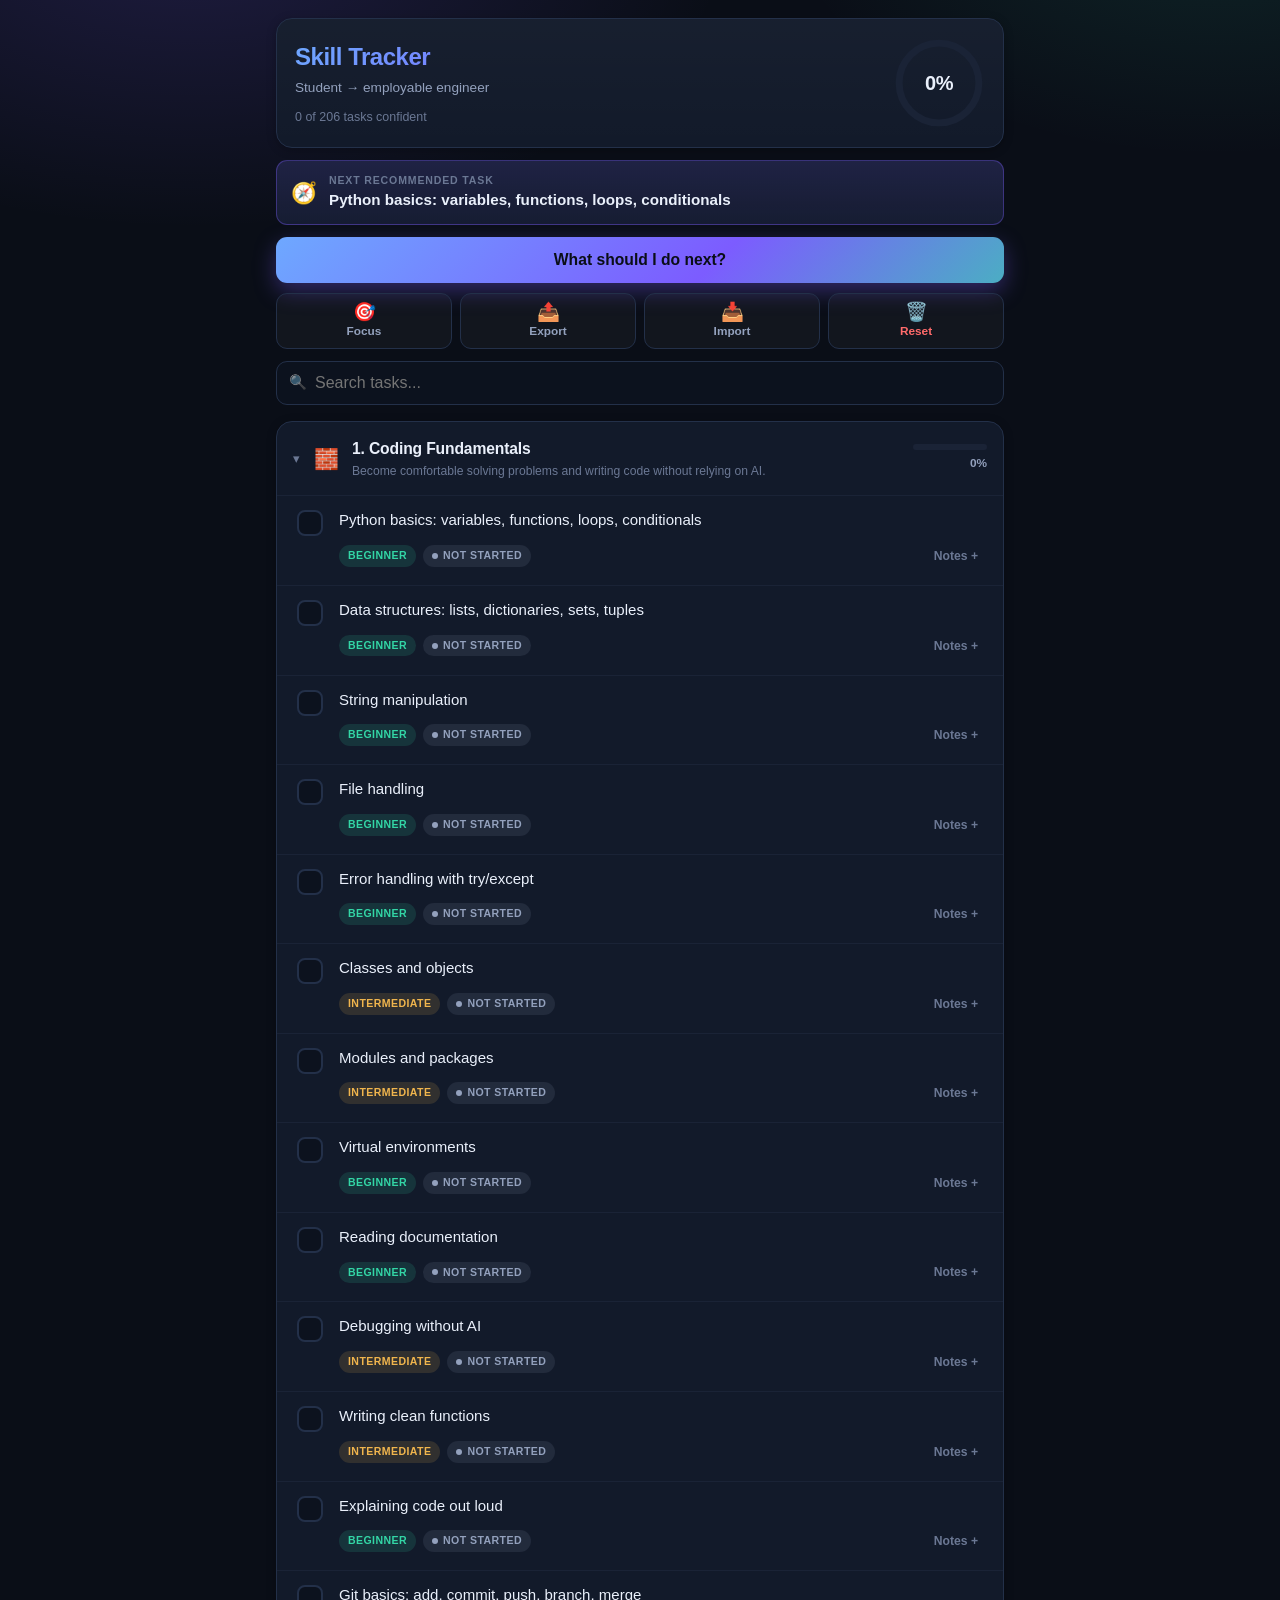
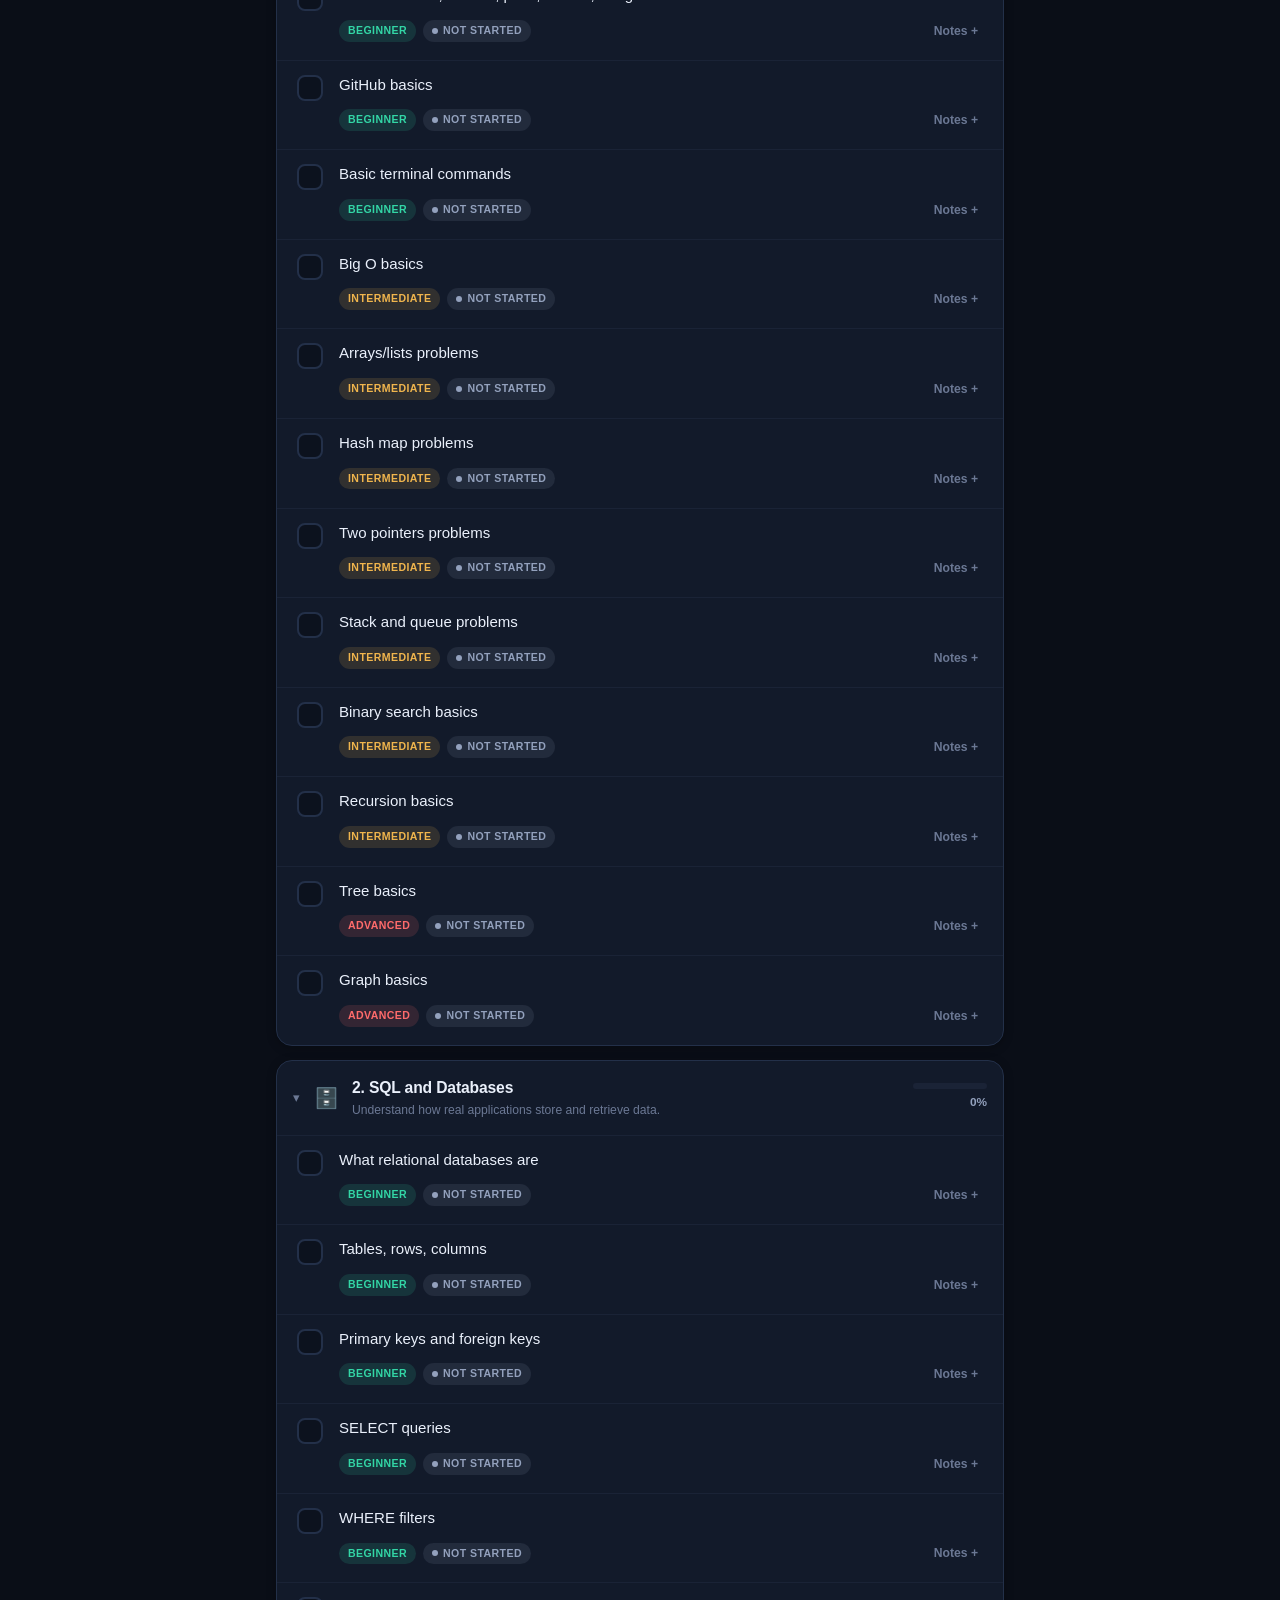
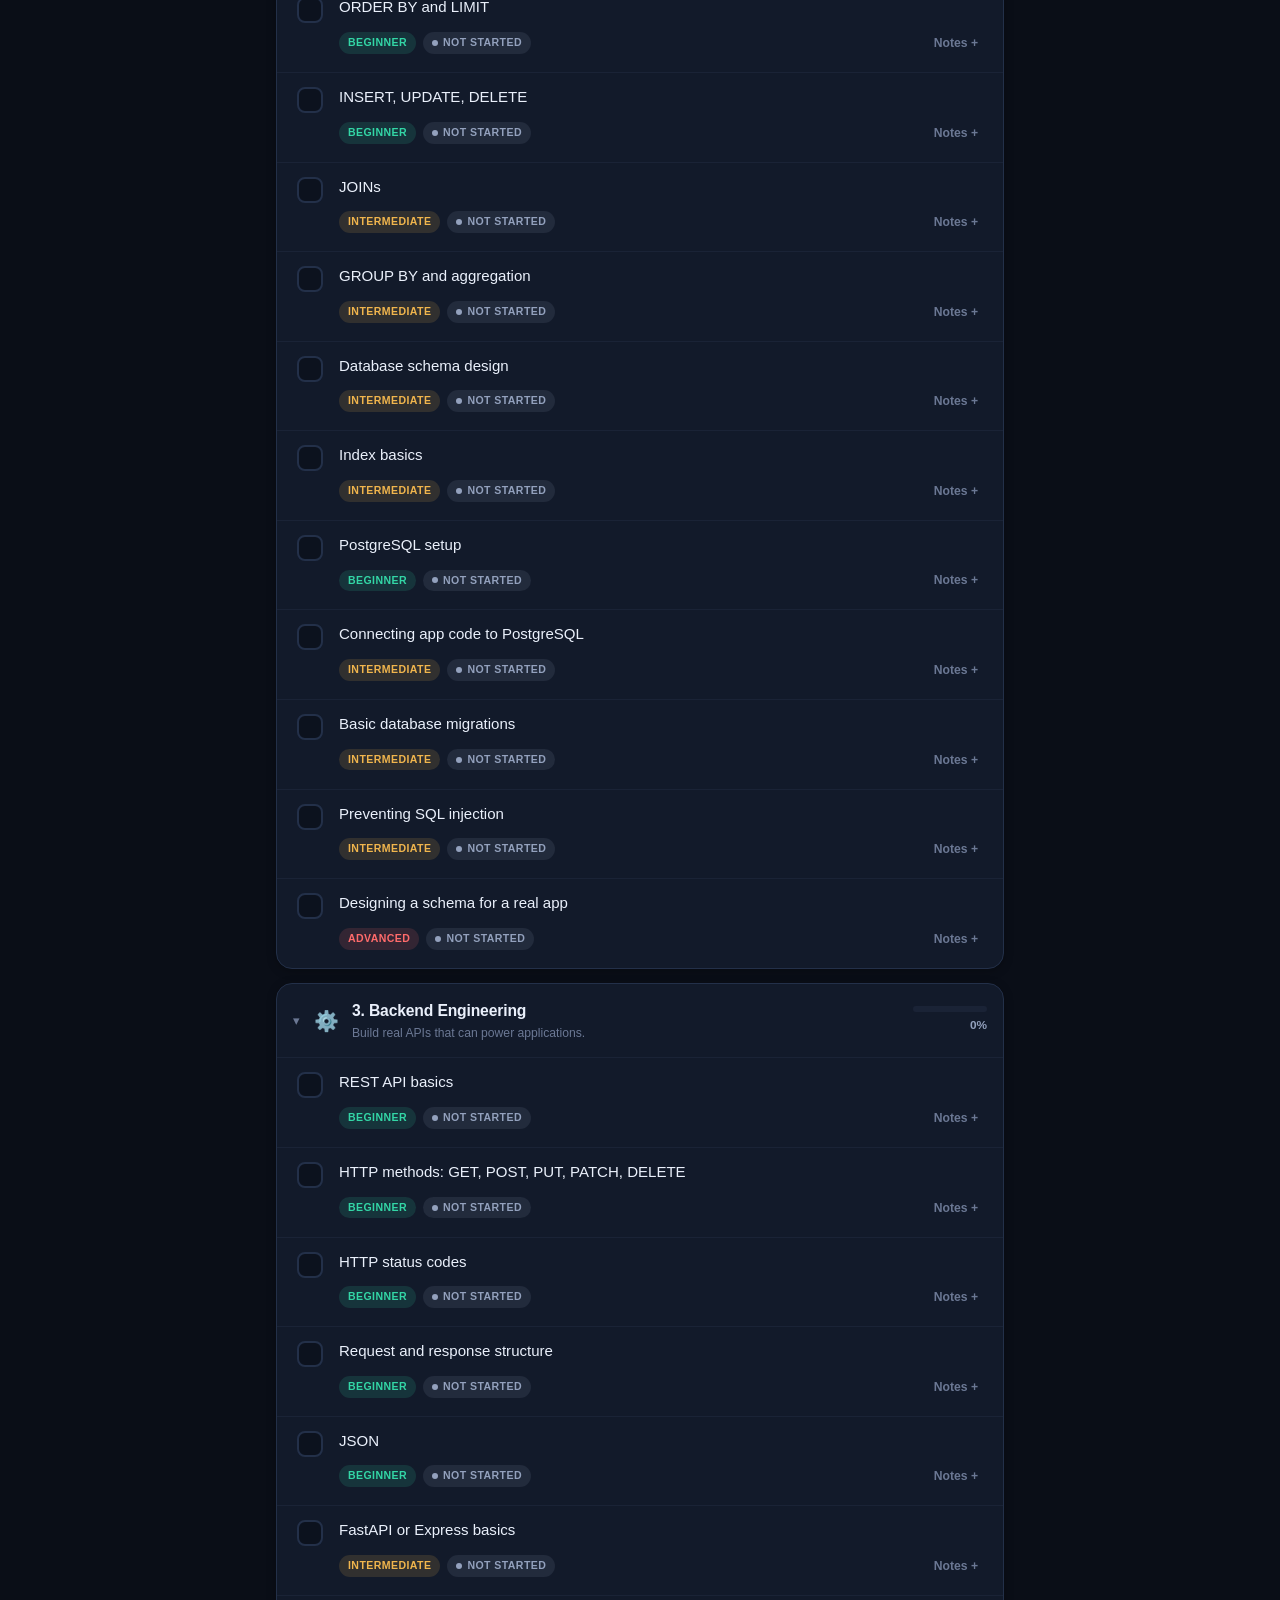
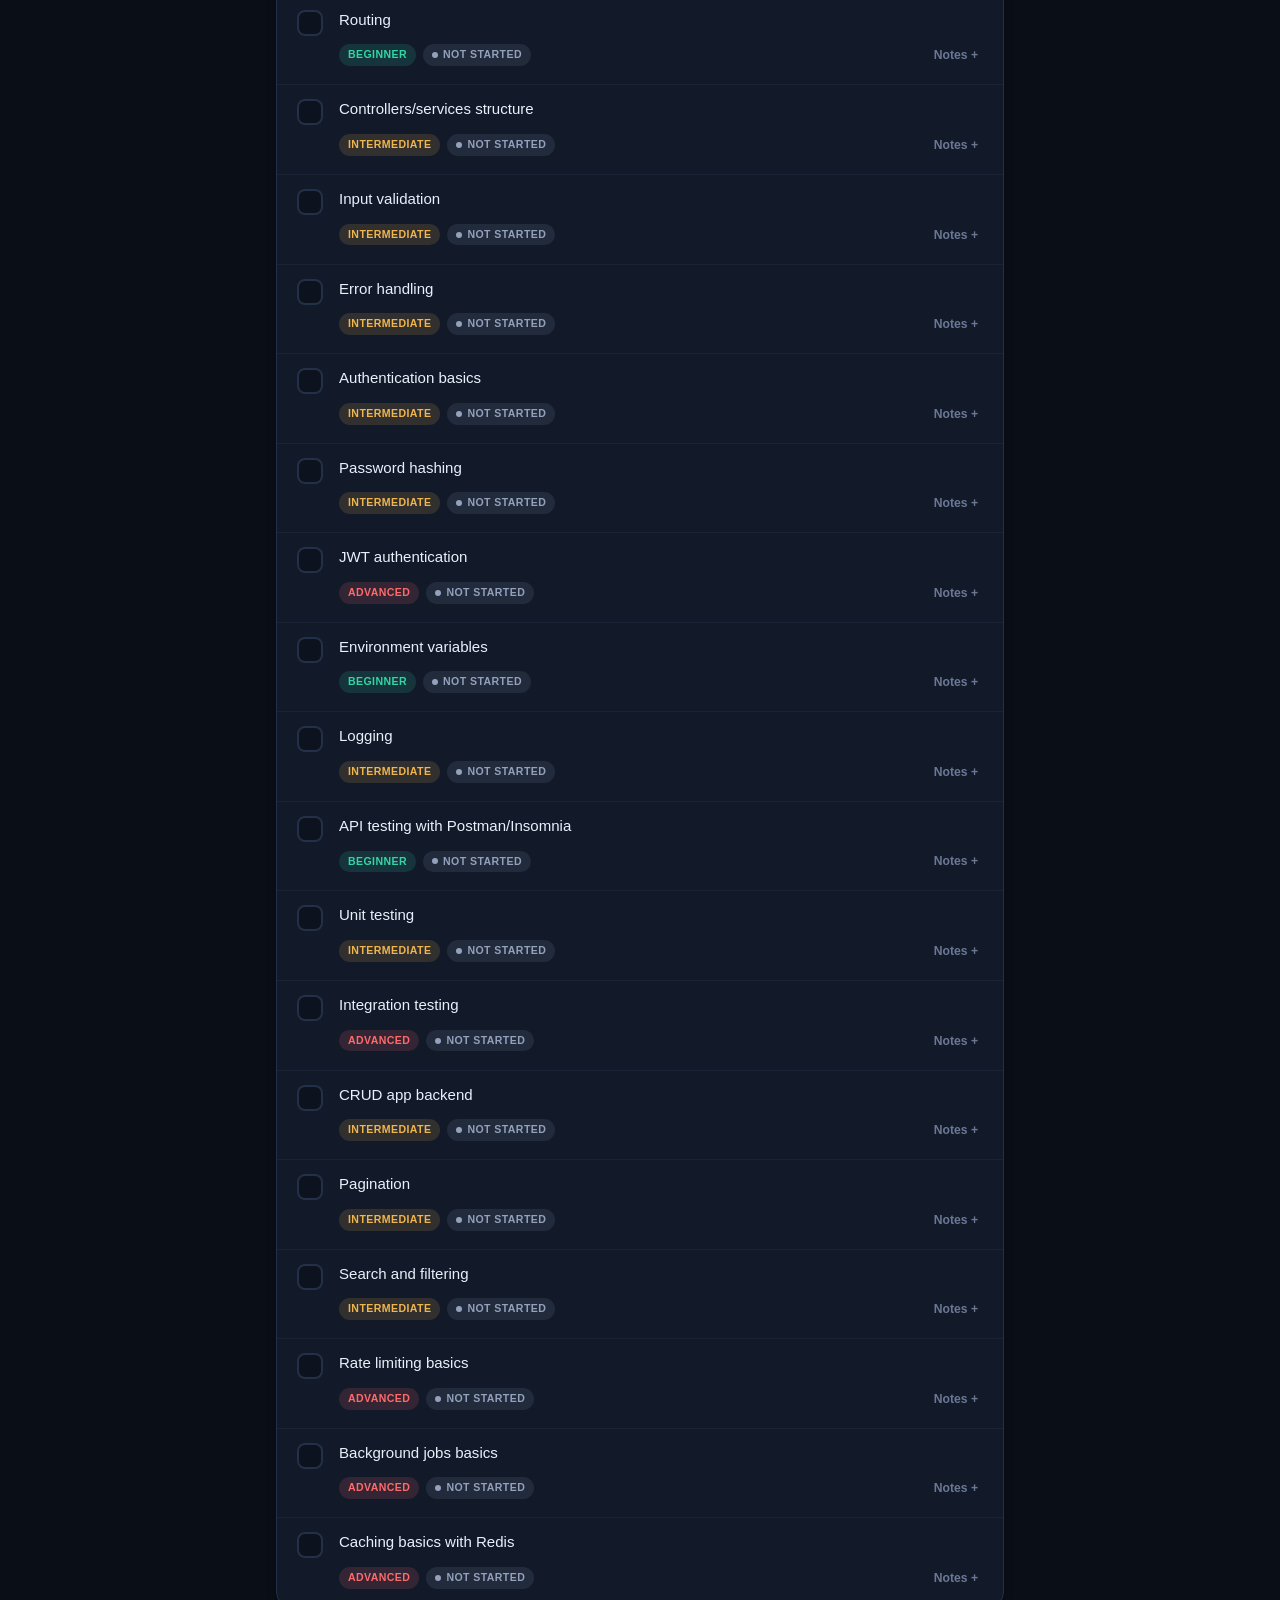
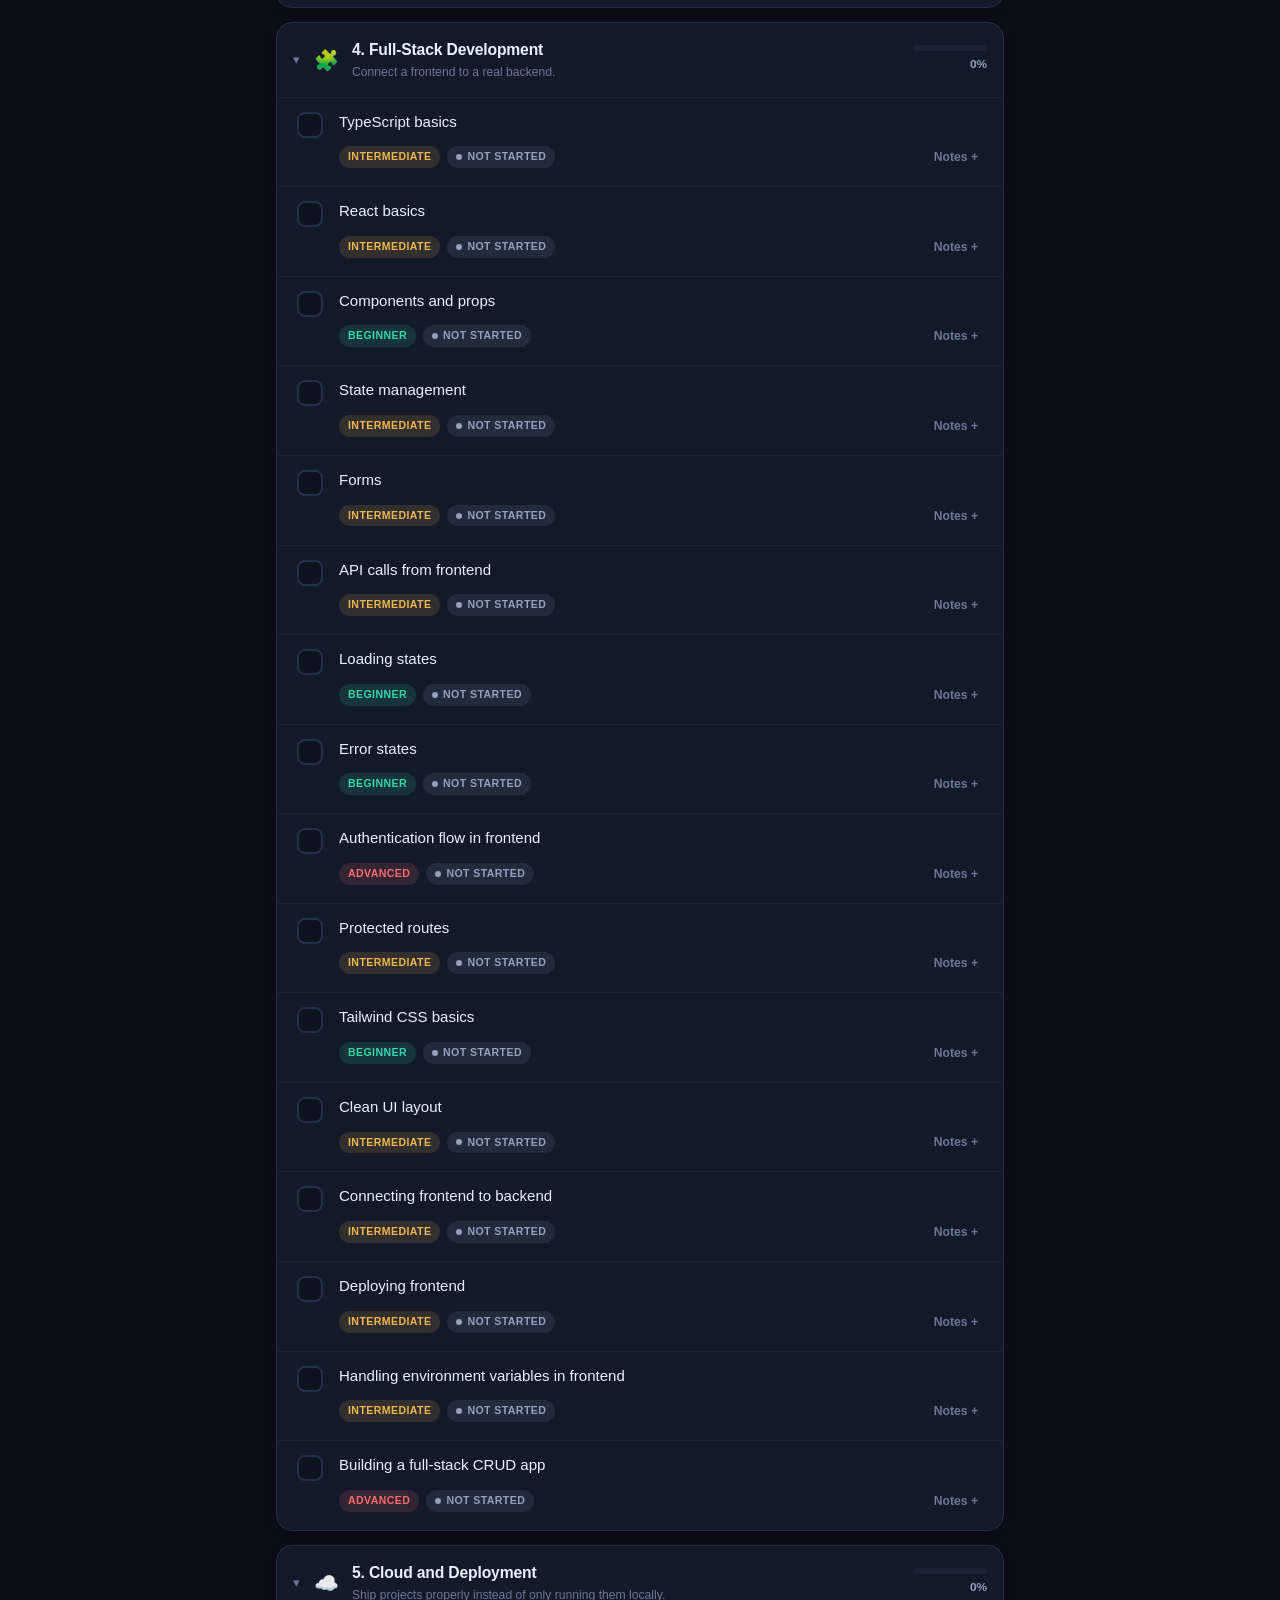
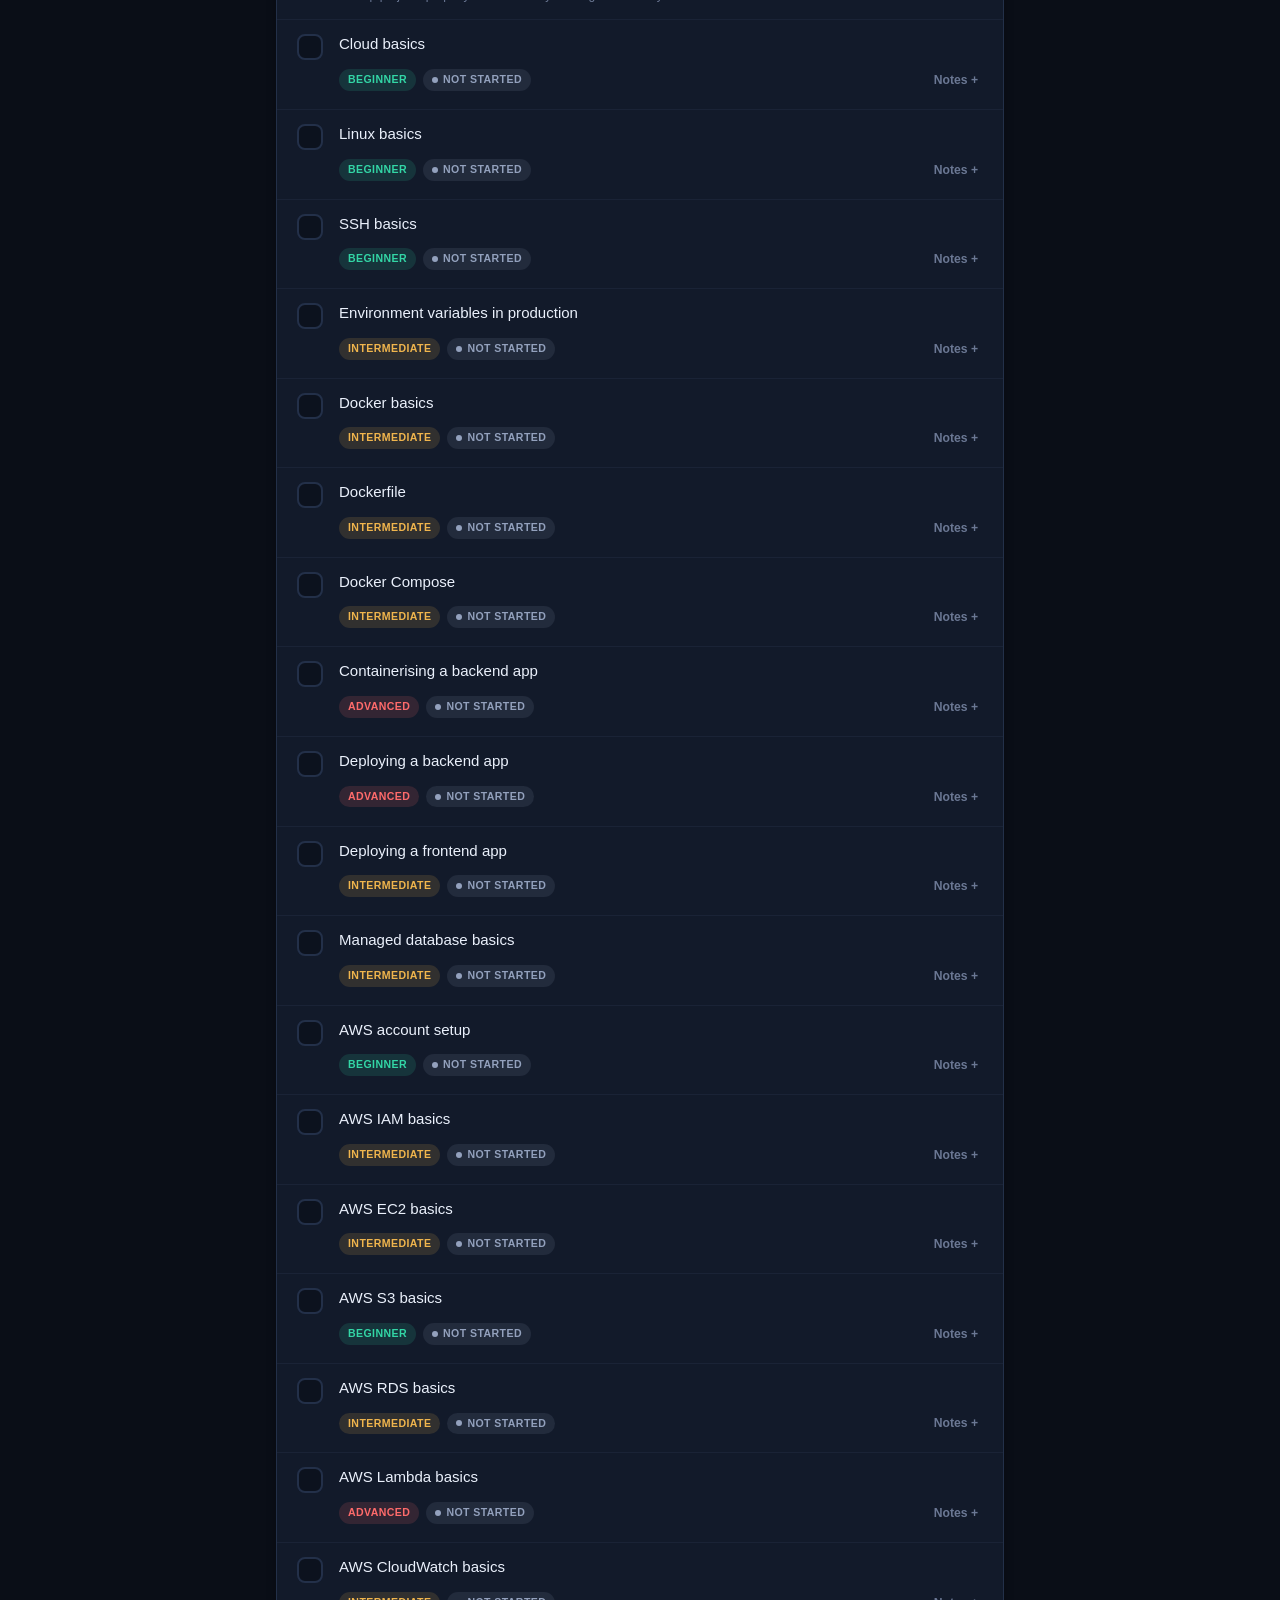
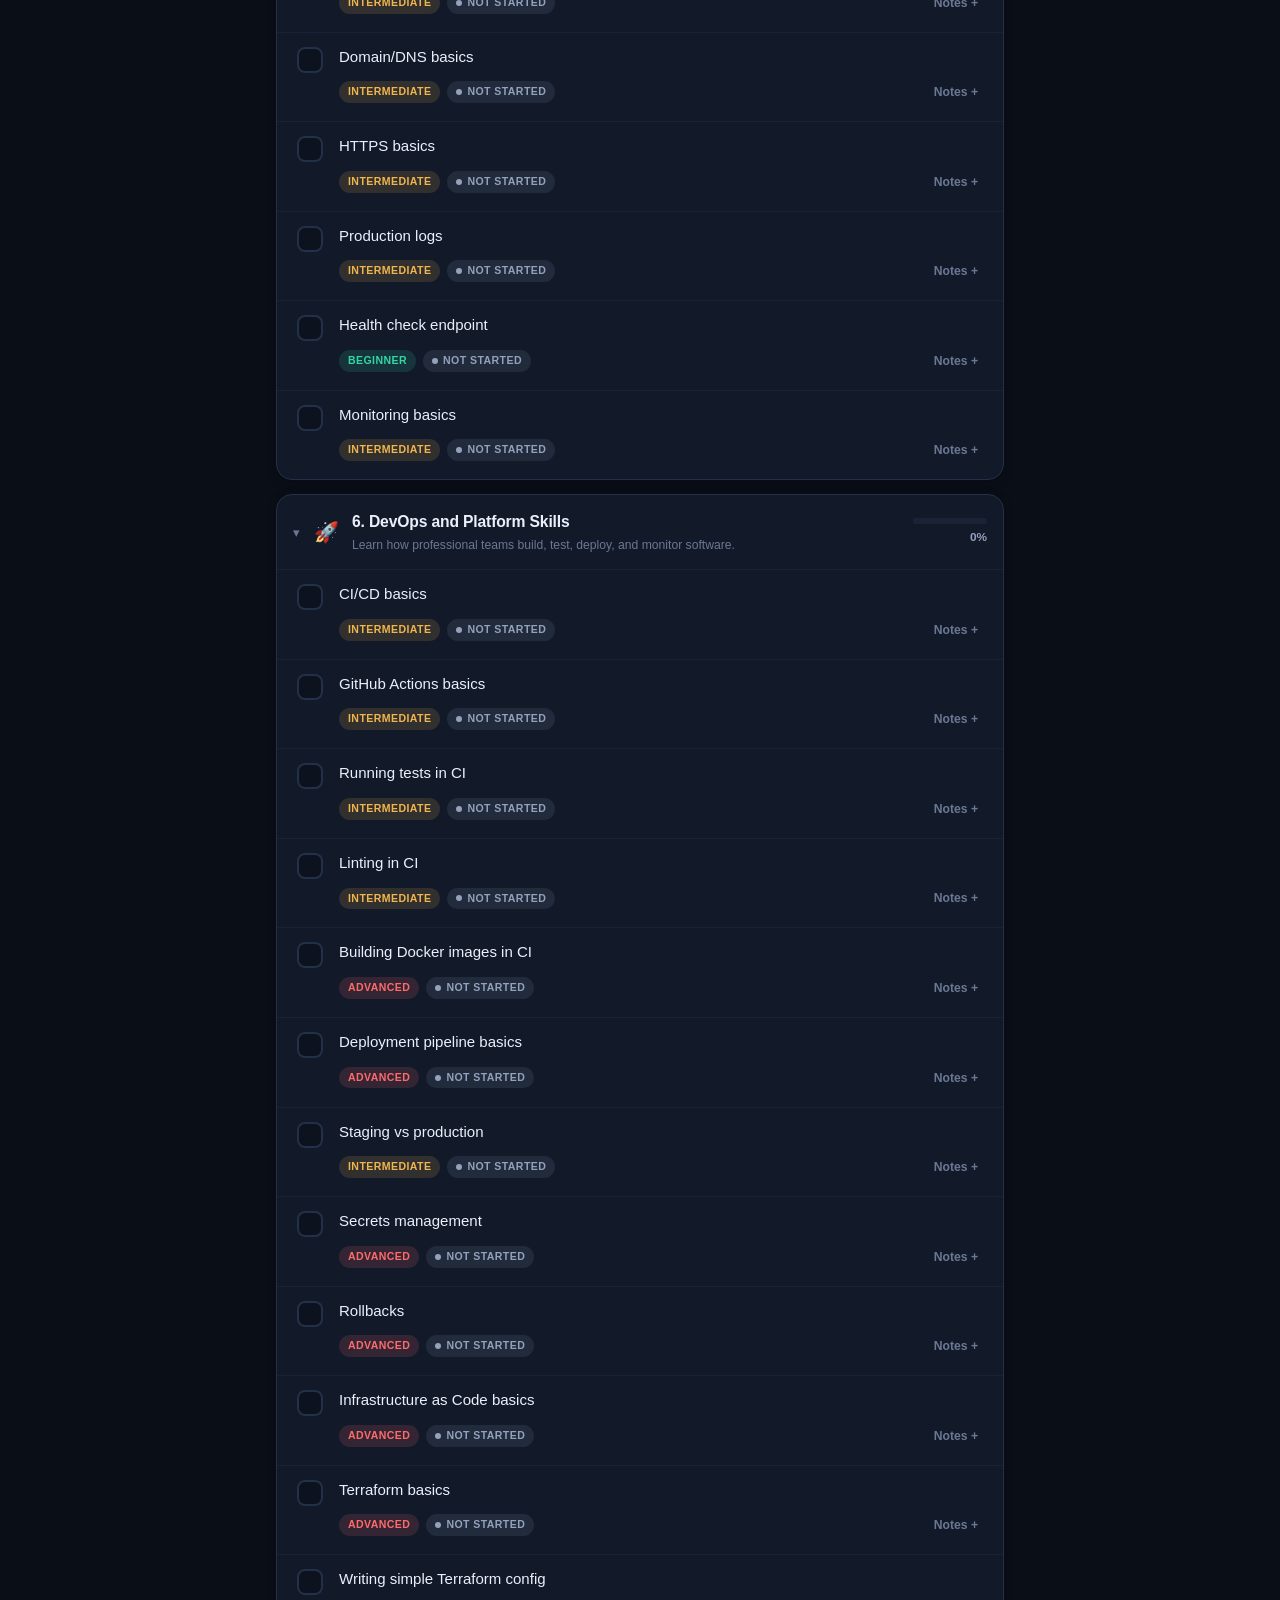
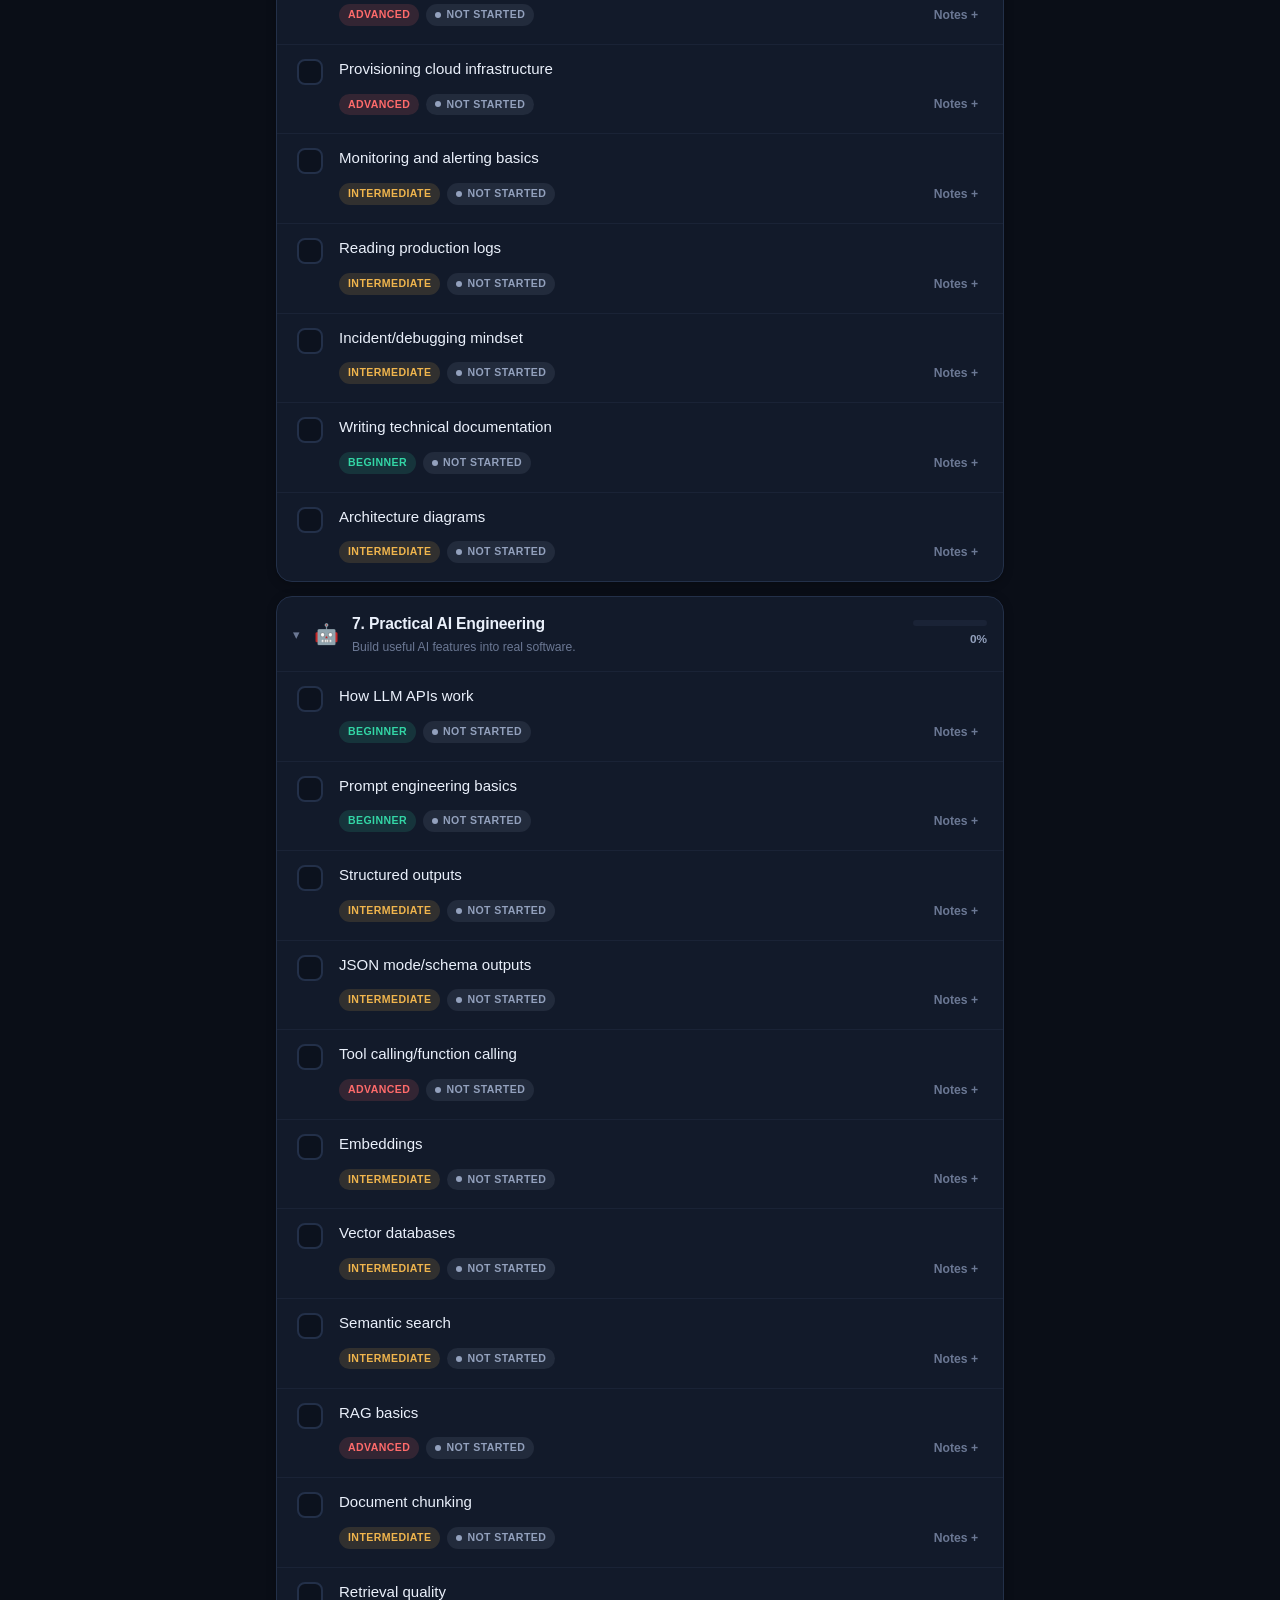
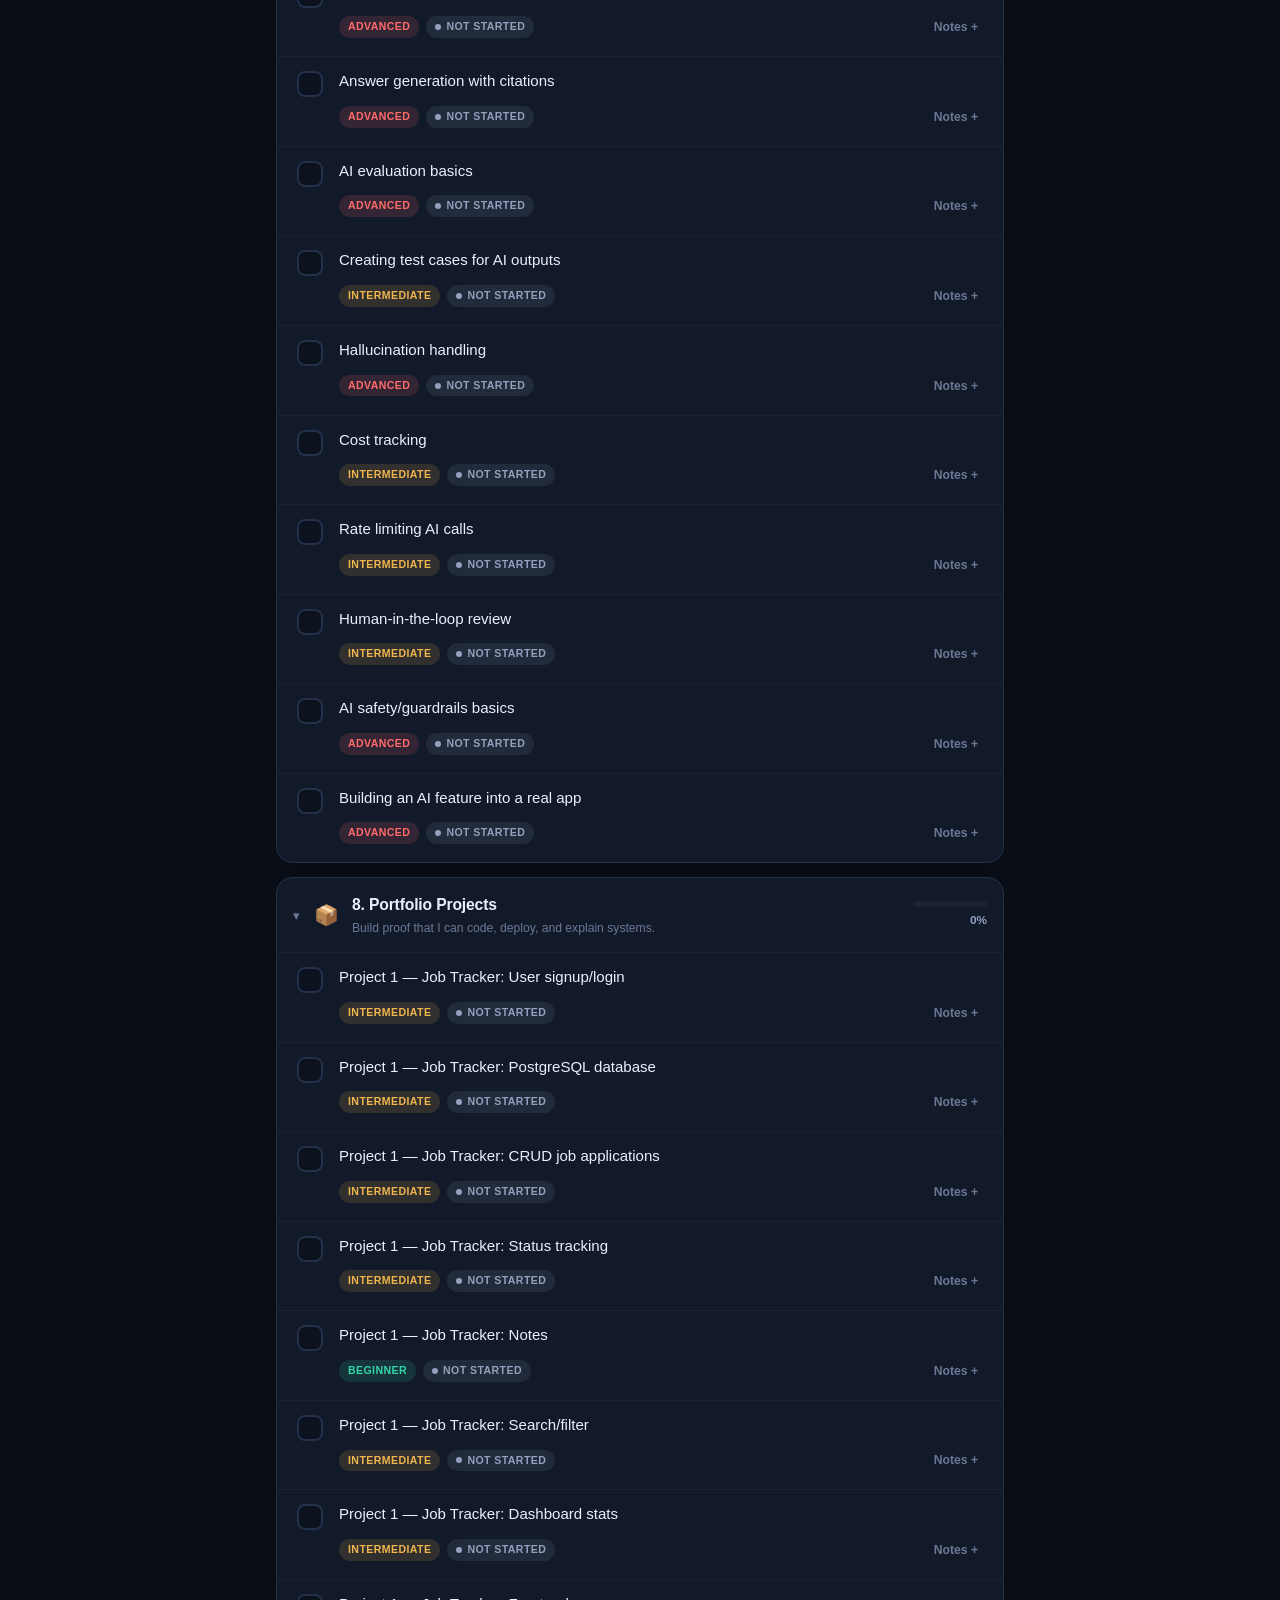
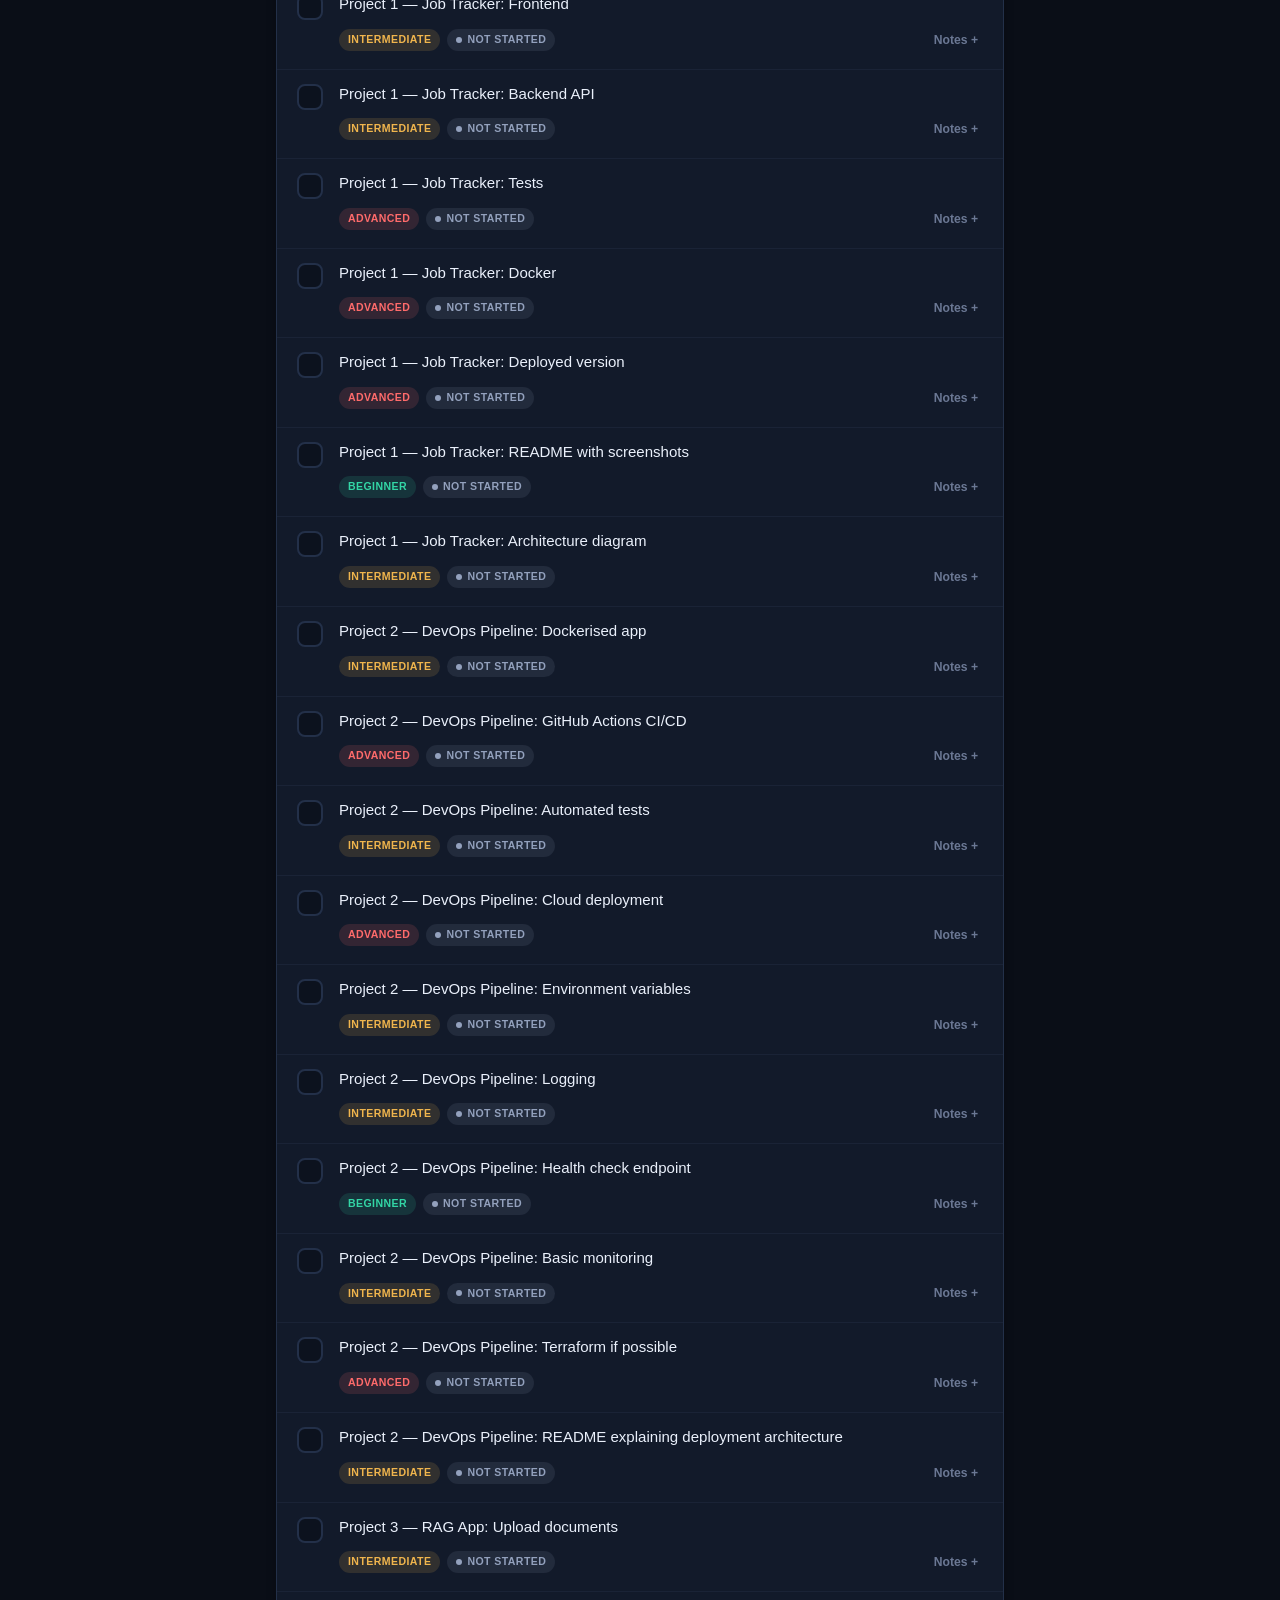
==== commit dc33cbbf: "Polish mobile UI: progress ring, category icons, modern theme - Replace the flat overall progress ba" ====
--- a/index.html
+++ b/index.html
@@ -12,35 +12,48 @@
   <meta name="mobile-web-app-capable" content="yes" />
   <title>Skill Tracker</title>
   <style>
-/* styles.css — clean, modern dark theme for the Skill Tracker */
+/* styles.css — modern, app-like dark theme for the Skill Tracker */
 
 :root {
-  --bg: #0d1117;
-  --bg-elevated: #161b22;
-  --bg-card: #161b22;
-  --bg-input: #0d1117;
-  --border: #283039;
-  --border-soft: #21262d;
-  --text: #e6edf3;
-  --text-muted: #8b949e;
-  --accent: #2f81f7;
-  --accent-soft: rgba(47, 129, 247, 0.15);
-  --success: #3fb950;
-  --danger: #f85149;
+  /* surfaces */
+  --bg: #0a0e17;
+  --bg-2: #0e1422;
+  --bg-elevated: #151c2c;
+  --bg-card: #121a2a;
+  --bg-input: #0c121e;
+
+  /* lines + text */
+  --border: #233049;
+  --border-soft: #1a2336;
+  --text: #eaf0fb;
+  --text-muted: #93a1bd;
+  --text-dim: #6b7894;
+
+  /* accent */
+  --accent: #6ea8ff;
+  --accent-2: #7c5cff;
+  --accent-soft: rgba(110, 168, 255, 0.14);
+  --grad: linear-gradient(135deg, #6ea8ff 0%, #7c5cff 60%, #33d6a6 120%);
+  --grad-bar: linear-gradient(90deg, #6ea8ff, #7c5cff 55%, #33d6a6);
+
+  --success: #33d6a6;
+  --danger: #ff6b6b;
 
   /* status colours */
-  --st-not: #8b949e;
-  --st-learning: #d29922;
-  --st-practicing: #2f81f7;
-  --st-confident: #3fb950;
+  --st-not: #93a1bd;
+  --st-learning: #f0b54d;
+  --st-practicing: #6ea8ff;
+  --st-confident: #33d6a6;
 
   /* difficulty colours */
-  --diff-beginner: #3fb950;
-  --diff-intermediate: #d29922;
-  --diff-advanced: #f85149;
-
-  --radius: 12px;
-  --radius-sm: 8px;
+  --diff-beginner: #33d6a6;
+  --diff-intermediate: #f0b54d;
+  --diff-advanced: #ff6b6b;
+
+  --radius: 16px;
+  --radius-sm: 11px;
+  --shadow: 0 8px 30px rgba(0, 0, 0, 0.35);
+  --shadow-soft: 0 2px 10px rgba(0, 0, 0, 0.25);
 }
 
 * { box-sizing: border-box; }
@@ -48,134 +61,208 @@
 html, body {
   margin: 0;
   padding: 0;
-  background: var(--bg);
   color: var(--text);
   font-family: -apple-system, BlinkMacSystemFont, "Segoe UI", Roboto, Helvetica, Arial, sans-serif;
   line-height: 1.5;
   -webkit-font-smoothing: antialiased;
-  /* Stop iOS from auto-resizing text on rotate */
   -webkit-text-size-adjust: 100%;
   text-size-adjust: 100%;
 }
-
+body {
+  /* deep background with two subtle accent glows up top */
+  background:
+    radial-gradient(900px 500px at 15% -8%, rgba(124, 92, 255, 0.18), transparent 60%),
+    radial-gradient(800px 480px at 95% -12%, rgba(51, 214, 166, 0.12), transparent 55%),
+    var(--bg);
+  background-attachment: fixed;
+  min-height: 100vh;
+}
+
+/* ---------- Header ---------- */
 .app-header {
-  max-width: 880px;
+  max-width: 760px;
   margin: 0 auto;
-  /* Add the notch / status-bar safe area on top + sides (iPhone) */
-  padding: calc(20px + env(safe-area-inset-top)) calc(16px + env(safe-area-inset-right)) 8px calc(16px + env(safe-area-inset-left));
-  position: sticky;
-  top: 0;
-  background: linear-gradient(var(--bg) 80%, rgba(13,17,23,0));
-  z-index: 10;
-}
-
-.header-top h1 {
-  margin: 0;
-  font-size: 1.6rem;
-  letter-spacing: -0.02em;
-}
-.subtitle {
-  margin: 2px 0 16px;
-  color: var(--text-muted);
-  font-size: 0.9rem;
+  padding: calc(18px + env(safe-area-inset-top)) calc(16px + env(safe-area-inset-right)) 6px calc(16px + env(safe-area-inset-left));
 }
 
 .card {
-  background: var(--bg-card);
+  background: linear-gradient(180deg, rgba(255, 255, 255, 0.025), rgba(255, 255, 255, 0)) , var(--bg-card);
   border: 1px solid var(--border);
   border-radius: var(--radius);
-  padding: 14px 16px;
-}
-
-/* Overall progress */
-.overall { margin-bottom: 12px; }
-.overall-row {
+  box-shadow: var(--shadow-soft);
+}
+
+/* Hero */
+.hero {
   display: flex;
-  justify-content: space-between;
-  align-items: baseline;
-  margin-bottom: 8px;
-}
-.overall-label { font-weight: 600; }
-.overall-pct {
-  font-size: 1.4rem;
+  align-items: center;
+  gap: 14px;
+  padding: 18px;
+  margin-bottom: 12px;
+}
+.hero-text { flex: 1; min-width: 0; }
+.hero-text h1 {
+  margin: 0;
+  font-size: 1.5rem;
+  letter-spacing: -0.02em;
+  background: var(--grad);
+  -webkit-background-clip: text;
+  background-clip: text;
+  -webkit-text-fill-color: transparent;
+}
+.subtitle {
+  margin: 3px 0 10px;
+  color: var(--text-muted);
+  font-size: 0.85rem;
+}
+.overall-meta {
+  font-size: 0.78rem;
+  color: var(--text-dim);
+  font-weight: 500;
+}
+
+/* Progress ring */
+.ring {
+  position: relative;
+  width: 92px;
+  height: 92px;
+  flex-shrink: 0;
+}
+.ring-svg { width: 100%; height: 100%; transform: rotate(-90deg); }
+.ring-bg {
+  fill: none;
+  stroke: var(--border-soft);
+  stroke-width: 9;
+}
+.ring-fg {
+  fill: none;
+  stroke: url(#ringGrad);
+  stroke-width: 9;
+  stroke-linecap: round;
+  stroke-dasharray: 326.7;
+  stroke-dashoffset: 326.7;
+  transition: stroke-dashoffset 0.6s cubic-bezier(0.22, 1, 0.36, 1);
+  filter: drop-shadow(0 0 5px rgba(124, 92, 255, 0.45));
+}
+.ring-pct {
+  position: absolute;
+  inset: 0;
+  display: flex;
+  align-items: center;
+  justify-content: center;
+  font-size: 1.25rem;
   font-weight: 700;
-  color: var(--accent);
-}
-.overall-meta {
-  margin-top: 6px;
-  font-size: 0.8rem;
-  color: var(--text-muted);
-}
-
-/* Progress bars */
-.progress-track {
-  height: 8px;
-  background: var(--border-soft);
-  border-radius: 999px;
-  overflow: hidden;
-}
-.progress-fill {
-  height: 100%;
-  background: linear-gradient(90deg, var(--accent), var(--success));
-  border-radius: 999px;
-  transition: width 0.35s ease;
+  letter-spacing: -0.02em;
 }
 
 /* Next task */
 .next-task {
   display: flex;
-  flex-direction: column;
-  gap: 2px;
+  align-items: center;
+  gap: 12px;
+  padding: 12px 14px;
   margin-bottom: 12px;
-  border-color: var(--accent-soft);
-}
+  border-radius: var(--radius-sm);
+  background:
+    linear-gradient(180deg, rgba(124, 92, 255, 0.12), rgba(124, 92, 255, 0.04)),
+    var(--bg-card);
+  border: 1px solid rgba(124, 92, 255, 0.35);
+}
+.next-icon { font-size: 1.3rem; flex-shrink: 0; }
+.next-body { display: flex; flex-direction: column; min-width: 0; }
 .next-label {
-  font-size: 0.72rem;
+  font-size: 0.66rem;
   text-transform: uppercase;
-  letter-spacing: 0.06em;
-  color: var(--text-muted);
-}
-.next-text { font-weight: 600; }
-.next-task.flash { animation: flash 0.8s ease; }
+  letter-spacing: 0.08em;
+  color: var(--text-dim);
+  font-weight: 600;
+}
+.next-text { font-weight: 600; font-size: 0.95rem; }
+.next-task.flash { animation: flash 0.9s ease; }
 @keyframes flash {
-  0% { border-color: var(--accent); box-shadow: 0 0 0 3px var(--accent-soft); }
-  100% { border-color: var(--accent-soft); box-shadow: none; }
-}
-
-/* Controls */
-.controls {
-  display: flex;
-  flex-wrap: wrap;
-  gap: 8px;
-  margin-bottom: 10px;
-}
+  0% { box-shadow: 0 0 0 4px var(--accent-soft); border-color: var(--accent-2); }
+  100% { box-shadow: none; border-color: rgba(124, 92, 255, 0.35); }
+}
+
+/* Buttons */
 .btn {
+  display: inline-flex;
+  align-items: center;
+  justify-content: center;
+  gap: 7px;
   background: var(--bg-elevated);
   color: var(--text);
   border: 1px solid var(--border);
   border-radius: var(--radius-sm);
-  padding: 10px 16px;
-  min-height: 44px; /* comfortable iPhone tap target */
+  padding: 11px 14px;
+  min-height: 46px;
   font-size: 0.9rem;
-  font-weight: 500;
+  font-weight: 600;
   cursor: pointer;
-  transition: background 0.15s, border-color 0.15s, transform 0.05s;
+  transition: transform 0.06s, filter 0.15s, background 0.15s, border-color 0.15s;
   -webkit-tap-highlight-color: transparent;
-  touch-action: manipulation; /* remove 300ms tap delay on iOS */
-}
-.btn:hover { background: #1f2630; border-color: #3a434e; }
-.btn:active { transform: translateY(1px); }
+  touch-action: manipulation;
+}
+.btn:active { transform: scale(0.97); }
+.btn .bi { font-size: 1rem; line-height: 1; }
+
+.btn-cta {
+  width: 100%;
+  margin-bottom: 10px;
+  background: var(--grad);
+  border: none;
+  color: #0a0e17;
+  font-weight: 700;
+  font-size: 0.98rem;
+  box-shadow: 0 8px 22px rgba(124, 92, 255, 0.35);
+}
+.btn-cta:hover { filter: brightness(1.05); }
+
 .btn-primary {
-  background: var(--accent);
-  border-color: var(--accent);
-  color: #fff;
-}
-.btn-primary:hover { background: #4a93f8; }
+  background: var(--grad);
+  border: none;
+  color: #0a0e17;
+  font-weight: 700;
+}
+
+.btn-ghost {
+  background: rgba(255, 255, 255, 0.03);
+  flex-direction: column;
+  gap: 3px;
+  min-height: 56px;
+  font-size: 0.74rem;
+  font-weight: 600;
+  color: var(--text-muted);
+  padding: 8px 6px;
+}
+.btn-ghost .bi { font-size: 1.15rem; }
+.btn-ghost:hover { background: rgba(255, 255, 255, 0.06); color: var(--text); }
+.btn-ghost.active { border-color: var(--accent-2); color: var(--text); background: var(--accent-soft); }
 .btn-danger { color: var(--danger); }
 .btn-danger:hover { border-color: var(--danger); }
-.btn.active { background: var(--accent-soft); border-color: var(--accent); color: var(--text); }
-
-.search-row { margin-bottom: 8px; }
+
+/* Controls grid */
+.controls {
+  display: grid;
+  grid-template-columns: repeat(4, 1fr);
+  gap: 8px;
+  margin-bottom: 12px;
+}
+
+/* Search */
+.search-row {
+  position: relative;
+  margin-bottom: 10px;
+}
+.search-icon {
+  position: absolute;
+  left: 13px;
+  top: 50%;
+  transform: translateY(-50%);
+  font-size: 0.9rem;
+  opacity: 0.6;
+  pointer-events: none;
+}
 .search-input,
 .text-input,
 .status-select {
@@ -183,30 +270,26 @@
   border: 1px solid var(--border);
   color: var(--text);
   border-radius: var(--radius-sm);
-  padding: 10px 12px;
-  /* 16px is the magic number: iOS Safari zooms the page when you focus an
-     input smaller than 16px, which feels broken. Keep all inputs at 16px. */
-  font-size: 16px;
+  padding: 12px 12px;
+  font-size: 16px; /* prevents iOS zoom-on-focus */
   font-family: inherit;
   width: 100%;
   -webkit-appearance: none;
   appearance: none;
 }
-.status-select {
-  /* keep the native dropdown chevron usable on the select */
-  -webkit-appearance: menulist;
-  appearance: menulist;
-}
+.search-input { padding-left: 38px; }
+.status-select { -webkit-appearance: menulist; appearance: menulist; }
 .search-input:focus,
 .text-input:focus,
 .status-select:focus {
   outline: none;
-  border-color: var(--accent);
-}
-
-/* Main */
+  border-color: var(--accent-2);
+  box-shadow: 0 0 0 3px rgba(124, 92, 255, 0.18);
+}
+
+/* ---------- Main ---------- */
 main {
-  max-width: 880px;
+  max-width: 760px;
   margin: 0 auto;
   padding: 0 calc(16px + env(safe-area-inset-right)) 40px calc(16px + env(safe-area-inset-left));
 }
@@ -218,40 +301,47 @@
   margin-bottom: 14px;
   overflow: hidden;
   background: var(--bg-card);
+  box-shadow: var(--shadow-soft);
 }
 .cat-header {
   display: flex;
   align-items: center;
-  gap: 12px;
-  padding: 14px 16px;
+  gap: 11px;
+  padding: 15px 16px;
   cursor: pointer;
   user-select: none;
-}
-.cat-header:hover { background: #1b212a; }
+  -webkit-tap-highlight-color: transparent;
+}
+.cat-header:active { background: rgba(255, 255, 255, 0.03); }
 .cat-caret {
-  transition: transform 0.2s;
-  color: var(--text-muted);
+  transition: transform 0.25s;
+  color: var(--text-dim);
   flex-shrink: 0;
+  font-size: 0.8rem;
 }
 .category.collapsed .cat-caret { transform: rotate(-90deg); }
+.cat-icon {
+  font-size: 1.25rem;
+  flex-shrink: 0;
+  width: 30px;
+  text-align: center;
+}
 .cat-title-wrap { flex: 1; min-width: 0; }
-.cat-title {
-  font-weight: 600;
-  font-size: 1rem;
-}
+.cat-title { font-weight: 700; font-size: 0.98rem; letter-spacing: -0.01em; }
 .cat-goal {
-  font-size: 0.78rem;
-  color: var(--text-muted);
+  font-size: 0.76rem;
+  color: var(--text-dim);
   margin-top: 2px;
 }
 .cat-progress-wrap {
   display: flex;
-  align-items: center;
-  gap: 10px;
+  flex-direction: column;
+  align-items: flex-end;
+  gap: 5px;
   flex-shrink: 0;
 }
 .cat-progress-bar {
-  width: 90px;
+  width: 74px;
   height: 6px;
   background: var(--border-soft);
   border-radius: 999px;
@@ -259,35 +349,36 @@
 }
 .cat-progress-fill {
   height: 100%;
-  background: linear-gradient(90deg, var(--accent), var(--success));
+  background: var(--grad-bar);
   border-radius: 999px;
-  transition: width 0.35s ease;
+  transition: width 0.45s cubic-bezier(0.22, 1, 0.36, 1);
 }
 .cat-pct {
-  font-size: 0.78rem;
+  font-size: 0.74rem;
   color: var(--text-muted);
+  font-weight: 600;
   min-width: 34px;
   text-align: right;
 }
 
-.cat-body {
-  border-top: 1px solid var(--border-soft);
-}
+.cat-body { border-top: 1px solid var(--border-soft); }
 .category.collapsed .cat-body { display: none; }
 
 /* Item */
 .item {
-  padding: 12px 16px;
+  padding: 13px 16px;
   border-bottom: 1px solid var(--border-soft);
+  transition: background 0.2s;
 }
 .item:last-child { border-bottom: none; }
-.item.done .item-task { color: var(--text-muted); text-decoration: line-through; }
+.item.done { background: rgba(51, 214, 166, 0.04); }
+.item.done .item-task { color: var(--text-dim); text-decoration: line-through; }
 .item.hidden { display: none; }
 
 .item-main {
   display: flex;
   align-items: flex-start;
-  gap: 12px;
+  gap: 13px;
 }
 .item-check {
   appearance: none;
@@ -295,16 +386,17 @@
   width: 26px;
   height: 26px;
   border: 2px solid var(--border);
-  border-radius: 7px;
+  border-radius: 8px;
   cursor: pointer;
   flex-shrink: 0;
   margin-top: 1px;
   position: relative;
   background: var(--bg-input);
-  transition: background 0.15s, border-color 0.15s;
+  transition: background 0.15s, border-color 0.15s, transform 0.1s;
   -webkit-tap-highlight-color: transparent;
   touch-action: manipulation;
 }
+.item-check:active { transform: scale(0.9); }
 .item-check:checked {
   background: var(--success);
   border-color: var(--success);
@@ -316,76 +408,87 @@
   top: 3px;
   width: 6px;
   height: 12px;
-  border: solid #0d1117;
+  border: solid #0a0e17;
   border-width: 0 2.5px 2.5px 0;
   transform: rotate(45deg);
 }
 .item-content { flex: 1; min-width: 0; }
-.item-task { font-size: 0.92rem; }
+.item-task { font-size: 0.94rem; }
 
 .item-tags {
   display: flex;
   align-items: center;
-  gap: 8px;
-  margin-top: 6px;
+  gap: 7px;
+  margin-top: 8px;
   flex-wrap: wrap;
 }
 
 .badge {
-  font-size: 0.68rem;
-  font-weight: 600;
-  padding: 2px 8px;
+  font-size: 0.66rem;
+  font-weight: 700;
+  padding: 3px 9px;
   border-radius: 999px;
   text-transform: uppercase;
   letter-spacing: 0.04em;
   white-space: nowrap;
 }
-.diff-Beginner { background: rgba(63,185,80,0.15); color: var(--diff-beginner); }
-.diff-Intermediate { background: rgba(210,153,34,0.15); color: var(--diff-intermediate); }
-.diff-Advanced { background: rgba(248,81,73,0.15); color: var(--diff-advanced); }
-
-.status-badge { border: 1px solid transparent; }
-.status-NotStarted { background: rgba(139,148,158,0.12); color: var(--st-not); }
-.status-Learning { background: rgba(210,153,34,0.15); color: var(--st-learning); }
-.status-Practicing { background: rgba(47,129,247,0.15); color: var(--st-practicing); }
-.status-Confident { background: rgba(63,185,80,0.15); color: var(--st-confident); }
+.diff-Beginner { background: rgba(51, 214, 166, 0.14); color: var(--diff-beginner); }
+.diff-Intermediate { background: rgba(240, 181, 77, 0.14); color: var(--diff-intermediate); }
+.diff-Advanced { background: rgba(255, 107, 107, 0.14); color: var(--diff-advanced); }
+
+.status-badge { display: inline-flex; align-items: center; gap: 5px; }
+.status-badge::before {
+  content: "";
+  width: 6px; height: 6px;
+  border-radius: 50%;
+  background: currentColor;
+}
+.status-NotStarted { background: rgba(147, 161, 189, 0.12); color: var(--st-not); }
+.status-Learning { background: rgba(240, 181, 77, 0.15); color: var(--st-learning); }
+.status-Practicing { background: rgba(110, 168, 255, 0.15); color: var(--st-practicing); }
+.status-Confident { background: rgba(51, 214, 166, 0.15); color: var(--st-confident); }
 
 .btn-expand {
   background: none;
   border: none;
-  color: var(--text-muted);
-  font-size: 0.82rem;
+  color: var(--text-dim);
+  font-size: 0.76rem;
+  font-weight: 600;
   cursor: pointer;
-  padding: 6px 8px;
+  padding: 6px 9px;
   min-height: 32px;
+  border-radius: 8px;
   margin-left: auto;
   -webkit-tap-highlight-color: transparent;
   touch-action: manipulation;
 }
-.btn-expand:hover { color: var(--text); }
-
-/* Item details (notes, status, link) */
+.btn-expand:active { background: rgba(255, 255, 255, 0.05); }
+
+/* Item details */
 .item-details {
-  margin-top: 10px;
-  padding-top: 10px;
+  margin-top: 12px;
+  padding-top: 12px;
   border-top: 1px dashed var(--border-soft);
   display: grid;
-  gap: 8px;
+  gap: 10px;
 }
 .item-details.collapsed { display: none; }
 .field-label {
-  font-size: 0.72rem;
-  color: var(--text-muted);
-  margin-bottom: 3px;
+  font-size: 0.7rem;
+  color: var(--text-dim);
+  font-weight: 600;
+  text-transform: uppercase;
+  letter-spacing: 0.05em;
+  margin-bottom: 5px;
   display: block;
 }
 .detail-row { display: flex; gap: 10px; flex-wrap: wrap; }
-.detail-row > div { flex: 1; min-width: 160px; }
-.notes-input { min-height: 54px; resize: vertical; }
+.detail-row > div { flex: 1; min-width: 150px; }
+.notes-input { min-height: 56px; resize: vertical; }
 .resource-link {
   font-size: 0.8rem;
   color: var(--accent);
-  margin-top: 4px;
+  margin-top: 5px;
   word-break: break-all;
   display: inline-block;
 }
@@ -397,13 +500,14 @@
 body.focus-mode .cat-body { display: block !important; }
 .focus-banner {
   display: none;
-  max-width: 880px;
+  max-width: 760px;
   margin: 0 auto 12px;
-  padding: 10px 16px;
-  background: var(--accent-soft);
-  border: 1px solid var(--accent);
+  padding: 12px 16px;
+  background: linear-gradient(135deg, rgba(124, 92, 255, 0.18), rgba(51, 214, 166, 0.12));
+  border: 1px solid var(--accent-2);
   border-radius: var(--radius-sm);
-  font-size: 0.85rem;
+  font-size: 0.86rem;
+  font-weight: 500;
   align-items: center;
   justify-content: space-between;
   gap: 10px;
@@ -413,52 +517,55 @@
 /* Toast */
 .toast {
   position: fixed;
-  bottom: 20px;
+  bottom: calc(20px + env(safe-area-inset-bottom));
   left: 50%;
   transform: translateX(-50%);
   background: var(--bg-elevated);
   border: 1px solid var(--border);
   color: var(--text);
-  padding: 10px 18px;
-  border-radius: var(--radius-sm);
-  font-size: 0.85rem;
-  box-shadow: 0 6px 24px rgba(0,0,0,0.4);
+  padding: 12px 20px;
+  border-radius: 999px;
+  font-size: 0.86rem;
+  font-weight: 500;
+  box-shadow: var(--shadow);
   z-index: 50;
-  animation: toastIn 0.2s ease;
+  animation: toastIn 0.22s ease;
 }
 @keyframes toastIn {
-  from { opacity: 0; transform: translate(-50%, 8px); }
+  from { opacity: 0; transform: translate(-50%, 10px); }
   to { opacity: 1; transform: translate(-50%, 0); }
 }
 
 .app-footer {
-  max-width: 880px;
+  max-width: 760px;
   margin: 0 auto;
   padding: 0 16px calc(40px + env(safe-area-inset-bottom));
-  color: var(--text-muted);
-  font-size: 0.78rem;
+  color: var(--text-dim);
+  font-size: 0.76rem;
   text-align: center;
 }
 
 .weekly-reset {
-  margin: 4px 16px 12px;
+  margin: 12px 16px;
   display: flex;
   justify-content: flex-end;
 }
-
+.weekly-reset .btn { min-height: 40px; padding: 9px 14px; }
+
+/* ---------- Responsive ---------- */
 @media (max-width: 560px) {
   .cat-goal { display: none; }
-  .cat-progress-bar { width: 56px; }
-  .overall-pct { font-size: 1.2rem; }
-  /* On phones, let the primary action span the row and others share evenly */
-  .controls { gap: 8px; }
-  #btnNext { flex: 1 0 100%; }
-  .controls .btn:not(#btnNext) { flex: 1 1 auto; }
+  .cat-icon { font-size: 1.15rem; width: 26px; }
+  .hero { padding: 16px; }
+  .hero-text h1 { font-size: 1.35rem; }
+  .ring { width: 78px; height: 78px; }
+  .ring-pct { font-size: 1.05rem; }
   .item-task { font-size: 0.95rem; }
-  .header-top h1 { font-size: 1.4rem; }
-}
-
-/* Respect users who reduce motion */
+}
+@media (max-width: 360px) {
+  .controls { grid-template-columns: repeat(2, 1fr); }
+}
+
 @media (prefers-reduced-motion: reduce) {
   * { transition: none !important; animation: none !important; scroll-behavior: auto !important; }
 }
@@ -467,39 +574,51 @@
 </head>
 <body>
   <header class="app-header">
-    <div class="header-top">
-      <h1>Skill Tracker</h1>
-      <p class="subtitle">Your path from student to employable engineer</p>
+    <!-- Hero: title + circular overall-progress ring -->
+    <div class="hero card">
+      <div class="hero-text">
+        <h1>Skill Tracker</h1>
+        <p class="subtitle">Student → employable engineer</p>
+        <div class="overall-meta" id="overallMeta">0 of 0 tasks confident</div>
+      </div>
+      <div class="ring" aria-hidden="true">
+        <svg viewBox="0 0 120 120" class="ring-svg">
+          <defs>
+            <linearGradient id="ringGrad" x1="0%" y1="0%" x2="100%" y2="100%">
+              <stop offset="0%" stop-color="#6ea8ff"></stop>
+              <stop offset="55%" stop-color="#7c5cff"></stop>
+              <stop offset="100%" stop-color="#33d6a6"></stop>
+            </linearGradient>
+          </defs>
+          <circle class="ring-bg" cx="60" cy="60" r="52"></circle>
+          <circle class="ring-fg" id="ringFg" cx="60" cy="60" r="52"></circle>
+        </svg>
+        <span class="ring-pct" id="overallPct">0%</span>
+      </div>
     </div>
 
-    <!-- Overall progress -->
-    <div class="overall card">
-      <div class="overall-row">
-        <span class="overall-label">Overall progress</span>
-        <span class="overall-pct" id="overallPct">0%</span>
+    <!-- Next recommended task -->
+    <div class="next-task" id="nextTaskCard">
+      <span class="next-icon">🧭</span>
+      <div class="next-body">
+        <span class="next-label">Next recommended task</span>
+        <span class="next-text" id="nextTaskText">All done! 🎉</span>
       </div>
-      <div class="progress-track">
-        <div class="progress-fill" id="overallFill" style="width:0%"></div>
-      </div>
-      <div class="overall-meta" id="overallMeta">0 of 0 tasks confident</div>
     </div>
 
-    <!-- Next recommended task -->
-    <div class="next-task card" id="nextTaskCard">
-      <span class="next-label">Next recommended task</span>
-      <span class="next-text" id="nextTaskText">All done! 🎉</span>
-    </div>
-
-    <!-- Controls -->
+    <!-- Primary action -->
+    <button id="btnNext" class="btn btn-primary btn-cta">What should I do next?</button>
+
+    <!-- Secondary actions -->
     <div class="controls">
-      <button id="btnNext" class="btn btn-primary">What should I do next?</button>
-      <button id="btnFocus" class="btn">Focus Mode</button>
-      <button id="btnExport" class="btn">Export</button>
-      <button id="btnImport" class="btn">Import</button>
-      <button id="btnReset" class="btn btn-danger">Reset</button>
+      <button id="btnFocus" class="btn btn-ghost"><span class="bi">🎯</span>Focus</button>
+      <button id="btnExport" class="btn btn-ghost"><span class="bi">📤</span>Export</button>
+      <button id="btnImport" class="btn btn-ghost"><span class="bi">📥</span>Import</button>
+      <button id="btnReset" class="btn btn-ghost btn-danger"><span class="bi">🗑️</span>Reset</button>
       <input type="file" id="importFile" accept="application/json" hidden />
     </div>
     <div class="search-row">
+      <span class="search-icon">🔍</span>
       <input type="search" id="searchInput" class="search-input" placeholder="Search tasks..." />
     </div>
   </header>
@@ -541,6 +660,7 @@
     name: "1. Coding Fundamentals",
     goal: "Become comfortable solving problems and writing code without relying on AI.",
     type: "skills",
+    icon: "🧱",
     items: [
       { task: "Python basics: variables, functions, loops, conditionals", difficulty: "Beginner" },
       { task: "Data structures: lists, dictionaries, sets, tuples", difficulty: "Beginner" },
@@ -572,6 +692,7 @@
     name: "2. SQL and Databases",
     goal: "Understand how real applications store and retrieve data.",
     type: "skills",
+    icon: "🗄️",
     items: [
       { task: "What relational databases are", difficulty: "Beginner" },
       { task: "Tables, rows, columns", difficulty: "Beginner" },
@@ -595,6 +716,7 @@
     name: "3. Backend Engineering",
     goal: "Build real APIs that can power applications.",
     type: "skills",
+    icon: "⚙️",
     items: [
       { task: "REST API basics", difficulty: "Beginner" },
       { task: "HTTP methods: GET, POST, PUT, PATCH, DELETE", difficulty: "Beginner" },
@@ -626,6 +748,7 @@
     name: "4. Full-Stack Development",
     goal: "Connect a frontend to a real backend.",
     type: "skills",
+    icon: "🧩",
     items: [
       { task: "TypeScript basics", difficulty: "Intermediate" },
       { task: "React basics", difficulty: "Intermediate" },
@@ -649,6 +772,7 @@
     name: "5. Cloud and Deployment",
     goal: "Ship projects properly instead of only running them locally.",
     type: "skills",
+    icon: "☁️",
     items: [
       { task: "Cloud basics", difficulty: "Beginner" },
       { task: "Linux basics", difficulty: "Beginner" },
@@ -679,6 +803,7 @@
     name: "6. DevOps and Platform Skills",
     goal: "Learn how professional teams build, test, deploy, and monitor software.",
     type: "skills",
+    icon: "🚀",
     items: [
       { task: "CI/CD basics", difficulty: "Intermediate" },
       { task: "GitHub Actions basics", difficulty: "Intermediate" },
@@ -704,6 +829,7 @@
     name: "7. Practical AI Engineering",
     goal: "Build useful AI features into real software.",
     type: "skills",
+    icon: "🤖",
     items: [
       { task: "How LLM APIs work", difficulty: "Beginner" },
       { task: "Prompt engineering basics", difficulty: "Beginner" },
@@ -731,6 +857,7 @@
     name: "8. Portfolio Projects",
     goal: "Build proof that I can code, deploy, and explain systems.",
     type: "skills",
+    icon: "📦",
     items: [
       // Project 1: Full-stack Job Application Tracker
       { task: "Project 1 — Job Tracker: User signup/login", difficulty: "Intermediate" },
@@ -776,6 +903,7 @@
     name: "9. Interview Preparation",
     goal: "Be ready for graduate/junior technical interviews.",
     type: "skills",
+    icon: "🎤",
     items: [
       { task: "Explain every project clearly", difficulty: "Intermediate" },
       { task: "Explain auth flow", difficulty: "Intermediate" },
@@ -805,6 +933,7 @@
     name: "10. Weekly Discipline Tracker",
     goal: "Build consistency. Reset these each week using the button below.",
     type: "weekly",
+    icon: "📅",
     items: [
       { task: "Solve at least 5 coding problems", difficulty: "Beginner" },
       { task: "Make at least 5 GitHub commits", difficulty: "Beginner" },
@@ -985,6 +1114,7 @@
     header.className = "cat-header";
     header.innerHTML = `
       <span class="cat-caret">▾</span>
+      <span class="cat-icon">${escapeHtml(cat.icon || "•")}</span>
       <div class="cat-title-wrap">
         <div class="cat-title">${escapeHtml(cat.name)}</div>
         <div class="cat-goal">${escapeHtml(cat.goal)}</div>
@@ -1167,10 +1297,17 @@
     if (sel) sel.value = r.status;
   }
 
+  // Circumference of the ring (r=52): 2 * pi * 52
+  const RING_C = 2 * Math.PI * 52;
+
   function updateProgressUI() {
     const o = overallProgress();
     document.getElementById("overallPct").textContent = o.pct + "%";
-    document.getElementById("overallFill").style.width = o.pct + "%";
+    const ring = document.getElementById("ringFg");
+    if (ring) {
+      ring.style.strokeDasharray = RING_C.toFixed(1);
+      ring.style.strokeDashoffset = (RING_C * (1 - o.pct / 100)).toFixed(1);
+    }
     document.getElementById("overallMeta").textContent =
       `${o.confident} of ${o.total} tasks confident`;
 
